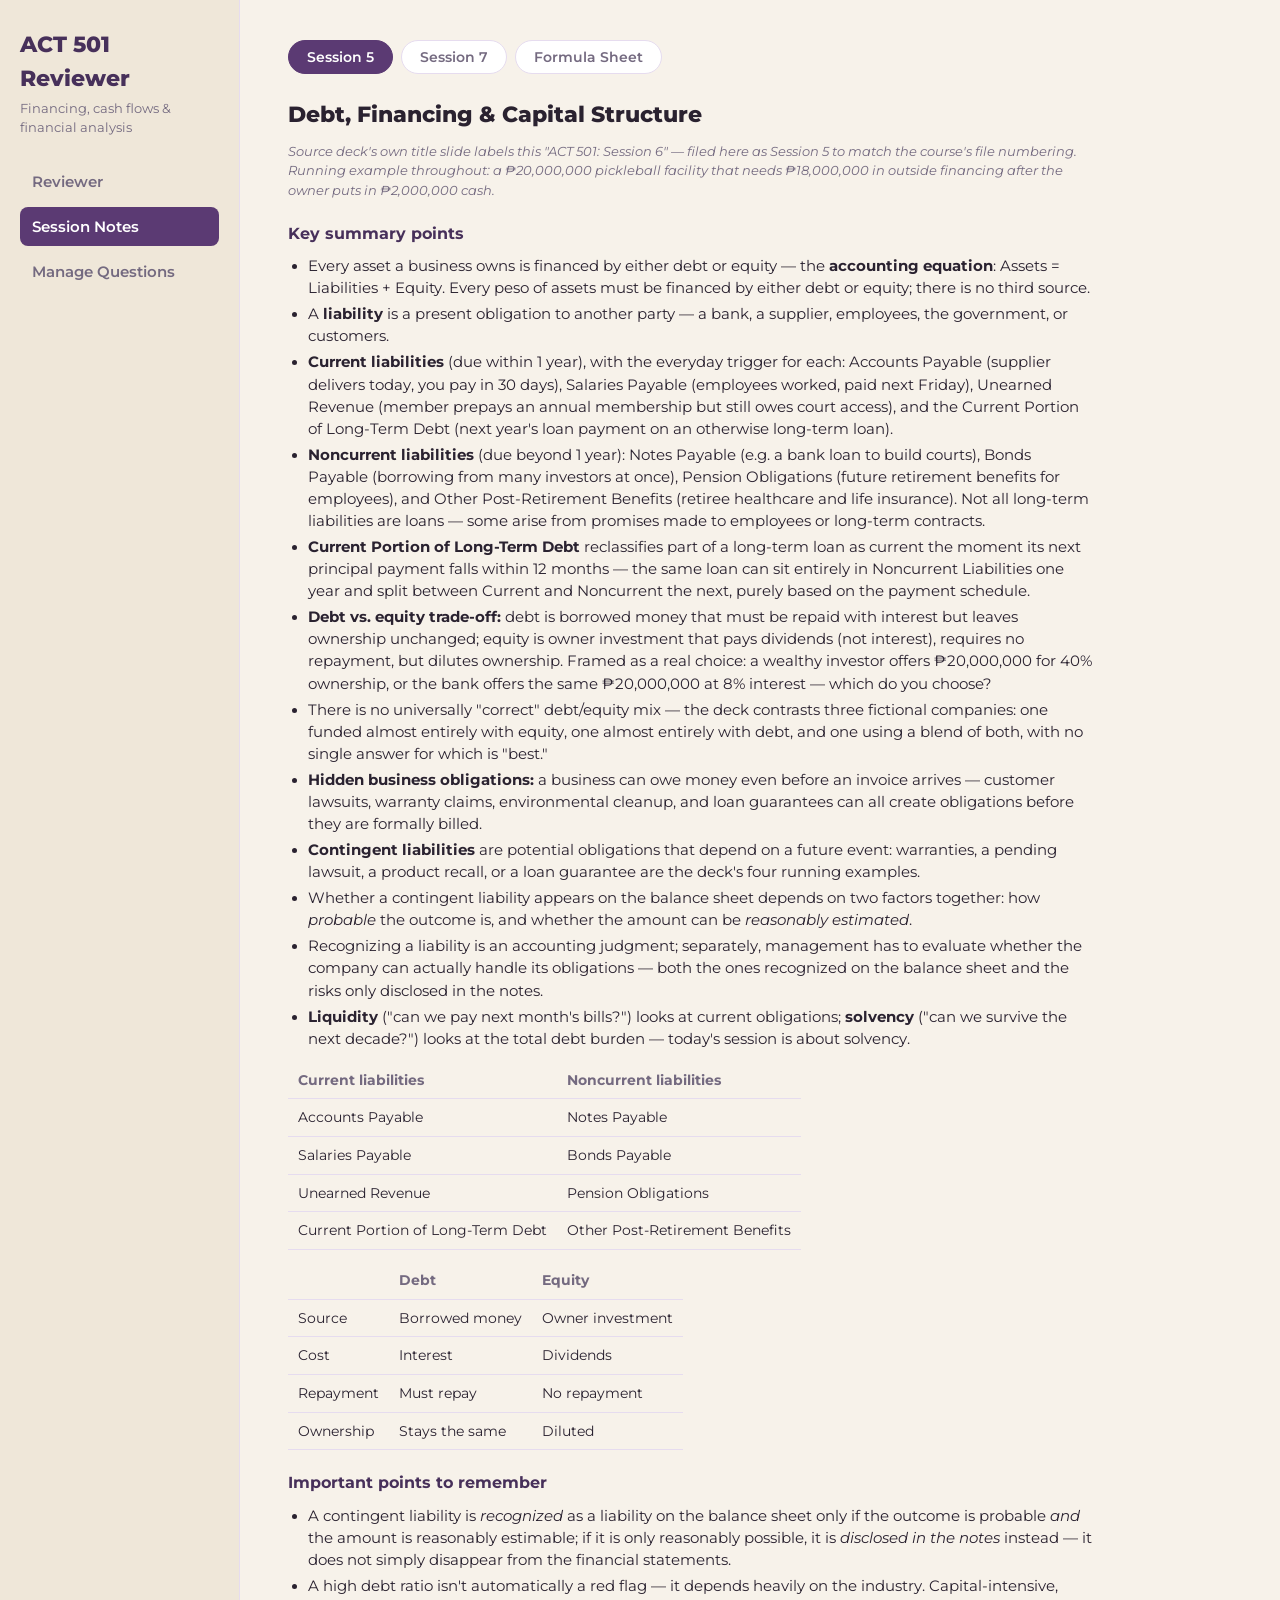
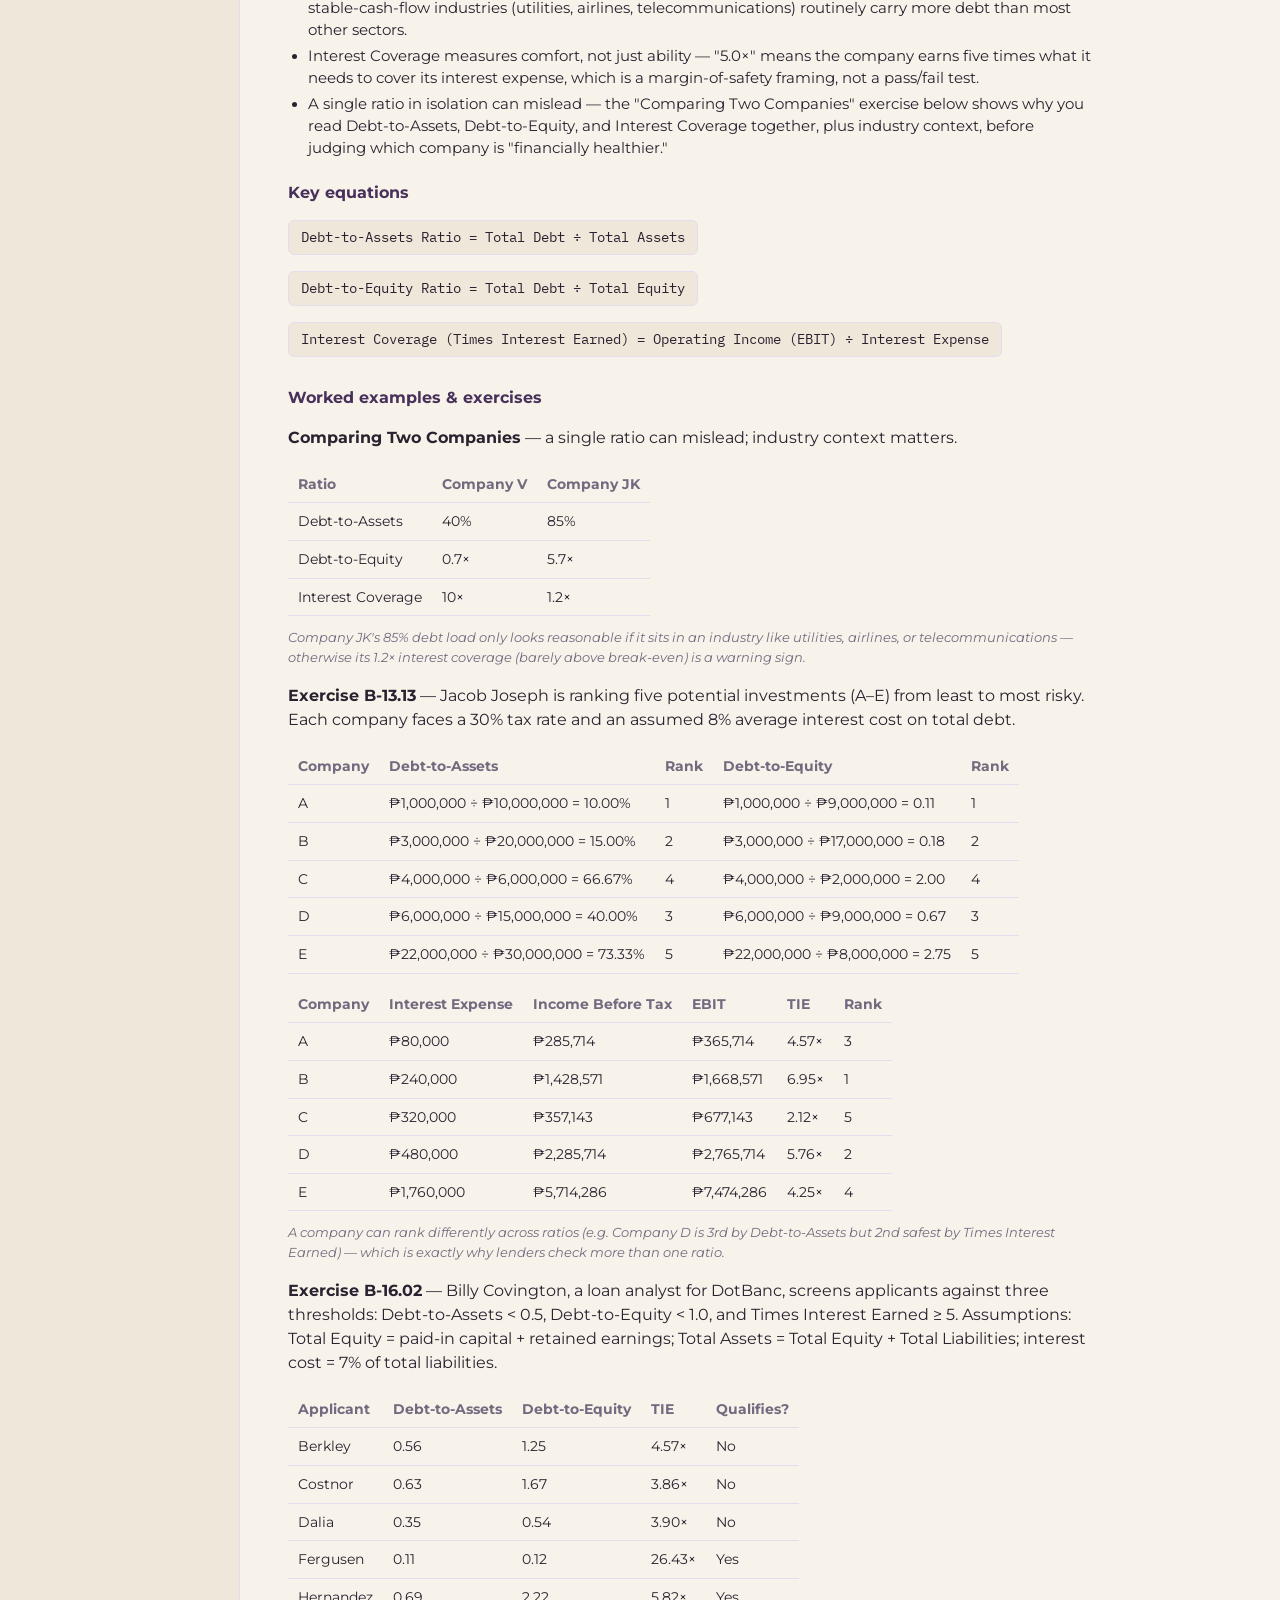
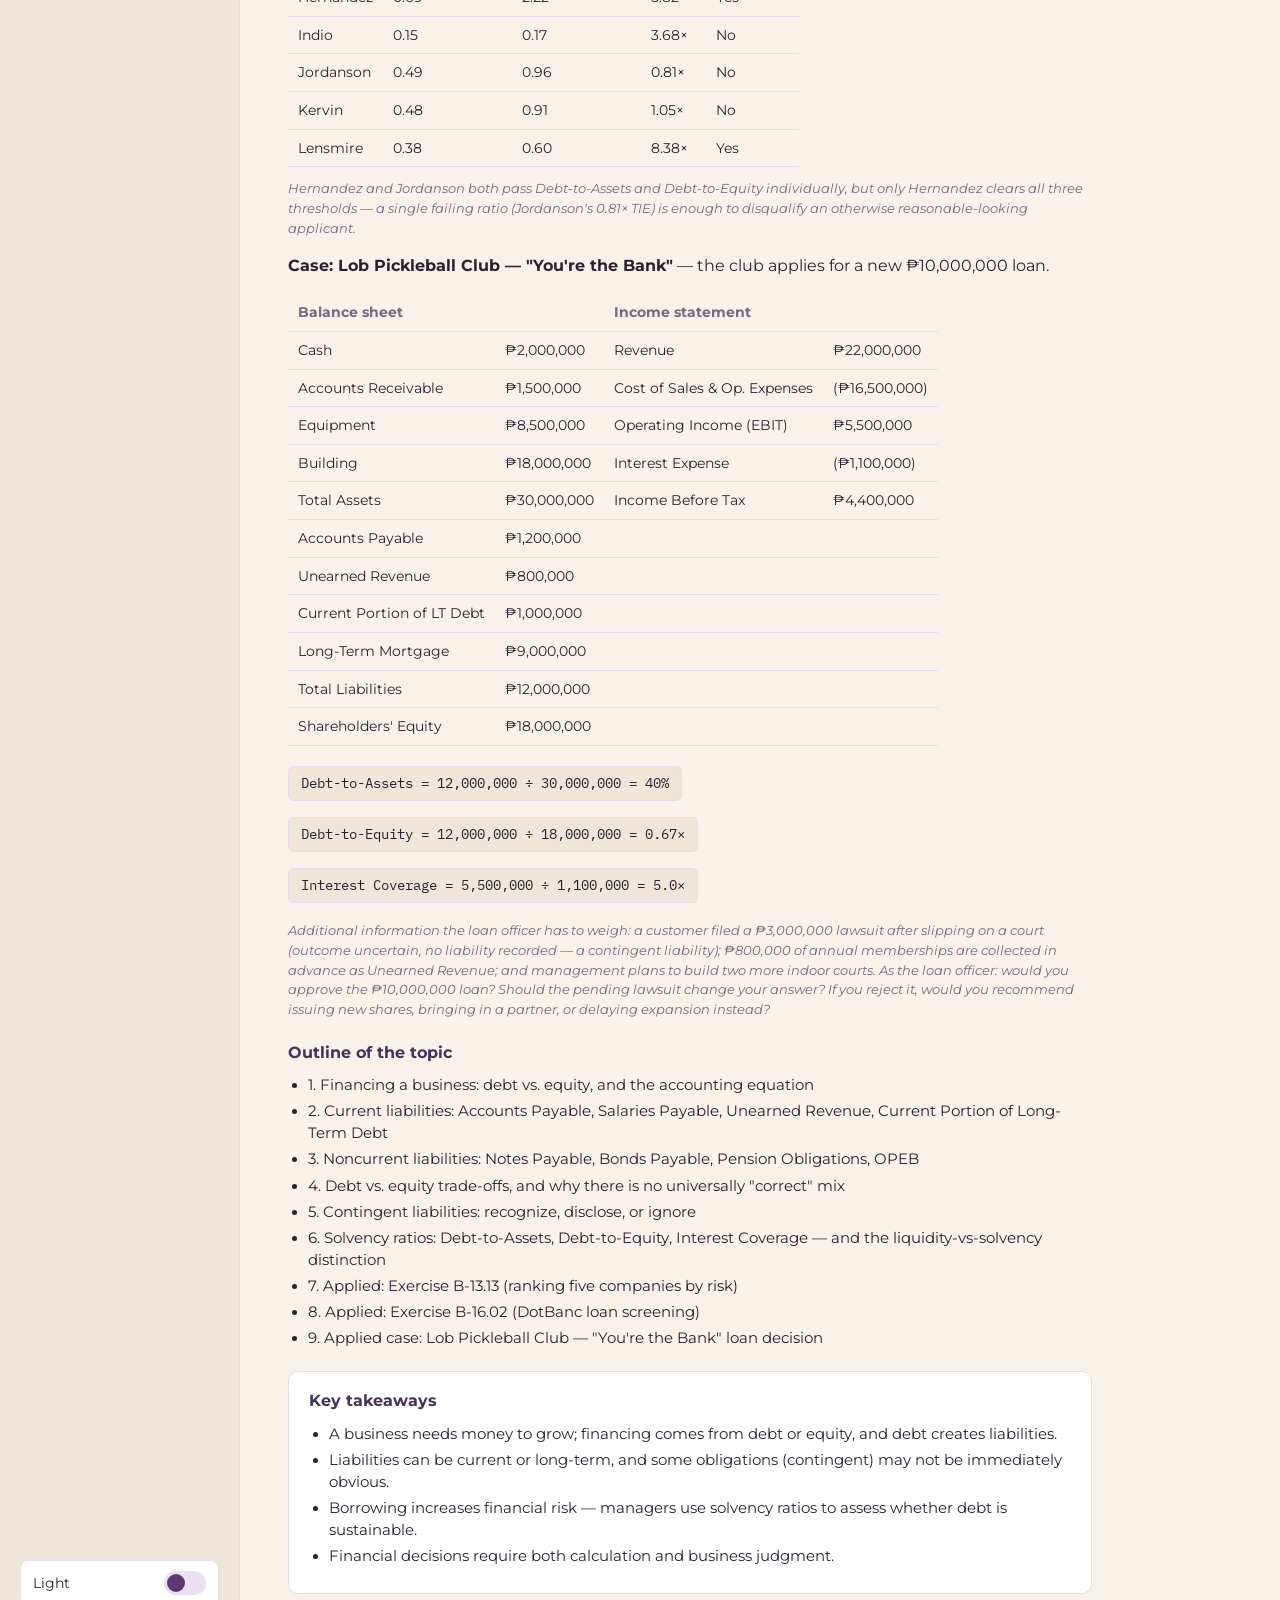
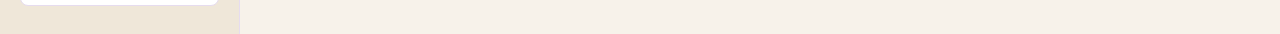
==== index.html @ 59e65239 "Fix mobile horizontal overflow Three CSS bugs let the page overflow narrow viewports: reference tabl" ====
<!DOCTYPE html>
<html lang="en">
<head>
<meta charset="UTF-8">
<meta name="viewport" content="width=device-width, initial-scale=1.0">
<title>Course Reviewer</title>
<link rel="preconnect" href="https://fonts.googleapis.com">
<link rel="preconnect" href="https://fonts.gstatic.com" crossorigin>
<link href="https://fonts.googleapis.com/css2?family=Montserrat:wght@400;500;600;700;800&family=IBM+Plex+Mono:wght@400;500&display=swap" rel="stylesheet">
<style>
  /* ============================================================
     THEME TOKENS — edit these two blocks to reskin the app.
     Light is the default; dark overrides via [data-theme="dark"].
     ============================================================ */
  :root {
    --bg: #f7f2ea;
    --bg-soft: #efe7d9;
    --card-bg: #ffffff;
    --text: #2a2230;
    --text-muted: #746a80;
    --accent: #5b3a73;
    --accent-strong: #47305a;
    --accent-soft: #ece0f5;
    --border: #e6dcef;
    --correct: #21874a;
    --correct-bg: #e3f6ea;
    --incorrect: #b8402f;
    --incorrect-bg: #fbe8e4;
    --shadow: rgba(40, 25, 55, 0.08);

    --font-ui: 'Montserrat', -apple-system, BlinkMacSystemFont, sans-serif;
    --font-mono: 'IBM Plex Mono', 'Courier New', monospace;
  }

  :root[data-theme="dark"] {
    --bg: #14101a;
    --bg-soft: #1a1522;
    --card-bg: #1f1929;
    --text: #ede6f3;
    --text-muted: #a498b2;
    --accent: #b895e0;
    --accent-strong: #cbaeed;
    --accent-soft: #2c2238;
    --border: #34293f;
    --correct: #4fd487;
    --correct-bg: #163425;
    --incorrect: #f28b7a;
    --incorrect-bg: #3a201d;
    --shadow: rgba(0, 0, 0, 0.4);
  }

  * { box-sizing: border-box; }
  html, body { margin: 0; padding: 0; }
  body {
    background: var(--bg);
    color: var(--text);
    font-family: var(--font-ui);
    line-height: 1.5;
    -webkit-font-smoothing: antialiased;
  }
  h1, h2, h3 { font-family: var(--font-ui); font-weight: 700; margin: 0; }
  button { font-family: inherit; cursor: pointer; }
  .mono { font-family: var(--font-mono); }

  .app { display: flex; min-height: 100vh; }

  /* ---------------- Sidebar ---------------- */
  .sidebar {
    width: 240px;
    flex-shrink: 0;
    background: var(--bg-soft);
    border-right: 1px solid var(--border);
    padding: 28px 20px;
    display: flex;
    flex-direction: column;
    gap: 24px;
  }
  .brand-name { font-size: 1.4rem; font-weight: 800; color: var(--accent-strong); }
  .brand-tag { font-size: 0.8rem; color: var(--text-muted); margin-top: 4px; }
  .nav-tabs { display: flex; flex-direction: column; gap: 6px; }
  .nav-tab {
    background: transparent; border: none; text-align: left;
    padding: 10px 12px; border-radius: 8px; font-size: 0.95rem; font-weight: 600;
    color: var(--text-muted); transition: background 0.15s, color 0.15s;
  }
  .nav-tab:hover { background: var(--accent-soft); color: var(--text); }
  .nav-tab.active { background: var(--accent); color: #fff; }

  .theme-switch {
    margin-top: auto; display: flex; align-items: center; justify-content: space-between;
    padding: 10px 12px; background: var(--card-bg); border: 1px solid var(--border);
    border-radius: 8px; font-size: 0.85rem;
  }
  .theme-toggle-btn { background: var(--accent-soft); border: none; border-radius: 999px; width: 42px; height: 24px; position: relative; }
  .theme-toggle-btn::after {
    content: ''; position: absolute; top: 3px; left: 3px; width: 18px; height: 18px;
    border-radius: 50%; background: var(--accent); transition: transform 0.2s;
  }
  :root[data-theme="dark"] .theme-toggle-btn::after { transform: translateX(18px); }

  /* ---------------- Main content ---------------- */
  .main { flex: 1; padding: 40px 48px; max-width: 900px; }
  .tab-panel[hidden] { display: none; }
  .screen[hidden] { display: none; }

  .pitch h1 { font-size: 1.9rem; }
  .pitch p { color: var(--text-muted); max-width: 62ch; margin-top: 10px; }

  .btn {
    border: none; border-radius: 8px; padding: 11px 22px; font-weight: 700; font-size: 0.92rem;
    background: var(--accent); color: #fff; transition: background 0.15s, opacity 0.15s;
  }
  .btn:hover { background: var(--accent-strong); }
  .btn:disabled { opacity: 0.5; cursor: not-allowed; }
  .btn-secondary { background: transparent; color: var(--text-muted); border: 1.5px solid var(--border); }
  .btn-secondary:hover { background: var(--accent-soft); color: var(--text); }
  .btn-sm { padding: 7px 14px; font-size: 0.82rem; border-radius: 6px; }
  .link-btn {
    background: none; border: none; color: var(--accent); font-weight: 600; font-size: 0.85rem;
    padding: 0; text-decoration: underline;
  }

  /* ---------------- Configure screen ---------------- */
  .config-section { margin-top: 26px; }
  .config-label {
    font-family: var(--font-mono); font-size: 0.72rem; letter-spacing: 0.05em; text-transform: uppercase;
    color: var(--text-muted); margin-bottom: 10px;
  }
  .session-list { display: flex; flex-direction: column; gap: 8px; }
  .check-row {
    display: flex; align-items: center; gap: 10px; background: var(--card-bg);
    border: 1.5px solid var(--border); border-radius: 8px; padding: 10px 14px; cursor: pointer;
  }
  .check-row:hover { border-color: var(--accent); }
  .check-row input { width: 16px; height: 16px; accent-color: var(--accent); }
  .check-row .cnt { margin-left: auto; font-family: var(--font-mono); font-size: 0.78rem; color: var(--accent-strong); background: var(--accent-soft); padding: 2px 9px; border-radius: 999px; }

  .mode-grid { display: flex; gap: 12px; flex-wrap: wrap; }
  .mode-card {
    flex: 1; min-width: 150px; background: var(--card-bg); border: 1.5px solid var(--border); border-radius: 10px;
    padding: 12px 14px; cursor: pointer;
  }
  .mode-card.selected { border-color: var(--accent); background: var(--accent-soft); }
  .mode-card .mname { font-weight: 700; font-size: 0.92rem; }
  .mode-card .mmeta { font-size: 0.78rem; color: var(--text-muted); margin-top: 3px; font-family: var(--font-mono); }

  .radio-row { display: flex; gap: 22px; flex-wrap: wrap; }
  .radio-opt { display: flex; align-items: center; gap: 8px; cursor: pointer; font-size: 0.9rem; }
  .radio-opt input { width: 15px; height: 15px; accent-color: var(--accent); }

  .empty-hint { color: var(--incorrect); font-size: 0.85rem; margin-top: 10px; }
  .start-row { margin-top: 28px; display: flex; align-items: center; gap: 16px; flex-wrap: wrap; }

  .history-teaser { margin-top: 30px; }

  /* ---------------- Quiz screen ---------------- */
  .quiz-header { display: flex; justify-content: space-between; align-items: center; font-size: 0.88rem; color: var(--text-muted); }
  .quiz-score { font-family: var(--font-mono); font-weight: 700; color: var(--accent-strong); }
  .progress-bar { height: 6px; background: var(--border); border-radius: 999px; margin: 12px 0 26px; overflow: hidden; }
  .progress-fill { height: 100%; background: var(--accent); transition: width 0.25s; }

  .flashcard { background: var(--card-bg); border: 1px solid var(--border); border-radius: 14px; padding: 30px; box-shadow: 0 2px 10px var(--shadow); }
  .flashcard-eyebrow { font-family: var(--font-mono); font-size: 0.72rem; letter-spacing: 0.06em; text-transform: uppercase; color: var(--accent); font-weight: 700; }
  .flashcard-question { font-size: 1.3rem; font-weight: 700; margin-top: 10px; margin-bottom: 22px; }
  .options { display: flex; flex-direction: column; gap: 10px; }
  .option-btn {
    text-align: left; background: var(--bg-soft); border: 1.5px solid var(--border); border-radius: 10px;
    padding: 13px 16px; font-size: 0.93rem; display: flex; gap: 10px; transition: border-color 0.15s, background 0.15s;
  }
  .option-btn:not(:disabled):hover { border-color: var(--accent); }
  .option-letter { font-family: var(--font-mono); color: var(--text-muted); font-weight: 700; }
  .option-btn.picked { border-color: var(--accent); background: var(--accent-soft); }
  .option-btn.picked .option-letter { color: var(--accent-strong); }
  .option-btn.correct { background: var(--correct-bg); border-color: var(--correct); }
  .option-btn.correct .option-letter { color: var(--correct); }
  .option-btn.incorrect { background: var(--incorrect-bg); border-color: var(--incorrect); }
  .option-btn.incorrect .option-letter { color: var(--incorrect); }
  .option-btn:disabled { cursor: default; }

  .explanation { margin-top: 20px; padding: 16px 18px; background: var(--accent-soft); border-radius: 10px; font-size: 0.9rem; }
  .explanation strong { color: var(--accent-strong); }

  .score-hidden-note { font-family: var(--font-mono); font-size: 0.75rem; color: var(--text-muted); text-transform: uppercase; letter-spacing: 0.04em; }

  .navigator { margin-top: 22px; }
  .navigator-label { font-family: var(--font-mono); font-size: 0.7rem; letter-spacing: 0.05em; text-transform: uppercase; color: var(--text-muted); margin-bottom: 8px; }
  .navigator-grid { display: flex; flex-wrap: wrap; gap: 6px; }
  .nav-chip {
    width: 30px; height: 30px; border-radius: 6px; border: 1.5px solid var(--border); background: var(--bg-soft);
    font-family: var(--font-mono); font-size: 0.8rem; color: var(--text); display: flex; align-items: center; justify-content: center;
  }
  .nav-chip.answered { background: var(--accent-soft); border-color: var(--accent); color: var(--accent-strong); }
  .nav-chip.current { outline: 2px solid var(--accent); outline-offset: 1px; }

  .quiz-actions { display: flex; justify-content: space-between; margin-top: 24px; gap: 12px; }
  .quiz-actions .right-group { display: flex; gap: 10px; }

  .last-q-note {
    margin-top: 16px; padding: 10px 14px; border: 1.5px dashed var(--border); border-radius: 8px;
    font-size: 0.82rem; color: var(--text-muted);
  }

  /* ---------------- Results screen ---------------- */
  .results-card { text-align: center; padding: 36px 20px; }
  .results-pct { font-size: 3.6rem; font-weight: 800; color: var(--accent-strong); }
  .results-frac { font-family: var(--font-mono); color: var(--text-muted); margin-top: 4px; }
  .results-message { margin-top: 14px; font-size: 1.02rem; }

  .breakdown-grid { margin-top: 30px; display: grid; grid-template-columns: repeat(auto-fit, minmax(170px, 1fr)); gap: 12px; text-align: left; }
  .breakdown-item { background: var(--bg-soft); border: 1px solid var(--border); border-radius: 10px; padding: 13px 16px; }
  .breakdown-name { font-weight: 700; font-size: 0.88rem; }
  .breakdown-score { font-family: var(--font-mono); color: var(--accent-strong); margin-top: 4px; }

  .item-breakdown { margin-top: 28px; text-align: left; background: var(--bg-soft); border: 1px solid var(--border); border-radius: 10px; padding: 6px 18px; }
  .item-row { padding: 12px 0; border-bottom: 1px dashed var(--border); font-size: 0.86rem; }
  .item-row:last-child { border-bottom: none; }
  .item-row .iq { font-weight: 600; display: flex; gap: 8px; }
  .item-row .iq .mark { flex-shrink: 0; }
  .item-row .mark.ok { color: var(--correct); }
  .item-row .mark.bad { color: var(--incorrect); }
  .item-row .ians { color: var(--text-muted); margin-top: 4px; padding-left: 22px; }
  .item-row .ians b { color: var(--text); }

  .results-actions { display: flex; gap: 12px; justify-content: center; margin-top: 30px; }

  /* ---------------- History ---------------- */
  .history-list { display: flex; flex-direction: column; gap: 8px; margin-top: 18px; }
  .history-row { display: flex; justify-content: space-between; align-items: center; background: var(--card-bg); border: 1px solid var(--border); border-radius: 8px; padding: 10px 14px; font-size: 0.86rem; }
  .history-row .hmeta { color: var(--text-muted); font-size: 0.78rem; margin-top: 2px; }
  .history-row .hscore { font-family: var(--font-mono); font-weight: 700; color: var(--accent-strong); }

  /* ---------------- Session Notes tab ---------------- */
  .notes-switch { display: flex; gap: 8px; flex-wrap: wrap; margin-bottom: 24px; }
  .notes-pill { background: var(--card-bg); border: 1.5px solid var(--border); border-radius: 999px; padding: 8px 18px; font-size: 0.86rem; font-weight: 600; color: var(--text-muted); }
  .notes-pill.active { background: var(--accent); border-color: var(--accent); color: #fff; }

  /* Notes content vocabulary — see HTML comment near SESSION_NOTES in JS.
     Required shape per session: main topic -> key summary points
     (with an "important points" sub-section and an optional key-equations
     chip) -> outline of the topic. */
  .note-h2 { font-size: 1.4rem; font-weight: 800; margin: 26px 0 10px; }
  .note-h2:first-child { margin-top: 0; }
  .note-h3 { font-size: 1.02rem; font-weight: 700; margin: 20px 0 8px; color: var(--accent-strong); }
  .note-def { background: var(--accent-soft); border-left: 3px solid var(--accent); border-radius: 6px; padding: 12px 16px; margin: 12px 0; font-size: 0.92rem; }
  .note-def strong { color: var(--accent-strong); }
  .note-formula { display: inline-block; max-width: 100%; box-sizing: border-box; white-space: normal; overflow-wrap: break-word; font-family: var(--font-mono); background: var(--bg-soft); border: 1px solid var(--border); border-radius: 6px; padding: 6px 12px; margin: 8px 0; font-size: 0.88rem; }
  .note-table { display: block; overflow-x: auto; -webkit-overflow-scrolling: touch; max-width: 100%; width: 100%; border-collapse: collapse; margin: 12px 0; font-size: 0.86rem; }
  .note-table th, .note-table td { text-align: left; padding: 8px 10px; border-bottom: 1px solid var(--border); }
  .note-table th { color: var(--text-muted); font-weight: 700; }
  .note-list { margin: 10px 0; padding-left: 20px; font-size: 0.92rem; }
  .note-list li { margin-bottom: 4px; }
  .note-aside { color: var(--text-muted); font-size: 0.82rem; margin: 10px 0; font-style: italic; }
  .note-takeaways { margin-top: 22px; background: var(--card-bg); border: 1px solid var(--border); border-radius: 10px; padding: 16px 20px; }
  .note-takeaways .note-h3 { margin-top: 0; }

  /* ---------------- Manage Questions tab ---------------- */
  .manage-header { display: flex; justify-content: space-between; align-items: center; gap: 14px; flex-wrap: wrap; }
  .manage-actions { display: flex; gap: 10px; }
  .manage-filter { margin: 16px 0; }
  .manage-filter select {
    font-family: var(--font-mono); font-size: 0.82rem; padding: 6px 10px; border-radius: 6px;
    border: 1.5px solid var(--border); background: var(--card-bg); color: var(--text);
    width: 100%; max-width: 100%; box-sizing: border-box;
  }
  .qlist { display: flex; flex-direction: column; gap: 10px; }
  .qrow { display: flex; align-items: center; gap: 14px; background: var(--card-bg); border: 1px solid var(--border); border-radius: 10px; padding: 12px 16px; }
  .qrow.off { opacity: 0.5; }
  .qrow .qmain { flex: 1; min-width: 0; }
  .qrow .qmeta { font-family: var(--font-mono); font-size: 0.7rem; letter-spacing: 0.04em; text-transform: uppercase; color: var(--text-muted); }
  .qrow .qmeta .new-badge { color: var(--accent); }
  .qrow .qtext { font-size: 0.9rem; margin-top: 3px; overflow: hidden; text-overflow: ellipsis; white-space: nowrap; }
  .toggle-btn {
    font-family: var(--font-mono); font-size: 0.72rem; font-weight: 700; border-radius: 999px; padding: 5px 12px; border: 1.5px solid var(--border);
    background: var(--bg-soft); color: var(--text-muted);
  }
  .toggle-btn.on { background: var(--correct-bg); border-color: var(--correct); color: var(--correct); }
  .qmore { text-align: center; color: var(--text-muted); font-size: 0.85rem; padding: 8px 0; }

  /* Modal-style form for add/edit */
  .modal-backdrop { position: fixed; inset: 0; background: rgba(0,0,0,0.4); display: flex; align-items: flex-start; justify-content: center; padding: 40px 20px; overflow-y: auto; z-index: 50; }
  .modal-backdrop[hidden] { display: none; }
  .modal-card { background: var(--card-bg); border-radius: 14px; padding: 28px; max-width: 560px; width: 100%; border: 1px solid var(--border); }
  .modal-card h3 { font-size: 1.15rem; margin-bottom: 18px; }
  .field { margin-bottom: 16px; }
  .field label { display: block; font-family: var(--font-mono); font-size: 0.72rem; letter-spacing: 0.04em; text-transform: uppercase; color: var(--text-muted); margin-bottom: 6px; }
  .field input[type="text"], .field textarea, .field select {
    width: 100%; padding: 9px 12px; border-radius: 7px; border: 1.5px solid var(--border);
    background: var(--bg-soft); color: var(--text); font-family: inherit; font-size: 0.9rem;
  }
  .field textarea { resize: vertical; min-height: 60px; }
  .opt-field { display: flex; align-items: center; gap: 10px; margin-bottom: 8px; }
  .opt-field input[type="radio"] { width: 16px; height: 16px; accent-color: var(--accent); flex-shrink: 0; }
  .opt-field input[type="text"] { flex: 1; }
  .form-error { color: var(--incorrect); font-size: 0.82rem; margin-top: 6px; min-height: 1.2em; }
  .modal-actions { display: flex; justify-content: flex-end; gap: 10px; margin-top: 20px; }

  /* ---------------- Responsive ---------------- */
  @media (max-width: 760px) {
    .app { flex-direction: column; }
    .sidebar { width: 100%; flex-direction: row; align-items: center; padding: 14px 16px; gap: 16px; border-right: none; border-bottom: 1px solid var(--border); flex-wrap: wrap; }
    .brand-tag { display: none; }
    .nav-tabs { flex-direction: row; flex-wrap: wrap; }
    .theme-switch { margin-top: 0; margin-left: auto; }
    .main { padding: 24px 20px; max-width: 100%; }
    .mode-grid { flex-direction: column; }
  }
</style>
</head>
<body>
<div class="app">

  <!-- ================= Sidebar ================= -->
  <aside class="sidebar">
    <div>
      <div class="brand-name">ACT 501 Reviewer</div>
      <!-- BRAND: replace name + tagline per course -->
      <div class="brand-tag">Financing, cash flows &amp; financial analysis</div>
    </div>
    <nav class="nav-tabs">
      <button class="nav-tab" data-tab="reviewer" id="tab-btn-reviewer">Reviewer</button>
      <button class="nav-tab" data-tab="notes" id="tab-btn-notes">Session Notes</button>
      <button class="nav-tab" data-tab="manage" id="tab-btn-manage">Manage Questions</button>
    </nav>
    <div class="theme-switch">
      <span id="theme-label">Light</span>
      <button class="theme-toggle-btn" id="theme-toggle" aria-label="Toggle dark mode"></button>
    </div>
  </aside>

  <!-- ================= Main ================= -->
  <main class="main">

    <!-- ---------- Reviewer tab ---------- -->
    <section id="reviewer-tab" class="tab-panel" hidden>

      <div id="screen-intro" class="screen">
        <div class="pitch">
          <h1>Test what you know</h1>
          <p>Every question is drawn from the session notes for this course. Pick one or more sessions, choose how long you want to go, and decide when you want to see the answers.</p>
        </div>

        <div class="config-section">
          <div class="config-label">Sessions</div>
          <div class="session-list" id="session-list"></div>
        </div>

        <div class="config-section">
          <div class="config-label">Mode</div>
          <div class="mode-grid" id="mode-grid"></div>
        </div>

        <div class="config-section">
          <div class="config-label">Feedback timing</div>
          <div class="radio-row" id="feedback-row"></div>
        </div>

        <div class="start-row">
          <button class="btn" id="start-btn">Start</button>
          <span class="empty-hint" id="empty-hint" hidden>No active questions in this scope — add or re-enable questions in Manage Questions.</span>
        </div>

        <div class="history-teaser">
          <button class="link-btn" id="history-link">View past attempts</button>
        </div>
      </div>

      <div id="screen-quiz" class="screen" hidden>
        <div class="quiz-header">
          <span id="quiz-counter">Question 1 / 10</span>
          <span id="quiz-score-wrap"><span class="quiz-score" id="quiz-score">Score: 0</span></span>
        </div>
        <div class="progress-bar"><div class="progress-fill" id="progress-fill" style="width:0%"></div></div>
        <div class="flashcard">
          <div class="flashcard-eyebrow" id="card-eyebrow">Session 1</div>
          <div class="flashcard-question" id="card-question">Question text</div>
          <div class="options" id="card-options"></div>
          <div class="explanation" id="card-explanation" hidden></div>
          <div class="navigator" id="navigator" hidden>
            <div class="navigator-label">Jump to question</div>
            <div class="navigator-grid" id="navigator-grid"></div>
          </div>
          <div class="last-q-note" id="last-q-note" hidden></div>
        </div>
        <div class="quiz-actions">
          <button class="btn btn-secondary" id="end-session-btn">End session</button>
          <div class="right-group">
            <button class="btn btn-secondary" id="prev-btn" hidden>← Previous</button>
            <button class="btn" id="submit-answer-btn" hidden disabled>Submit answer</button>
            <button class="btn" id="next-question-btn" hidden disabled>Next →</button>
            <button class="btn" id="submit-test-btn" hidden>Submit test</button>
          </div>
        </div>
      </div>

      <div id="screen-results" class="screen" hidden>
        <div class="flashcard results-card">
          <div class="results-pct" id="results-pct">0%</div>
          <div class="results-frac" id="results-frac">0 / 0 correct</div>
          <div class="results-message" id="results-message"></div>
          <div class="breakdown-grid" id="breakdown-grid" hidden></div>
          <div class="item-breakdown" id="item-breakdown"></div>
          <div class="results-actions">
            <button class="btn btn-secondary" id="try-again-btn">Try again</button>
            <button class="btn" id="new-session-btn">New session</button>
          </div>
        </div>
      </div>

      <div id="screen-history" class="screen" hidden>
        <div class="pitch">
          <h1>Past attempts</h1>
          <p>Your last attempts, most recent first. Stored only in this browser.</p>
        </div>
        <div class="history-list" id="history-list"></div>
        <div class="start-row">
          <button class="btn btn-secondary" id="history-back-btn">Back</button>
        </div>
      </div>

    </section>

    <!-- ---------- Session Notes tab ---------- -->
    <section id="notes-tab" class="tab-panel" hidden>
      <div class="notes-switch" id="notes-switch"></div>
      <div id="notes-content"></div>
    </section>

    <!-- ---------- Manage Questions tab ---------- -->
    <section id="manage-tab" class="tab-panel" hidden>
      <div class="manage-header">
        <h1>All questions</h1>
        <div class="manage-actions">
          <button class="btn btn-secondary btn-sm" id="reset-local-btn">Reset local edits</button>
          <button class="btn btn-secondary btn-sm" id="export-btn">Export</button>
          <button class="btn btn-sm" id="add-question-btn">+ Add question</button>
        </div>
      </div>
      <div class="manage-filter">
        <select id="manage-filter-select"></select>
      </div>
      <div class="qlist" id="qlist"></div>
    </section>

  </main>
</div>

<!-- Add / edit question modal -->
<div class="modal-backdrop" id="modal-backdrop" hidden>
  <div class="modal-card">
    <h3 id="modal-title">Add question</h3>
    <input type="hidden" id="form-id">
    <div class="field">
      <label>Session</label>
      <select id="form-session"></select>
    </div>
    <div class="field">
      <label>Type</label>
      <select id="form-type">
        <option value="mcq">Multiple choice</option>
        <option value="tf">True / False</option>
      </select>
    </div>
    <div class="field">
      <label>Question</label>
      <textarea id="form-question" rows="2"></textarea>
    </div>
    <div class="field" id="form-mcq-opts">
      <label>Options (mark the correct one)</label>
      <div class="opt-field"><input type="radio" name="form-correct" value="0"><input type="text" id="form-opt-0" placeholder="Option A"></div>
      <div class="opt-field"><input type="radio" name="form-correct" value="1"><input type="text" id="form-opt-1" placeholder="Option B"></div>
      <div class="opt-field"><input type="radio" name="form-correct" value="2"><input type="text" id="form-opt-2" placeholder="Option C"></div>
      <div class="opt-field"><input type="radio" name="form-correct" value="3"><input type="text" id="form-opt-3" placeholder="Option D"></div>
    </div>
    <div class="field" id="form-tf-opts" hidden>
      <label>Correct answer</label>
      <div class="opt-field"><input type="radio" name="form-tf-correct" value="0" id="form-tf-true"><label for="form-tf-true" style="text-transform:none;font-family:inherit;font-size:0.9rem;color:var(--text);">True</label></div>
      <div class="opt-field"><input type="radio" name="form-tf-correct" value="1" id="form-tf-false"><label for="form-tf-false" style="text-transform:none;font-family:inherit;font-size:0.9rem;color:var(--text);">False</label></div>
    </div>
    <div class="field">
      <label>Explanation</label>
      <textarea id="form-exp" rows="2"></textarea>
    </div>
    <div class="form-error" id="form-error"></div>
    <div class="modal-actions">
      <button class="btn btn-secondary" id="form-cancel-btn">Cancel</button>
      <button class="btn" id="form-save-btn">Save</button>
    </div>
  </div>
</div>

<script>
(function () {
  'use strict';

  /* ============================================================
     CONTENT DATA — everything subject-specific lives here.
     Replace SESSIONS, QUESTIONS, and SESSION_NOTES per course.
     Nothing below this block should need to change.

     This ships with PLACEHOLDER sample content (a mini "How to
     Study" course) so the template is runnable out of the box.
     Swap it out for a real course's content.
     ============================================================ */

  // One entry per course session/unit. Keys must match `topic`
  // values used in QUESTIONS below.
  var SESSIONS = {
    session5: {
      label: 'Session 5',
      name: 'Session 5 — Debt, Financing & Capital Structure',
      desc: 'Current vs. noncurrent liabilities, contingent liabilities, and solvency ratios.'
    },
    session7: {
      label: 'Session 7',
      name: 'Session 7 — Cash Flows & Financial Statement Analysis',
      desc: 'The Statement of Cash Flows, horizontal & vertical analysis, and the DuPont Framework.'
    },
    formulaSheet: {
      label: 'Formula Sheet',
      name: 'Formula Sheet — Finals Reference',
      desc: 'Cumulative formula reference spanning liquidity, solvency, cash flow, and DuPont.'
    }
  };

  // Flat array, one object per question.
  // id:    stable id — must stay the same across edits so local
  //        overlays (edit/toggle) keep tracking the right question
  // topic: must match a SESSIONS key
  // type:  'mcq' (4 options) or 'tf' (true/false)
  // q:     question text
  // opts:  4 options for mcq; ['True','False'] for tf
  // ans:   0-based index of the correct option
  // exp:   1-3 sentence explanation shown after the question is answered
  //
  // Mock exam question bank (CC-4). Design decisions from the owner:
  // all multiple-choice (no true/false), mostly definition/recall with
  // a minor share of applied computation questions, weighted toward
  // Session 5 and Session 7 with a smaller pool for the Formula Sheet.
  var QUESTIONS = [
    { id: 's5-1', topic: 'session5', type: 'mcq', q: 'What does the accounting equation state?', opts: ['Assets = Liabilities + Equity', 'Revenue = Expenses + Net Income', 'Assets = Liabilities − Equity', 'Equity = Assets + Liabilities'], ans: 0, exp: 'Every asset a business owns is financed by either debt (liabilities) or ownership investment (equity).' },
    { id: 's5-2', topic: 'session5', type: 'mcq', q: 'Every asset a business owns must ultimately be financed by which two sources?', opts: ['Debt and equity', 'Revenue and expenses', 'Cash and inventory', 'Profit and loss'], ans: 0, exp: 'There is no third source — every peso of assets traces back to either borrowed money or owner investment.' },
    { id: 's5-3', topic: 'session5', type: 'mcq', q: 'As used in this session, what is a liability?', opts: ['A present obligation to another party', 'Any decrease in cash', 'An asset that has lost value', 'A future plan to raise financing'], ans: 0, exp: 'A liability is a present obligation owed to a bank, supplier, employees, the government, or customers.' },
    { id: 's5-4', topic: 'session5', type: 'mcq', q: 'Which of the following is a typical party a business can owe a liability to?', opts: ['A supplier', "A competitor's shareholder", 'An unrelated charity', 'A potential future customer'], ans: 0, exp: 'The session lists banks, suppliers, employees, the government, and customers as parties a business can owe.' },
    { id: 's5-5', topic: 'session5', type: 'mcq', q: 'In the scenario where an investor offers ₱20,000,000 for 40% ownership versus a bank offering the same ₱20,000,000 at 8% interest, choosing the bank loan is financing through:', opts: ['Debt', 'Equity', 'Retained earnings', 'A contingent liability'], ans: 0, exp: "Borrowing from a bank at a stated interest rate is debt financing — it must be repaid but doesn't dilute ownership." },
    { id: 's5-6', topic: 'session5', type: 'mcq', q: 'Current liabilities are obligations due within:', opts: ['1 year', '90 days', '5 years', 'The life of the asset'], ans: 0, exp: 'Current liabilities are due within 1 year, unlike noncurrent liabilities, which are due beyond that.' },
    { id: 's5-7', topic: 'session5', type: 'mcq', q: 'Which of these is classified as a current liability?', opts: ['Accounts Payable', 'Bonds Payable', 'Pension Obligations', 'Other Post-Retirement Benefits'], ans: 0, exp: 'Accounts Payable is due within a year; the other three are noncurrent liabilities.' },
    { id: 's5-8', topic: 'session5', type: 'mcq', q: 'A supplier delivers nets to a pickleball facility today, with payment due in 30 days. What liability does this create?', opts: ['Accounts Payable', 'Unearned Revenue', 'Salaries Payable', 'Notes Payable'], ans: 0, exp: 'Receiving goods or services before paying for them creates Accounts Payable.' },
    { id: 's5-9', topic: 'session5', type: 'mcq', q: "Employees worked this week but won't be paid until next Friday. What liability does this create?", opts: ['Salaries Payable', 'Accounts Payable', 'Unearned Revenue', 'Bonds Payable'], ans: 0, exp: 'Wages earned but not yet paid are recorded as Salaries Payable.' },
    { id: 's5-10', topic: 'session5', type: 'mcq', q: 'A club member prepays for an annual membership but is still owed a full year of court access. What liability does this create?', opts: ['Unearned Revenue', 'Accounts Payable', 'Salaries Payable', 'Notes Payable'], ans: 0, exp: 'Cash received before the service is delivered is Unearned Revenue — an obligation to provide future service.' },
    { id: 's5-11', topic: 'session5', type: 'mcq', q: 'What is the "Current Portion of Long-Term Debt"?', opts: ['The part of a long-term loan due within the next 12 months', 'Interest owed on a long-term loan', 'A loan that has just been fully repaid', 'A liability that never has to be repaid'], ans: 0, exp: "It reclassifies the portion of a long-term loan's principal that falls due within the next year as a current liability." },
    { id: 's5-12', topic: 'session5', type: 'mcq', q: 'Which of the following is NOT a current liability?', opts: ['Bonds Payable', 'Accounts Payable', 'Salaries Payable', 'Unearned Revenue'], ans: 0, exp: 'Bonds Payable is a noncurrent liability; the other three are all due within a year.' },
    { id: 's5-13', topic: 'session5', type: 'mcq', q: 'Noncurrent liabilities are obligations due:', opts: ['Beyond 1 year', 'Within 1 year', 'Within 30 days', 'Immediately'], ans: 0, exp: 'Noncurrent liabilities are due beyond the 1-year mark, unlike current liabilities.' },
    { id: 's5-14', topic: 'session5', type: 'mcq', q: 'Which of these is a noncurrent liability?', opts: ['Notes Payable', 'Accounts Payable', 'Salaries Payable', 'Current Portion of Long-Term Debt'], ans: 0, exp: 'Notes Payable (e.g. a bank loan to build courts) is a long-term, noncurrent obligation.' },
    { id: 's5-15', topic: 'session5', type: 'mcq', q: 'What are Pension Obligations?', opts: ['Future retirement benefits owed to employees', 'Cash borrowed from a bank', 'Money owed to suppliers', 'A short-term tax liability'], ans: 0, exp: "Pension Obligations represent the company's promise to pay employees retirement benefits in the future." },
    { id: 's5-16', topic: 'session5', type: 'mcq', q: 'What are Other Post-Retirement Benefits (OPEB)?', opts: ['Retiree healthcare and life insurance benefits', 'Salaries owed to current employees', 'A type of bond issued to investors', "A current-year tax obligation"], ans: 0, exp: 'OPEB covers non-pension retirement benefits such as retiree healthcare and life insurance.' },
    { id: 's5-17', topic: 'session5', type: 'mcq', q: 'Which noncurrent liability arises from a promise made to employees rather than from borrowing money?', opts: ['Pension Obligations', 'Bonds Payable', 'Notes Payable', 'A bank loan'], ans: 0, exp: 'Not all noncurrent liabilities are loans — pension obligations come from promises to employees, not borrowing.' },
    { id: 's5-18', topic: 'session5', type: 'mcq', q: 'Bonds Payable represents financing raised from:', opts: ['Borrowing from many investors at once', 'A single bank loan', 'Retained earnings', 'Owner investment'], ans: 0, exp: 'Bonds are a way of borrowing from a large pool of investors simultaneously, rather than from one lender.' },
    { id: 's5-19', topic: 'session5', type: 'mcq', q: "A company borrows ₱500,000 on a 5-year loan; the first ₱100,000 principal payment now falls due within the next 12 months. How should that ₱100,000 be classified?", opts: ['Current Portion of Long-Term Debt', 'Fully noncurrent', 'Accounts Payable', 'Unearned Revenue'], ans: 0, exp: 'Once a principal payment falls due within the next 12 months, that portion moves to Current Portion of Long-Term Debt.' },
    { id: 's5-20', topic: 'session5', type: 'mcq', q: "If a company's next loan principal payment isn't due for more than 12 months, how is the loan balance classified?", opts: ['Entirely as a noncurrent liability', 'Entirely as a current liability', 'Split evenly between current and noncurrent', 'Not recorded as a liability yet'], ans: 0, exp: 'With no payment due within a year, the full balance stays classified as noncurrent.' },
    { id: 's5-21', topic: 'session5', type: 'mcq', q: 'Why can the exact same long-term loan appear entirely under Noncurrent Liabilities one year and be split between Current and Noncurrent the next?', opts: ["Because the classification depends on how close the next principal payment is", 'Because interest rates changed', 'Because the loan was renegotiated', 'Because the company changed accounting methods'], ans: 0, exp: "As the loan's payment schedule moves forward, whichever portion becomes due within the next 12 months reclassifies as current." },
    { id: 's5-22', topic: 'session5', type: 'mcq', q: 'What must a company do with debt financing that it does not have to do with equity financing?', opts: ['Repay it', 'Report it on the income statement', 'Disclose it publicly', 'Pay corporate taxes on it'], ans: 0, exp: 'Debt must be repaid with interest; equity requires no repayment, though it dilutes ownership.' },
    { id: 's5-23', topic: 'session5', type: 'mcq', q: 'What happens to ownership when a company raises money through equity rather than debt?', opts: ['Ownership is diluted', 'Ownership stays exactly the same', 'Ownership converts to a liability', 'Ownership is eliminated'], ans: 0, exp: "Bringing in equity investors dilutes existing owners' stake, unlike debt, which leaves ownership unchanged." },
    { id: 's5-24', topic: 'session5', type: 'mcq', q: 'What is the return paid to equity investors typically called?', opts: ['Dividends', 'Interest', 'Principal', 'Amortization'], ans: 0, exp: 'Equity investors are compensated through dividends, not interest — interest is the cost of debt.' },
    { id: 's5-25', topic: 'session5', type: 'mcq', q: 'What is the return paid to debt lenders called?', opts: ['Interest', 'Dividends', 'Retained earnings', 'Equity multiplier'], ans: 0, exp: 'Debt financing carries an interest cost, in exchange for which lenders do not receive an ownership stake.' },
    { id: 's5-26', topic: 'session5', type: 'mcq', q: 'According to this session, which financing mix (debt vs. equity) is universally "correct" for every company?', opts: ['There is no universally correct mix', '100% debt', '100% equity', 'Exactly 50/50'], ans: 0, exp: "The deck illustrates three companies using very different mixes, with no single \"right\" answer." },
    { id: 's5-27', topic: 'session5', type: 'mcq', q: 'What is a contingent liability?', opts: ['A potential obligation that depends on a future event', 'A liability that has already been fully paid', 'An asset with uncertain value', 'A liability guaranteed never to occur'], ans: 0, exp: 'Contingent liabilities are possible obligations whose existence depends on how a future event turns out.' },
    { id: 's5-28', topic: 'session5', type: 'mcq', q: 'Which of these is an example of a contingent liability discussed in this session?', opts: ['A pending lawsuit', 'Salaries Payable', 'Accounts Payable', 'Unearned Revenue'], ans: 0, exp: "Pending lawsuits, warranty claims, product recalls, and loan guarantees are this session's contingent liability examples." },
    { id: 's5-29', topic: 'session5', type: 'mcq', q: 'When is a contingent liability recognized as an actual liability on the balance sheet?', opts: ['When the outcome is probable and the amount is reasonably estimable', 'As soon as any lawsuit is filed', 'Only after the company loses in court', 'Never — contingent liabilities are always just disclosed'], ans: 0, exp: 'Recognition requires both conditions together: a probable outcome and a reasonably estimable amount.' },
    { id: 's5-30', topic: 'session5', type: 'mcq', q: 'When a contingent liability\'s outcome is only "reasonably possible" (not probable), how is it typically handled?', opts: ['Disclosed in the notes, not recognized as a liability', 'Recognized as a liability at full value', 'Ignored entirely', 'Recorded as an asset'], ans: 0, exp: 'Reasonably possible (but not probable) contingencies are disclosed in the notes rather than recognized on the balance sheet.' },
    { id: 's5-31', topic: 'session5', type: 'mcq', q: 'A company is sued for ₱5,000,000, but management believes the outcome is uncertain and no reasonable estimate can be made. What is the most likely accounting treatment?', opts: ['Disclose the lawsuit in the notes without recording a liability', 'Immediately record a ₱5,000,000 liability', 'Ignore it completely since no cash has changed hands', 'Record it as revenue'], ans: 0, exp: 'Without a probable outcome and a reasonable estimate, the lawsuit is disclosed rather than recognized.' },
    { id: 's5-32', topic: 'session5', type: 'mcq', q: "Beyond what accounting recognizes on the balance sheet, who evaluates whether a company can actually handle its financial obligations?", opts: ['Management', 'The government', 'Customers', 'Competitors'], ans: 0, exp: 'Accounting decides what belongs on the balance sheet; management still has to judge whether the company can handle both recognized and disclosed obligations.' },
    { id: 's5-33', topic: 'session5', type: 'mcq', q: "Which of these is NOT one of this session's contingent liability examples?", opts: ['Employee salaries', 'A pending lawsuit', 'A warranty claim', 'A loan guarantee'], ans: 0, exp: 'Employee salaries are a routine, certain obligation (Salaries Payable) — not a contingent one.' },
    { id: 's5-34', topic: 'session5', type: 'mcq', q: 'What does the Debt-to-Assets ratio measure?', opts: ["What percentage of a company's assets were financed by debt", 'How quickly a company collects receivables', 'How much profit a company earns per sale', 'How efficiently a company uses its equipment'], ans: 0, exp: 'Debt-to-Assets shows how much of the asset base is funded by borrowing rather than equity.' },
    { id: 's5-35', topic: 'session5', type: 'mcq', q: 'What does the Debt-to-Equity ratio measure?', opts: ['How much financing came from creditors relative to owners', 'How much cash a company has on hand', 'How fast inventory turns over', 'How much a company spends on interest each year'], ans: 0, exp: "Debt-to-Equity compares what creditors have contributed to what owners have contributed." },
    { id: 's5-36', topic: 'session5', type: 'mcq', q: 'What does the Interest Coverage Ratio (Times Interest Earned) measure?', opts: ['How comfortably a company can pay its interest expense from operating income', 'How much debt a company has relative to its assets', 'How much profit a company keeps per peso of sales', 'How quickly a company pays its suppliers'], ans: 0, exp: 'Interest Coverage compares operating income (EBIT) to interest expense, showing the margin of safety on interest payments.' },
    { id: 's5-37', topic: 'session5', type: 'mcq', q: 'What is the formula for the Debt-to-Assets Ratio?', opts: ['Total Debt ÷ Total Assets', 'Total Assets ÷ Total Debt', 'Total Debt ÷ Total Equity', 'Total Equity ÷ Total Assets'], ans: 0, exp: 'Debt-to-Assets Ratio = Total Debt ÷ Total Assets.' },
    { id: 's5-38', topic: 'session5', type: 'mcq', q: 'What is the formula for the Interest Coverage Ratio?', opts: ['Operating Income (EBIT) ÷ Interest Expense', 'Interest Expense ÷ Operating Income', 'Net Income ÷ Interest Expense', 'Total Debt ÷ Interest Expense'], ans: 0, exp: 'Interest Coverage Ratio = Operating Income (EBIT) ÷ Interest Expense.' },
    { id: 's5-39', topic: 'session5', type: 'mcq', q: 'Which question does "liquidity" answer?', opts: ["Can we pay next month's bills?", 'Can we survive the next decade?', 'How profitable are we?', 'How much do we owe in total?'], ans: 0, exp: 'Liquidity is about meeting near-term obligations, unlike solvency, which looks much further out.' },
    { id: 's5-40', topic: 'session5', type: 'mcq', q: 'Which question does "solvency" answer?', opts: ['Can we survive the next decade?', "Can we pay next month's bills?", 'What is our gross margin?', 'How much cash do we have today?'], ans: 0, exp: 'Solvency is about the total long-term debt burden, not just near-term obligations.' },
    { id: 's5-41', topic: 'session5', type: 'mcq', q: 'Debt-to-Assets, Debt-to-Equity, and Interest Coverage are all examples of which type of ratio?', opts: ['Solvency ratios', 'Liquidity ratios', 'Profitability ratios', 'Efficiency ratios'], ans: 0, exp: "These ratios all assess total debt burden and a company's ability to sustain it — solvency, not short-term liquidity." },
    { id: 's5-42', topic: 'session5', type: 'mcq', q: 'A very high debt ratio is most likely to be considered normal in which type of industry?', opts: ['Utilities, airlines, or telecommunications', 'Small local retail shops', 'Freelance consulting', 'Handmade crafts businesses'], ans: 0, exp: 'Capital-intensive industries with stable cash flows, like utilities, airlines, and telecom, typically carry more debt than most sectors.' },
    { id: 's5-43', topic: 'session5', type: 'mcq', q: 'Why might an 85% Debt-to-Assets ratio be less alarming for a utility company than for most other businesses?', opts: ['Utilities are capital-intensive with stable, predictable cash flows that support heavier debt loads', 'Utilities never have to repay their debt', 'Utilities are exempt from solvency analysis', 'Utilities always have zero interest expense'], ans: 0, exp: 'High leverage is more sustainable in industries with steady, predictable cash flows, which is why industry context matters.' },
    { id: 's5-44', topic: 'session5', type: 'mcq', q: 'Lob Pickleball Club has Total Liabilities of ₱12,000,000 and Total Assets of ₱30,000,000. What is its Debt-to-Assets ratio?', opts: ['40%', '25%', '60%', '12%'], ans: 0, exp: '₱12,000,000 ÷ ₱30,000,000 = 40%.' },
    { id: 's5-45', topic: 'session5', type: 'mcq', q: "Lob Pickleball Club has Total Liabilities of ₱12,000,000 and Shareholders' Equity of ₱18,000,000. What is its Debt-to-Equity ratio?", opts: ['0.67×', '1.50×', '0.40×', '2.00×'], ans: 0, exp: '₱12,000,000 ÷ ₱18,000,000 ≈ 0.67×.' },
    { id: 's5-46', topic: 'session5', type: 'mcq', q: 'Lob Pickleball Club has Operating Income (EBIT) of ₱5,500,000 and Interest Expense of ₱1,100,000. What is its Interest Coverage Ratio?', opts: ['5.0×', '0.2×', '6.6×', '1.1×'], ans: 0, exp: '₱5,500,000 ÷ ₱1,100,000 = 5.0×.' },
    { id: 's5-47', topic: 'session5', type: 'mcq', q: 'In Exercise B-13.13, Company A has Debt of ₱1,000,000 and Total Assets of ₱10,000,000. What is its Debt-to-Assets ratio?', opts: ['10.00%', '1.00%', '100.00%', '9.00%'], ans: 0, exp: '₱1,000,000 ÷ ₱10,000,000 = 10.00%, the lowest (safest) of the five companies ranked in the exercise.' },
    { id: 's5-48', topic: 'session5', type: 'mcq', q: "In Exercise B-16.02, DotBanc's loan screening requires a Times Interest Earned ratio of at least:", opts: ['5', '1', '10', '0.5'], ans: 0, exp: 'To qualify, an applicant needs Debt-to-Assets < 0.5, Debt-to-Equity < 1.0, and TIE of at least 5.' },
    { id: 's5-49', topic: 'session5', type: 'mcq', q: 'In Exercise B-16.02, applicant Jordanson has an acceptable Debt-to-Assets (0.49) but still fails to qualify for the loan. Why?', opts: ['Its Times Interest Earned ratio (0.81×) is far below the required minimum of 5', 'Its Debt-to-Equity ratio is negative', 'It has no total assets on record', 'It already has an existing loan with DotBanc'], ans: 0, exp: "A single failing ratio — Jordanson's weak 0.81× TIE — is enough to disqualify an otherwise reasonable-looking applicant." },
    { id: 's5-50', topic: 'session5', type: 'mcq', q: 'Company V has Debt-to-Assets of 40% and Interest Coverage of 10×; Company JK has 85% and 1.2×. Which company is showing signs of being over-leveraged?', opts: ['Company JK', 'Company V', 'Both equally', "Neither — leverage doesn't affect risk"], ans: 0, exp: "Company JK's much higher debt load and interest coverage barely above 1× suggest far less cushion to absorb a downturn." },

    { id: 's7-1', topic: 'session7', type: 'mcq', q: 'Which financial statement answers "did we make money?"', opts: ['Income Statement', 'Balance Sheet', 'Statement of Cash Flows', 'Statement of Retained Earnings'], ans: 0, exp: 'The Income Statement reports revenue and expenses to show whether the company was profitable.' },
    { id: 's7-2', topic: 'session7', type: 'mcq', q: 'Which financial statement answers "what do we own and owe?"', opts: ['Balance Sheet', 'Income Statement', 'Statement of Cash Flows', 'Statement of Retained Earnings'], ans: 0, exp: 'The Balance Sheet reports assets, liabilities, and equity at a point in time.' },
    { id: 's7-3', topic: 'session7', type: 'mcq', q: 'Which financial statement answers "where did cash go?"', opts: ['Statement of Cash Flows', 'Income Statement', 'Balance Sheet', 'Statement of Retained Earnings'], ans: 0, exp: 'The Statement of Cash Flows tracks cash inflows and outflows during the period.' },
    { id: 's7-4', topic: 'session7', type: 'mcq', q: 'A company sells goods worth ₱100,000 on credit; the customer will pay next month. What happens to revenue and cash right away?', opts: ['Revenue increases immediately; cash does not increase yet', 'Both revenue and cash increase immediately', 'Neither revenue nor cash increases until payment', 'Cash increases immediately; revenue is recorded later'], ans: 0, exp: 'Under accrual accounting, revenue is recorded when earned, not when cash is received.' },
    { id: 's7-5', topic: 'session7', type: 'mcq', q: 'What is the relationship this session draws between profit and cash?', opts: ['Profit keeps the business attractive; cash keeps the business alive', 'Profit and cash always move together', 'Cash is irrelevant if profit is positive', "Profit is calculated directly from the cash balance"], ans: 0, exp: 'A business can be profitable on paper yet run out of cash, which is why the Statement of Cash Flows matters separately.' },
    { id: 's7-6', topic: 'session7', type: 'mcq', q: 'What is the purpose of the Statement of Cash Flows?', opts: ['Evaluate liquidity and how operating, investing, and financing activities affect cash', 'Report total assets and liabilities at year-end', "Calculate the company's tax liability", "Show shareholders' voting rights"], ans: 0, exp: "It tracks where cash came from and went, helping assess liquidity and the company's ability to generate cash." },
    { id: 's7-7', topic: 'session7', type: 'mcq', q: 'Which of the three cash flow categories includes customer payments, salaries, and rent?', opts: ['Operating', 'Investing', 'Financing', 'Non-cash'], ans: 0, exp: "Operating activities relate to the company's core, income-producing activities." },
    { id: 's7-8', topic: 'session7', type: 'mcq', q: 'Which of the three cash flow categories includes buying or selling equipment, vehicles, and buildings?', opts: ['Investing', 'Operating', 'Financing', 'Non-cash'], ans: 0, exp: 'Investing activities involve cash used to buy or sell long-term assets.' },
    { id: 's7-9', topic: 'session7', type: 'mcq', q: 'Which of the three cash flow categories includes loans, owner investment, and dividends?', opts: ['Financing', 'Operating', 'Investing', 'Non-cash'], ans: 0, exp: "Financing activities are cash flows that change the company's capital structure." },
    { id: 's7-10', topic: 'session7', type: 'mcq', q: 'Collecting cash from customers is classified under which cash flow activity?', opts: ['Operating', 'Investing', 'Financing', 'Non-cash'], ans: 0, exp: "Collections from customers are part of the company's core income-producing activity." },
    { id: 's7-11', topic: 'session7', type: 'mcq', q: 'Purchasing machinery is classified under which cash flow activity?', opts: ['Investing', 'Operating', 'Financing', 'Non-cash'], ans: 0, exp: 'Buying long-term productive assets like machinery is an investing activity.' },
    { id: 's7-12', topic: 'session7', type: 'mcq', q: 'Paying dividends is classified under which cash flow activity?', opts: ['Financing', 'Operating', 'Investing', 'Non-cash'], ans: 0, exp: "Dividends change the company's capital structure by returning cash to owners, so they're a financing activity." },
    { id: 's7-13', topic: 'session7', type: 'mcq', q: 'Borrowing from a bank is classified under which cash flow activity?', opts: ['Financing', 'Operating', 'Investing', 'Non-cash'], ans: 0, exp: 'Taking on new debt is a financing activity — it changes how the company is capitalized.' },
    { id: 's7-14', topic: 'session7', type: 'mcq', q: 'What defines a "non-cash investing and financing activity"?', opts: ['An investing or financing transaction that involves no cash at all', 'Any transaction under ₱10,000', 'A transaction that occurs outside the fiscal year', 'A transaction that only affects the income statement'], ans: 0, exp: 'These transactions change assets, liabilities, or equity without any cash being received or paid.' },
    { id: 's7-15', topic: 'session7', type: 'mcq', q: 'A company issues common shares directly to purchase land, with no cash changing hands. How is this reported?', opts: ['Separately, as a non-cash investing & financing activity', 'Under Operating Activities', 'Under Investing Activities', 'Under Financing Activities'], ans: 0, exp: "Since no cash moved, it's excluded from the three main sections and disclosed separately as non-cash." },
    { id: 's7-16', topic: 'session7', type: 'mcq', q: 'What is "the simple rule" this session uses to decide where a transaction belongs?', opts: ['Did cash move? If yes, classify as Operating/Investing/Financing; if no, it\'s non-cash', 'Is the transaction over ₱1,000,000?', 'Did the transaction involve a bank?', 'Was the transaction approved by the board?'], ans: 0, exp: 'Whether cash actually moved is the deciding factor between the three main sections and the non-cash category.' },
    { id: 's7-17', topic: 'session7', type: 'mcq', q: 'Acquiring equipment by issuing a note payable (no cash paid) is an example of:', opts: ['A non-cash investing & financing activity', 'An operating activity', 'A standard investing activity', 'A standard financing activity'], ans: 0, exp: "No cash was exchanged, so it's reported separately as non-cash, even though it affects an asset and a liability." },
    { id: 's7-18', topic: 'session7', type: 'mcq', q: 'A company shows +Operating, −Investing, and −Financing cash flow. What does this pattern most likely suggest?', opts: ['Strong operations, reinvesting in growth', "Operations aren't generating enough cash", 'Rapid expansion funded entirely by debt', 'The company is likely near bankruptcy'], ans: 0, exp: 'Positive operating cash funding both investing and financing outflows generally signals a healthy, self-funding company.' },
    { id: 's7-19', topic: 'session7', type: 'mcq', q: 'A company shows −Operating and +Financing cash flow. What does this pattern most likely suggest?', opts: ['Operations are not generating enough cash on their own', 'The company is extremely profitable', 'The company has no debt', 'Cash is not being used at all'], ans: 0, exp: "Relying on financing to offset negative operating cash flow can signal the core business isn't self-sustaining yet." },
    { id: 's7-20', topic: 'session7', type: 'mcq', q: 'Is negative investing cash flow always a bad sign?', opts: ['No — it can simply mean the company is investing in growth', 'Yes — it always signals financial trouble', 'Yes — investing activities should never use cash', 'No — investing cash flow is never meaningful'], ans: 0, exp: 'Buying equipment or expanding operations shows up as negative investing cash flow even when the company is healthy.' },
    { id: 's7-21', topic: 'session7', type: 'mcq', q: 'What does horizontal analysis compare?', opts: ['The same account across different periods', 'Different accounts within the same period', "A company's stock price to its competitors", 'Net income to the industry average'], ans: 0, exp: 'Horizontal analysis tracks how a single account changes from one period to the next.' },
    { id: 's7-22', topic: 'session7', type: 'mcq', q: 'What is the formula for horizontal analysis (% change)?', opts: ['(Current Year − Prior Year) ÷ Prior Year × 100%', '(Prior Year − Current Year) ÷ Current Year × 100%', 'Current Year ÷ Prior Year', '(Current Year + Prior Year) ÷ 2'], ans: 0, exp: '% Change = (Current − Prior) ÷ Prior × 100%.' },
    { id: 's7-23', topic: 'session7', type: 'mcq', q: 'What does horizontal analysis fail to tell you on its own?', opts: ['Whether the underlying numbers are large or small', 'Whether an account increased or decreased', 'The direction of change', 'The account name'], ans: 0, exp: 'Horizontal analysis shows what changed, but not the scale, which is why it is paired with a common base for comparison.' },
    { id: 's7-24', topic: 'session7', type: 'mcq', q: 'In the horizontal analysis example, Revenue grew 20% and COGS grew 30%, while Net Income changed by:', opts: ['−6%', '+20%', '+30%', '0%'], ans: 0, exp: 'Even though revenue grew, costs grew faster, so net income actually fell.' },
    { id: 's7-25', topic: 'session7', type: 'mcq', q: 'What does the horizontal analysis example (Revenue +20%, COGS +30%, Net Income −6%) illustrate?', opts: ["Growth doesn't always mean better performance", 'Revenue and net income always move together', 'COGS has no effect on net income', 'A 20% revenue increase guarantees profitability'], ans: 0, exp: 'Costs outpacing revenue growth can shrink net income even while the top line grows.' },
    { id: 's7-26', topic: 'session7', type: 'mcq', q: 'What does vertical analysis express each line item as?', opts: ['A percentage of a common base (e.g. Net Sales or Total Assets)', 'A percentage change from the prior year', 'A dollar amount adjusted for inflation', 'A ratio to the industry average'], ans: 0, exp: 'Vertical analysis expresses each account as a percentage of a common base within the same statement.' },
    { id: 's7-27', topic: 'session7', type: 'mcq', q: 'What is the common base used for vertical analysis of the income statement?', opts: ['Net Sales', 'Total Assets', 'Total Equity', 'Net Income'], ans: 0, exp: 'Vertical Analysis (Income Statement) = Line Item ÷ Net Sales × 100%.' },
    { id: 's7-28', topic: 'session7', type: 'mcq', q: 'What is the common base used for vertical analysis of the balance sheet?', opts: ['Total Assets', 'Net Sales', 'Net Income', 'Total Liabilities'], ans: 0, exp: 'Vertical Analysis (Balance Sheet) = Line Item ÷ Total Assets × 100%.' },
    { id: 's7-29', topic: 'session7', type: 'mcq', q: 'In the common-size income statement example, Cost of Goods Sold is 60% of Net Sales. What does that mean?', opts: ['₱60 of every ₱100 in sales goes toward the cost of the product', 'The company loses money on every sale', 'Gross profit is 60%', 'Net income is 60%'], ans: 0, exp: 'A 60% COGS common-size figure means 60 cents of every sales peso is consumed by production cost.' },
    { id: 's7-30', topic: 'session7', type: 'mcq', q: 'A common-size balance sheet shows PPE at 48% of Total Assets and Inventory at 20%, with Cash at only 7%. What kind of business does this most likely describe?', opts: ['A manufacturer', 'A pure cash-based retailer', 'A software/service company with no physical assets', 'A bank'], ans: 0, exp: 'High PPE and Inventory with low Cash points to a company that owns production equipment and holds physical goods.' },
    { id: 's7-31', topic: 'session7', type: 'mcq', q: 'Two restaurants both earn ₱100M revenue. Blue Bayou has 35% COGS; Cafe Orleans has 60% COGS. Which has the higher gross margin?', opts: ['Blue Bayou', 'Cafe Orleans', 'They are equal', 'Cannot be determined'], ans: 0, exp: "Blue Bayou's lower COGS percentage (35% vs. 60%) means a higher gross margin (65% vs. 40%)." },
    { id: 's7-32', topic: 'session7', type: 'mcq', q: 'What is the purpose of the DuPont Framework?', opts: ['To break Return on Equity into its underlying drivers', "To calculate a company's total tax liability", 'To classify cash flows into three categories', 'To adjust financial statements for inflation'], ans: 0, exp: "DuPont decomposes ROE into profitability, efficiency, and leverage so you can see what's driving the return." },
    { id: 's7-33', topic: 'session7', type: 'mcq', q: 'What are the three components of the DuPont Framework?', opts: ['Net Profit Margin, Asset Turnover, Equity Multiplier', 'Current Ratio, Quick Ratio, Cash Ratio', 'Horizontal Analysis, Vertical Analysis, Ratio Analysis', 'Revenue, Expenses, Net Income'], ans: 0, exp: 'ROE = Net Profit Margin × Asset Turnover × Equity Multiplier.' },
    { id: 's7-34', topic: 'session7', type: 'mcq', q: 'In the DuPont Framework, what does Net Profit Margin measure?', opts: ['How much profit is earned from each peso of sales', 'How efficiently assets generate sales', 'How much of assets are financed by equity vs. debt', 'How much cash the company holds'], ans: 0, exp: 'Net Profit Margin = Net Income ÷ Net Sales — the profitability driver of ROE.' },
    { id: 's7-35', topic: 'session7', type: 'mcq', q: 'In the DuPont Framework, what does Asset Turnover measure?', opts: ['How efficiently assets are used to generate sales', 'How much profit is kept per sale', 'How much of assets are financed by debt', 'How quickly a loan is repaid'], ans: 0, exp: 'Asset Turnover = Net Sales ÷ Average Total Assets — the efficiency driver of ROE.' },
    { id: 's7-36', topic: 'session7', type: 'mcq', q: 'In the DuPont Framework, what does the Equity Multiplier measure?', opts: ["How much of the company's assets are financed by equity versus debt", 'How much profit is earned per sale', 'How fast inventory is sold', 'How much cash is collected from customers'], ans: 0, exp: 'Equity Multiplier = Average Total Assets ÷ Average Total Equity — the leverage driver of ROE.' },
    { id: 's7-37', topic: 'session7', type: 'mcq', q: 'Two companies both report ROE of 18%. Does the DuPont Framework consider them equally good investments?', opts: ['Not necessarily — the same ROE can come from very different combinations of margin, turnover, and leverage', 'Yes, always — identical ROE means identical performance', 'No — ROE alone can never be compared across companies', 'Yes, because ROE is the only metric that matters'], ans: 0, exp: 'DuPont exists precisely because identical ROE figures can be driven by very different underlying strengths or risks.' },
    { id: 's7-38', topic: 'session7', type: 'mcq', q: 'A company has Net Income of ₱10,000,000 and Net Sales of ₱100,000,000. What is its Net Profit Margin?', opts: ['10%', '16%', '32%', '1.6%'], ans: 0, exp: '₱10,000,000 ÷ ₱100,000,000 = 10%.' },
    { id: 's7-39', topic: 'session7', type: 'mcq', q: 'A company has Net Sales of ₱100,000,000 and Total Assets of ₱62,500,000. What is its Asset Turnover?', opts: ['1.6×', '0.625×', '10×', '2.0×'], ans: 0, exp: '₱100,000,000 ÷ ₱62,500,000 = 1.6×.' },
    { id: 's7-40', topic: 'session7', type: 'mcq', q: 'A company has Total Assets of ₱62,500,000 and Equity of ₱31,250,000. What is its Equity Multiplier?', opts: ['2.0×', '1.6×', '0.5×', '31.25×'], ans: 0, exp: '₱62,500,000 ÷ ₱31,250,000 = 2.0×.' },
    { id: 's7-41', topic: 'session7', type: 'mcq', q: 'Combining a 10% Net Profit Margin, 1.6× Asset Turnover, and 2.0× Equity Multiplier, what is the resulting ROE?', opts: ['32%', '13.6%', '3.2%', '20%'], ans: 0, exp: '10% × 1.6 × 2.0 = 32% ROE.' },
    { id: 's7-42', topic: 'session7', type: 'mcq', q: 'Company MM has a 16% profit margin and 1.0× asset turnover; Company DD has an 8% profit margin and 2.0× asset turnover. Both have a 2.0× equity multiplier. What is true about their ROE?', opts: ['Both companies have the same 32% ROE, driven differently', 'Company MM has a higher ROE', 'Company DD has a higher ROE', 'Their ROE cannot be compared'], ans: 0, exp: '16% × 1.0 × 2.0 = 32%, and 8% × 2.0 × 2.0 = 32% — identical ROE from very different mixes.' },
    { id: 's7-43', topic: 'session7', type: 'mcq', q: 'In the "Which CEO deserves the bonus" example, Aurora raised ROE by:', opts: ['Using assets more efficiently (higher turnover)', 'Improving profit margins', 'Borrowing more money', 'Cutting all expenses to zero'], ans: 0, exp: "Aurora's improvement came from the efficiency (asset turnover) driver, distinct from Ella's margin gain or Zel's added leverage." },
    { id: 's7-44', topic: 'session7', type: 'mcq', q: 'In Exercise I-16.01 (Weaver Corporation), Net Income is ₱160,000 and Revenue is ₱1,685,000. What is the Net Profit Margin?', opts: ['9.50%', '58.16%', '41.84%', '100%'], ans: 0, exp: '₱160,000 ÷ ₱1,685,000 ≈ 9.50%.' },
    { id: 's7-45', topic: 'session7', type: 'mcq', q: 'In Exercise I-16.01, Cost of Goods Sold is ₱980,000 on Revenue of ₱1,685,000. What is the vertical-analysis percentage for COGS?', opts: ['58.16%', '41.84%', '9.50%', '100%'], ans: 0, exp: '₱980,000 ÷ ₱1,685,000 ≈ 58.16% of revenue.' },
    { id: 's7-46', topic: 'session7', type: 'mcq', q: "In Exercise I-16.01, Weaver Corporation's Cash increased by 35.14% while Inventory decreased by 18.18% year over year. This is an example of:", opts: ['Horizontal analysis', 'Vertical analysis', 'The DuPont Framework', 'A non-cash financing activity'], ans: 0, exp: 'Comparing the same accounts across two periods (% change) is horizontal analysis.' },
    { id: 's7-47', topic: 'session7', type: 'mcq', q: 'In Exercise I-16.01, Total Liabilities are ₱1,000,000 and Total Assets are ₱2,375,000. What is Total Liabilities as a percentage of Total Assets?', opts: ['42.11%', '57.89%', '23.68%', '100%'], ans: 0, exp: '₱1,000,000 ÷ ₱2,375,000 ≈ 42.11%.' },
    { id: 's7-48', topic: 'session7', type: 'mcq', q: 'In Exercise I-16.01, the final DuPont computation combines a 9.50% profit margin, 0.74× asset turnover, and 1.73× equity multiplier. What is the resulting ROE?', opts: ['≈12.16%', '9.50%', '0.74%', '1.73%'], ans: 0, exp: '9.50% × 0.74 × 1.73 ≈ 12.16% ROE.' },
    { id: 's7-49', topic: 'session7', type: 'mcq', q: 'What is the correct order of the three financial statement analysis tools this session introduces?', opts: ['Horizontal Analysis, Vertical Analysis, DuPont Framework', 'DuPont Framework, Horizontal Analysis, Vertical Analysis', 'Vertical Analysis, DuPont Framework, Horizontal Analysis', 'They have no particular order'], ans: 0, exp: 'The session moves from "what changed" (horizontal) to "where does every peso go" (vertical) to "why did ROE move" (DuPont).' },
    { id: 's7-50', topic: 'session7', type: 'mcq', q: 'What is the overarching lesson connecting the Statement of Cash Flows, Horizontal Analysis, Vertical Analysis, and DuPont in this session?', opts: ['Great financial decisions come from using all of these tools together, not any single one alone', 'Only the Statement of Cash Flows actually matters', 'DuPont replaces the need for a Statement of Cash Flows', 'Horizontal analysis alone is sufficient for investment decisions'], ans: 0, exp: 'The key takeaway: great decisions come from using all three financial statements — and the tools built on them — together.' },

    { id: 'fs-1', topic: 'formulaSheet', type: 'mcq', q: 'What is the formula for Working Capital?', opts: ['Current Assets − Current Liabilities', 'Current Assets ÷ Current Liabilities', 'Total Assets − Total Liabilities', 'Cash − Current Liabilities'], ans: 0, exp: 'Working Capital = Current Assets − Current Liabilities.' },
    { id: 'fs-2', topic: 'formulaSheet', type: 'mcq', q: 'What is the formula for the Current Ratio?', opts: ['Current Assets ÷ Current Liabilities', 'Current Liabilities ÷ Current Assets', 'Quick Assets ÷ Current Liabilities', 'Cash ÷ Current Liabilities'], ans: 0, exp: 'Current Ratio = Current Assets ÷ Current Liabilities.' },
    { id: 'fs-3', topic: 'formulaSheet', type: 'mcq', q: 'What is the formula for the Quick Ratio?', opts: ['Quick Assets ÷ Current Liabilities', 'Current Assets ÷ Current Liabilities', 'Cash ÷ Current Assets', 'Quick Assets ÷ Total Liabilities'], ans: 0, exp: 'Quick Ratio = Quick Assets ÷ Current Liabilities.' },
    { id: 'fs-4', topic: 'formulaSheet', type: 'mcq', q: 'What makes up "Quick Assets" in the Quick Ratio formula?', opts: ['Cash + Cash Equivalents + Short-term Investments + Accounts Receivable', 'Cash + Inventory + Accounts Receivable', 'Total Current Assets minus Accounts Payable', 'Cash and Inventory only'], ans: 0, exp: 'Quick Assets excludes inventory and prepaid expenses — only the most liquid current assets count.' },
    { id: 'fs-5', topic: 'formulaSheet', type: 'mcq', q: 'What is the formula for the Cash Ratio?', opts: ['(Cash + Cash Equivalents) ÷ Current Liabilities', 'Cash ÷ Total Liabilities', 'Cash ÷ Current Assets', '(Cash + Inventory) ÷ Current Liabilities'], ans: 0, exp: 'Cash Ratio = (Cash + Cash Equivalents) ÷ Current Liabilities — the strictest liquidity measure.' },
    { id: 'fs-6', topic: 'formulaSheet', type: 'mcq', q: 'What is the formula for Inventory Turnover?', opts: ['Cost of Goods Sold ÷ Average Inventory', 'Average Inventory ÷ Cost of Goods Sold', 'Net Sales ÷ Average Inventory', 'Cost of Goods Sold ÷ Ending Inventory'], ans: 0, exp: 'Inventory Turnover = COGS ÷ Average Inventory.' },
    { id: 'fs-7', topic: 'formulaSheet', type: 'mcq', q: 'What is the formula for Days Inventory Outstanding?', opts: ['(Average Inventory ÷ COGS) × 365', '(COGS ÷ Average Inventory) × 365', 'Average Inventory × 365', 'COGS ÷ 365'], ans: 0, exp: 'Days Inventory Outstanding = (Average Inventory ÷ COGS) × 365.' },
    { id: 'fs-8', topic: 'formulaSheet', type: 'mcq', q: 'What is the formula for Accounts Receivable Turnover?', opts: ['Net Credit Sales ÷ Average Accounts Receivable', 'Average Accounts Receivable ÷ Net Credit Sales', 'Net Sales ÷ Ending Accounts Receivable', 'Cash Collected ÷ Average Accounts Receivable'], ans: 0, exp: 'Accounts Receivable Turnover = Net Credit Sales ÷ Average Accounts Receivable.' },
    { id: 'fs-9', topic: 'formulaSheet', type: 'mcq', q: 'What is the formula for Days Sales Outstanding?', opts: ['(Average Accounts Receivable ÷ Net Credit Sales) × 365', '(Net Credit Sales ÷ Average Accounts Receivable) × 365', 'Average Accounts Receivable × 365', 'Net Credit Sales ÷ 365'], ans: 0, exp: 'Days Sales Outstanding = (Average Accounts Receivable ÷ Net Credit Sales) × 365.' },
    { id: 'fs-10', topic: 'formulaSheet', type: 'mcq', q: 'If Net Credit Sales is unavailable for a turnover ratio, what should be used instead?', opts: ['Total Sales', 'Gross Profit', 'Net Income', 'Cost of Goods Sold'], ans: 0, exp: 'The formula sheet specifies using Total Sales as a substitute when Net Credit Sales is unavailable.' },
    { id: 'fs-11', topic: 'formulaSheet', type: 'mcq', q: 'What is the formula for Days Payables Outstanding?', opts: ['(Average Accounts Payable ÷ COGS) × 365', '(COGS ÷ Average Accounts Payable) × 365', 'Average Accounts Payable × 365', 'COGS ÷ 365'], ans: 0, exp: 'Days Payables Outstanding = (Average Accounts Payable ÷ COGS) × 365.' },
    { id: 'fs-12', topic: 'formulaSheet', type: 'mcq', q: 'What is the formula for the Cash Conversion Cycle?', opts: ['Days Inventory Outstanding + Days Sales Outstanding − Days Payables Outstanding', 'Days Inventory Outstanding − Days Sales Outstanding + Days Payables Outstanding', 'Days Sales Outstanding − Days Inventory Outstanding − Days Payables Outstanding', 'Days Payables Outstanding − Days Inventory Outstanding − Days Sales Outstanding'], ans: 0, exp: 'Cash Conversion Cycle = DIO + DSO − DPO.' },
    { id: 'fs-13', topic: 'formulaSheet', type: 'mcq', q: 'How is an "average balance" (e.g. average inventory or average accounts receivable) calculated?', opts: ['(Beginning Balance + Ending Balance) ÷ 2', 'Ending Balance only', 'Beginning Balance only', '(Beginning Balance − Ending Balance) ÷ 2'], ans: 0, exp: 'Average = (Beginning + Ending) ÷ 2, per the formula sheet.' },
    { id: 'fs-14', topic: 'formulaSheet', type: 'mcq', q: 'What is the formula for Straight-Line Depreciation?', opts: ['(Cost − Salvage Value) ÷ Useful Life', 'Cost ÷ Useful Life', '(Cost + Salvage Value) ÷ Useful Life', 'Cost − Accumulated Depreciation'], ans: 0, exp: 'Straight-Line Depreciation = (Cost − Salvage Value) ÷ Useful Life.' },
    { id: 'fs-15', topic: 'formulaSheet', type: 'mcq', q: 'What is the formula for Book Value (Carrying Amount)?', opts: ['Cost − Accumulated Depreciation', 'Cost + Accumulated Depreciation', 'Cost ÷ Useful Life', 'Salvage Value − Accumulated Depreciation'], ans: 0, exp: 'Book Value = Cost − Accumulated Depreciation.' },
    { id: 'fs-16', topic: 'formulaSheet', type: 'mcq', q: 'What is the formula for Gross Margin?', opts: ['Gross Profit ÷ Net Sales', 'Net Sales ÷ Gross Profit', 'Gross Profit ÷ COGS', 'Net Income ÷ Net Sales'], ans: 0, exp: 'Gross Margin = Gross Profit ÷ Net Sales.' },
    { id: 'fs-17', topic: 'formulaSheet', type: 'mcq', q: 'What is the formula for Operating Margin?', opts: ['Operating Income ÷ Net Sales', 'Operating Income ÷ Operating Expenses', 'Gross Profit ÷ Net Sales', 'Net Income ÷ Net Sales'], ans: 0, exp: 'Operating Margin = Operating Income ÷ Net Sales.' },
    { id: 'fs-18', topic: 'formulaSheet', type: 'mcq', q: 'What is the formula for Net Profit Margin?', opts: ['(Net Income ÷ Net Sales) × 100%', '(Net Sales ÷ Net Income) × 100%', 'Net Income ÷ Total Assets', 'Gross Profit ÷ Net Sales'], ans: 0, exp: 'Net Profit Margin = (Net Income ÷ Net Sales) × 100%.' },
    { id: 'fs-19', topic: 'formulaSheet', type: 'mcq', q: 'What is the formula for Return on Assets?', opts: ['Net Income ÷ Average Total Assets', 'Net Income ÷ Average Total Equity', 'Net Sales ÷ Average Total Assets', 'Operating Income ÷ Average Total Assets'], ans: 0, exp: 'Return on Assets = Net Income ÷ Average Total Assets.' },
    { id: 'fs-20', topic: 'formulaSheet', type: 'mcq', q: 'What is the formula for Return on Equity (basic form)?', opts: ['Net Income ÷ Average Total Equity', 'Net Income ÷ Average Total Assets', 'Net Sales ÷ Average Total Equity', 'Net Income ÷ Total Liabilities'], ans: 0, exp: 'Return on Equity = Net Income ÷ Average Total Equity.' },
    { id: 'fs-21', topic: 'formulaSheet', type: 'mcq', q: 'Which ratio is calculated as Total Liabilities ÷ Total Assets?', opts: ['Debt-to-Assets Ratio', 'Debt-to-Equity Ratio', 'Current Ratio', 'Interest Coverage Ratio'], ans: 0, exp: 'Debt-to-Assets Ratio = Total Liabilities ÷ Total Assets.' },
    { id: 'fs-22', topic: 'formulaSheet', type: 'mcq', q: 'What is the formula for the Debt-to-Equity Ratio?', opts: ['Total Liabilities ÷ Total Equity', 'Total Equity ÷ Total Liabilities', 'Total Liabilities ÷ Total Assets', 'Total Assets ÷ Total Equity'], ans: 0, exp: 'Debt-to-Equity Ratio = Total Liabilities ÷ Total Equity.' },
    { id: 'fs-23', topic: 'formulaSheet', type: 'mcq', q: 'What is excluded from "Total Liabilities" when computing solvency ratios?', opts: ['Contingent liabilities not yet recognized on the balance sheet', 'Accounts Payable', 'Long-term debt', 'Bonds Payable'], ans: 0, exp: 'The formula sheet notes that unrecognized contingent liabilities (e.g. a lawsuit only disclosed in the notes) are excluded.' },
    { id: 'fs-24', topic: 'formulaSheet', type: 'mcq', q: 'What is the formula for Net Financing Cash Flow?', opts: ['Loan Proceeds + Owner/Stock Issuance − Loan Repayments − Dividends Paid − Treasury Share Purchases', 'Cash Collected − Salaries Paid − Rent Paid', 'Proceeds from Asset Sales − Purchases of Equipment', 'Operating CF + Investing CF'], ans: 0, exp: 'Net Financing Cash Flow sums financing inflows minus financing outflows.' },
    { id: 'fs-25', topic: 'formulaSheet', type: 'mcq', q: 'What is the formula for Net Change in Cash?', opts: ['Operating CF + Investing CF + Financing CF', 'Operating CF − Investing CF − Financing CF', 'Net Income + Depreciation', 'Total Assets − Total Liabilities'], ans: 0, exp: 'Net Change in Cash = Operating CF + Investing CF + Financing CF.' },
    { id: 'fs-26', topic: 'formulaSheet', type: 'mcq', q: 'What is the formula for Horizontal Analysis (% Change)?', opts: ['(Current Year − Prior Year) ÷ Prior Year × 100%', '(Prior Year − Current Year) ÷ Current Year × 100%', 'Current Year ÷ Prior Year', 'Current Year − Prior Year'], ans: 0, exp: 'Horizontal Analysis (% Change) = (Current Year − Prior Year) ÷ Prior Year × 100%.' },
    { id: 'fs-27', topic: 'formulaSheet', type: 'mcq', q: 'What is the formula for the DuPont ROE decomposition?', opts: ['Net Profit Margin × Asset Turnover × Equity Multiplier', 'Net Profit Margin ÷ Asset Turnover ÷ Equity Multiplier', 'Net Profit Margin + Asset Turnover + Equity Multiplier', 'Asset Turnover × Equity Multiplier only'], ans: 0, exp: 'ROE = Net Profit Margin × Asset Turnover × Equity Multiplier.' },
    { id: 'fs-28', topic: 'formulaSheet', type: 'mcq', q: 'What is the formula for the Equity Multiplier?', opts: ['Total Assets ÷ Average Total Equity', 'Average Total Equity ÷ Total Assets', 'Total Assets ÷ Total Liabilities', 'Net Sales ÷ Total Equity'], ans: 0, exp: 'Equity Multiplier = Total Assets ÷ Average Total Equity — the leverage component of DuPont.' }
  ];

  /* Session notes vocabulary — reusable content-block classes so
     any subject's notes read consistently:
       .note-h2          section heading
       .note-h3          sub-heading
       .note-def         definition/callout box (wrap term in <strong>)
       .note-formula     mono-type formula/ratio chip (inline-block)
       .note-table       reference table (standard <table> markup)
       .note-list        bullet list (<ul>/<li>)
       .note-aside       muted footnote/aside text
       .note-takeaways   "key takeaways" block
     Required shape per session: main topic -> key summary points
     (with an "important points" sub-section, and a "key equations"
     sub-section only when applicable) -> outline of the topic. */
  var SESSION_NOTES = {
    session5: '' +
      '<div class="note-h2">Debt, Financing &amp; Capital Structure</div>' +
      '<div class="note-aside">Source deck\'s own title slide labels this "ACT 501: Session 6" — filed here as Session 5 to match the course\'s file numbering. Running example throughout: a ₱20,000,000 pickleball facility that needs ₱18,000,000 in outside financing after the owner puts in ₱2,000,000 cash.</div>' +

      '<div class="note-h3">Key summary points</div>' +
      '<ul class="note-list">' +
        '<li>Every asset a business owns is financed by either debt or equity — the <strong>accounting equation</strong>: Assets = Liabilities + Equity. Every peso of assets must be financed by either debt or equity; there is no third source.</li>' +
        '<li>A <strong>liability</strong> is a present obligation to another party — a bank, a supplier, employees, the government, or customers.</li>' +
        '<li><strong>Current liabilities</strong> (due within 1 year), with the everyday trigger for each: Accounts Payable (supplier delivers today, you pay in 30 days), Salaries Payable (employees worked, paid next Friday), Unearned Revenue (member prepays an annual membership but still owes court access), and the Current Portion of Long-Term Debt (next year\'s loan payment on an otherwise long-term loan).</li>' +
        '<li><strong>Noncurrent liabilities</strong> (due beyond 1 year): Notes Payable (e.g. a bank loan to build courts), Bonds Payable (borrowing from many investors at once), Pension Obligations (future retirement benefits for employees), and Other Post-Retirement Benefits (retiree healthcare and life insurance). Not all long-term liabilities are loans — some arise from promises made to employees or long-term contracts.</li>' +
        '<li><strong>Current Portion of Long-Term Debt</strong> reclassifies part of a long-term loan as current the moment its next principal payment falls within 12 months — the same loan can sit entirely in Noncurrent Liabilities one year and split between Current and Noncurrent the next, purely based on the payment schedule.</li>' +
        '<li><strong>Debt vs. equity trade-off:</strong> debt is borrowed money that must be repaid with interest but leaves ownership unchanged; equity is owner investment that pays dividends (not interest), requires no repayment, but dilutes ownership. Framed as a real choice: a wealthy investor offers ₱20,000,000 for 40% ownership, or the bank offers the same ₱20,000,000 at 8% interest — which do you choose?</li>' +
        '<li>There is no universally "correct" debt/equity mix — the deck contrasts three fictional companies: one funded almost entirely with equity, one almost entirely with debt, and one using a blend of both, with no single answer for which is "best."</li>' +
        '<li><strong>Hidden business obligations:</strong> a business can owe money even before an invoice arrives — customer lawsuits, warranty claims, environmental cleanup, and loan guarantees can all create obligations before they are formally billed.</li>' +
        '<li><strong>Contingent liabilities</strong> are potential obligations that depend on a future event: warranties, a pending lawsuit, a product recall, or a loan guarantee are the deck\'s four running examples.</li>' +
        '<li>Whether a contingent liability appears on the balance sheet depends on two factors together: how <em>probable</em> the outcome is, and whether the amount can be <em>reasonably estimated</em>.</li>' +
        '<li>Recognizing a liability is an accounting judgment; separately, management has to evaluate whether the company can actually handle its obligations — both the ones recognized on the balance sheet and the risks only disclosed in the notes.</li>' +
        '<li><strong>Liquidity</strong> ("can we pay next month\'s bills?") looks at current obligations; <strong>solvency</strong> ("can we survive the next decade?") looks at the total debt burden — today\'s session is about solvency.</li>' +
      '</ul>' +

      '<table class="note-table">' +
        '<tr><th>Current liabilities</th><th>Noncurrent liabilities</th></tr>' +
        '<tr><td>Accounts Payable</td><td>Notes Payable</td></tr>' +
        '<tr><td>Salaries Payable</td><td>Bonds Payable</td></tr>' +
        '<tr><td>Unearned Revenue</td><td>Pension Obligations</td></tr>' +
        '<tr><td>Current Portion of Long-Term Debt</td><td>Other Post-Retirement Benefits</td></tr>' +
      '</table>' +

      '<table class="note-table">' +
        '<tr><th></th><th>Debt</th><th>Equity</th></tr>' +
        '<tr><td>Source</td><td>Borrowed money</td><td>Owner investment</td></tr>' +
        '<tr><td>Cost</td><td>Interest</td><td>Dividends</td></tr>' +
        '<tr><td>Repayment</td><td>Must repay</td><td>No repayment</td></tr>' +
        '<tr><td>Ownership</td><td>Stays the same</td><td>Diluted</td></tr>' +
      '</table>' +

      '<div class="note-h3">Important points to remember</div>' +
      '<ul class="note-list">' +
        '<li>A contingent liability is <em>recognized</em> as a liability on the balance sheet only if the outcome is probable <em>and</em> the amount is reasonably estimable; if it is only reasonably possible, it is <em>disclosed in the notes</em> instead — it does not simply disappear from the financial statements.</li>' +
        '<li>A high debt ratio isn\'t automatically a red flag — it depends heavily on the industry. Capital-intensive, stable-cash-flow industries (utilities, airlines, telecommunications) routinely carry more debt than most other sectors.</li>' +
        '<li>Interest Coverage measures comfort, not just ability — "5.0×" means the company earns five times what it needs to cover its interest expense, which is a margin-of-safety framing, not a pass/fail test.</li>' +
        '<li>A single ratio in isolation can mislead — the "Comparing Two Companies" exercise below shows why you read Debt-to-Assets, Debt-to-Equity, and Interest Coverage together, plus industry context, before judging which company is "financially healthier."</li>' +
      '</ul>' +

      '<div class="note-h3">Key equations</div>' +
      '<div class="note-formula">Debt-to-Assets Ratio = Total Debt ÷ Total Assets</div><br>' +
      '<div class="note-formula">Debt-to-Equity Ratio = Total Debt ÷ Total Equity</div><br>' +
      '<div class="note-formula">Interest Coverage (Times Interest Earned) = Operating Income (EBIT) ÷ Interest Expense</div>' +

      '<div class="note-h3">Worked examples &amp; exercises</div>' +

      '<p><strong>Comparing Two Companies</strong> — a single ratio can mislead; industry context matters.</p>' +
      '<table class="note-table">' +
        '<tr><th>Ratio</th><th>Company V</th><th>Company JK</th></tr>' +
        '<tr><td>Debt-to-Assets</td><td>40%</td><td>85%</td></tr>' +
        '<tr><td>Debt-to-Equity</td><td>0.7×</td><td>5.7×</td></tr>' +
        '<tr><td>Interest Coverage</td><td>10×</td><td>1.2×</td></tr>' +
      '</table>' +
      '<div class="note-aside">Company JK\'s 85% debt load only looks reasonable if it sits in an industry like utilities, airlines, or telecommunications — otherwise its 1.2× interest coverage (barely above break-even) is a warning sign.</div>' +

      '<p><strong>Exercise B-13.13</strong> — Jacob Joseph is ranking five potential investments (A–E) from least to most risky. Each company faces a 30% tax rate and an assumed 8% average interest cost on total debt.</p>' +
      '<table class="note-table">' +
        '<tr><th>Company</th><th>Debt-to-Assets</th><th>Rank</th><th>Debt-to-Equity</th><th>Rank</th></tr>' +
        '<tr><td>A</td><td>₱1,000,000 ÷ ₱10,000,000 = 10.00%</td><td>1</td><td>₱1,000,000 ÷ ₱9,000,000 = 0.11</td><td>1</td></tr>' +
        '<tr><td>B</td><td>₱3,000,000 ÷ ₱20,000,000 = 15.00%</td><td>2</td><td>₱3,000,000 ÷ ₱17,000,000 = 0.18</td><td>2</td></tr>' +
        '<tr><td>C</td><td>₱4,000,000 ÷ ₱6,000,000 = 66.67%</td><td>4</td><td>₱4,000,000 ÷ ₱2,000,000 = 2.00</td><td>4</td></tr>' +
        '<tr><td>D</td><td>₱6,000,000 ÷ ₱15,000,000 = 40.00%</td><td>3</td><td>₱6,000,000 ÷ ₱9,000,000 = 0.67</td><td>3</td></tr>' +
        '<tr><td>E</td><td>₱22,000,000 ÷ ₱30,000,000 = 73.33%</td><td>5</td><td>₱22,000,000 ÷ ₱8,000,000 = 2.75</td><td>5</td></tr>' +
      '</table>' +
      '<table class="note-table">' +
        '<tr><th>Company</th><th>Interest Expense</th><th>Income Before Tax</th><th>EBIT</th><th>TIE</th><th>Rank</th></tr>' +
        '<tr><td>A</td><td>₱80,000</td><td>₱285,714</td><td>₱365,714</td><td>4.57×</td><td>3</td></tr>' +
        '<tr><td>B</td><td>₱240,000</td><td>₱1,428,571</td><td>₱1,668,571</td><td>6.95×</td><td>1</td></tr>' +
        '<tr><td>C</td><td>₱320,000</td><td>₱357,143</td><td>₱677,143</td><td>2.12×</td><td>5</td></tr>' +
        '<tr><td>D</td><td>₱480,000</td><td>₱2,285,714</td><td>₱2,765,714</td><td>5.76×</td><td>2</td></tr>' +
        '<tr><td>E</td><td>₱1,760,000</td><td>₱5,714,286</td><td>₱7,474,286</td><td>4.25×</td><td>4</td></tr>' +
      '</table>' +
      '<div class="note-aside">A company can rank differently across ratios (e.g. Company D is 3rd by Debt-to-Assets but 2nd safest by Times Interest Earned) — which is exactly why lenders check more than one ratio.</div>' +

      '<p><strong>Exercise B-16.02</strong> — Billy Covington, a loan analyst for DotBanc, screens applicants against three thresholds: Debt-to-Assets &lt; 0.5, Debt-to-Equity &lt; 1.0, and Times Interest Earned ≥ 5. Assumptions: Total Equity = paid-in capital + retained earnings; Total Assets = Total Equity + Total Liabilities; interest cost = 7% of total liabilities.</p>' +
      '<table class="note-table">' +
        '<tr><th>Applicant</th><th>Debt-to-Assets</th><th>Debt-to-Equity</th><th>TIE</th><th>Qualifies?</th></tr>' +
        '<tr><td>Berkley</td><td>0.56</td><td>1.25</td><td>4.57×</td><td>No</td></tr>' +
        '<tr><td>Costnor</td><td>0.63</td><td>1.67</td><td>3.86×</td><td>No</td></tr>' +
        '<tr><td>Dalia</td><td>0.35</td><td>0.54</td><td>3.90×</td><td>No</td></tr>' +
        '<tr><td>Fergusen</td><td>0.11</td><td>0.12</td><td>26.43×</td><td>Yes</td></tr>' +
        '<tr><td>Hernandez</td><td>0.69</td><td>2.22</td><td>5.82×</td><td>Yes</td></tr>' +
        '<tr><td>Indio</td><td>0.15</td><td>0.17</td><td>3.68×</td><td>No</td></tr>' +
        '<tr><td>Jordanson</td><td>0.49</td><td>0.96</td><td>0.81×</td><td>No</td></tr>' +
        '<tr><td>Kervin</td><td>0.48</td><td>0.91</td><td>1.05×</td><td>No</td></tr>' +
        '<tr><td>Lensmire</td><td>0.38</td><td>0.60</td><td>8.38×</td><td>Yes</td></tr>' +
      '</table>' +
      '<div class="note-aside">Hernandez and Jordanson both pass Debt-to-Assets and Debt-to-Equity individually, but only Hernandez clears all three thresholds — a single failing ratio (Jordanson\'s 0.81× TIE) is enough to disqualify an otherwise reasonable-looking applicant.</div>' +

      '<p><strong>Case: Lob Pickleball Club — "You\'re the Bank"</strong> — the club applies for a new ₱10,000,000 loan.</p>' +
      '<table class="note-table">' +
        '<tr><th>Balance sheet</th><th></th><th>Income statement</th><th></th></tr>' +
        '<tr><td>Cash</td><td>₱2,000,000</td><td>Revenue</td><td>₱22,000,000</td></tr>' +
        '<tr><td>Accounts Receivable</td><td>₱1,500,000</td><td>Cost of Sales &amp; Op. Expenses</td><td>(₱16,500,000)</td></tr>' +
        '<tr><td>Equipment</td><td>₱8,500,000</td><td>Operating Income (EBIT)</td><td>₱5,500,000</td></tr>' +
        '<tr><td>Building</td><td>₱18,000,000</td><td>Interest Expense</td><td>(₱1,100,000)</td></tr>' +
        '<tr><td>Total Assets</td><td>₱30,000,000</td><td>Income Before Tax</td><td>₱4,400,000</td></tr>' +
        '<tr><td>Accounts Payable</td><td>₱1,200,000</td><td></td><td></td></tr>' +
        '<tr><td>Unearned Revenue</td><td>₱800,000</td><td></td><td></td></tr>' +
        '<tr><td>Current Portion of LT Debt</td><td>₱1,000,000</td><td></td><td></td></tr>' +
        '<tr><td>Long-Term Mortgage</td><td>₱9,000,000</td><td></td><td></td></tr>' +
        '<tr><td>Total Liabilities</td><td>₱12,000,000</td><td></td><td></td></tr>' +
        '<tr><td>Shareholders\' Equity</td><td>₱18,000,000</td><td></td><td></td></tr>' +
      '</table>' +
      '<div class="note-formula">Debt-to-Assets = 12,000,000 ÷ 30,000,000 = 40%</div><br>' +
      '<div class="note-formula">Debt-to-Equity = 12,000,000 ÷ 18,000,000 = 0.67×</div><br>' +
      '<div class="note-formula">Interest Coverage = 5,500,000 ÷ 1,100,000 = 5.0×</div>' +
      '<div class="note-aside">Additional information the loan officer has to weigh: a customer filed a ₱3,000,000 lawsuit after slipping on a court (outcome uncertain, no liability recorded — a contingent liability); ₱800,000 of annual memberships are collected in advance as Unearned Revenue; and management plans to build two more indoor courts. As the loan officer: would you approve the ₱10,000,000 loan? Should the pending lawsuit change your answer? If you reject it, would you recommend issuing new shares, bringing in a partner, or delaying expansion instead?</div>' +

      '<div class="note-h3">Outline of the topic</div>' +
      '<ul class="note-list">' +
        '<li>1. Financing a business: debt vs. equity, and the accounting equation</li>' +
        '<li>2. Current liabilities: Accounts Payable, Salaries Payable, Unearned Revenue, Current Portion of Long-Term Debt</li>' +
        '<li>3. Noncurrent liabilities: Notes Payable, Bonds Payable, Pension Obligations, OPEB</li>' +
        '<li>4. Debt vs. equity trade-offs, and why there is no universally "correct" mix</li>' +
        '<li>5. Contingent liabilities: recognize, disclose, or ignore</li>' +
        '<li>6. Solvency ratios: Debt-to-Assets, Debt-to-Equity, Interest Coverage — and the liquidity-vs-solvency distinction</li>' +
        '<li>7. Applied: Exercise B-13.13 (ranking five companies by risk)</li>' +
        '<li>8. Applied: Exercise B-16.02 (DotBanc loan screening)</li>' +
        '<li>9. Applied case: Lob Pickleball Club — "You\'re the Bank" loan decision</li>' +
      '</ul>' +

      '<div class="note-takeaways">' +
        '<div class="note-h3">Key takeaways</div>' +
        '<ul class="note-list">' +
          '<li>A business needs money to grow; financing comes from debt or equity, and debt creates liabilities.</li>' +
          '<li>Liabilities can be current or long-term, and some obligations (contingent) may not be immediately obvious.</li>' +
          '<li>Borrowing increases financial risk — managers use solvency ratios to assess whether debt is sustainable.</li>' +
          '<li>Financial decisions require both calculation and business judgment.</li>' +
        '</ul>' +
      '</div>',

    session7: '' +
      '<div class="note-h2">Cash Flows &amp; Financial Statement Analysis</div>' +
      '<div class="note-aside">Opening scenario used throughout: CS Company earns ₱500,000,000 in revenue and ₱40,000,000 in net income. Should you invest? The session builds up the tools needed to actually answer that.</div>' +

      '<div class="note-h3">Key summary points</div>' +
      '<ul class="note-list">' +
        '<li><strong>Looking at the whole picture:</strong> the Income Statement, Balance Sheet, and Cash Flow Statement feed into Financial Analysis, which feeds into Business Analysis — each layer needs the one below it.</li>' +
        '<li><strong>One business, four questions:</strong> Did we make money? → Income Statement. Did equity change? → Statement of Retained Earnings. What do we own and owe? → Balance Sheet. Where did cash go? → Cash Flow Statement.</li>' +
        '<li><strong>Profit and cash are not the same:</strong> a sale increases revenue under accrual accounting the moment it happens, even if the customer will only pay next month — revenue (and profit) can rise while cash does not move at all.</li>' +
        '<li>The <strong>Statement of Cash Flows</strong> tracks where cash came from and where it went during the period. Purpose: evaluate liquidity, assess the ability to generate cash, and understand how operations, investing, and financing affect cash. As the deck puts it: "Profit keeps the business attractive. Cash keeps the business alive."</li>' +
        '<li>The three activities: <strong>Operating</strong> (cash tied to income-producing activities — customer payments, salaries, rent), <strong>Investing</strong> (cash used to buy or sell long-term assets — equipment, vehicles, buildings), <strong>Financing</strong> (cash that changes the company\'s capital structure — loans, owner investment, dividends).</li>' +
        '<li><strong>Non-cash investing &amp; financing activities</strong> involve no cash at all and are reported separately, outside the three main sections — common examples: issuing shares to purchase land, acquiring equipment by issuing a note payable, converting bonds into common shares, and exchanging equipment for equipment.</li>' +
        '<li><strong>The simple rule:</strong> did cash move? Yes → classify as Operating, Investing, or Financing. No → it belongs under Non-cash Investing &amp; Financing instead.</li>' +
        '<li><strong>Reading cash flow patterns:</strong> +Operating/−Investing/−Financing suggests strong operations reinvested for growth; −Operating/+Financing suggests operations aren\'t generating enough cash on their own; +Operating/+Investing/+Financing suggests rapid, debt/equity-funded expansion; −Operating/−Investing/+Financing is a potential warning sign. Negative investing cash flow on its own is not automatically bad — it can simply mean the company is investing in growth.</li>' +
        '<li>Financial Statement Analysis has three tools, in order: <strong>Horizontal Analysis</strong> (what changed?), <strong>Vertical Analysis</strong> (where does every peso go?), and the <strong>DuPont Framework</strong> (why did ROE move?).</li>' +
        '<li><strong>Horizontal analysis</strong> compares the same account across two periods to spot growth or decline — % Change = (Current − Prior) ÷ Prior. It tells you <em>what changed</em>, but not whether the underlying numbers are large or small, which is why it\'s paired with a common base for comparison.</li>' +
        '<li><strong>Vertical analysis</strong> expresses every line item as a percentage of a common base — Net Sales for the income statement, Total Assets for the balance sheet — producing a "common-size" statement that lets you compare companies of very different sizes on equal footing.</li>' +
        '<li>The <strong>DuPont Framework</strong> breaks Return on Equity into three drivers so you can identify the source of a company\'s ROE instead of just its size: Profitability (Net Profit Margin), Efficiency (Asset Turnover), and Leverage (Equity Multiplier).</li>' +
      '</ul>' +

      '<table class="note-table">' +
        '<tr><th>Cash flow pattern</th><th>Possible interpretation</th></tr>' +
        '<tr><td>+ Operating, − Investing, − Financing</td><td>Strong operations and investing for growth</td></tr>' +
        '<tr><td>− Operating, + Financing</td><td>Operations not generating enough cash</td></tr>' +
        '<tr><td>+ Operating, + Investing, + Financing</td><td>Rapid expansion funded by debt/equity</td></tr>' +
        '<tr><td>− Operating, − Investing, + Financing</td><td>Potential cash flow problems</td></tr>' +
      '</table>' +

      '<div class="note-h3">Important points to remember</div>' +
      '<ul class="note-list">' +
        '<li>Growth doesn\'t always mean better performance — in the Horizontal Analysis example below, Revenue grew 20% but COGS grew 30% and Net Income actually <em>fell</em> 6%.</li>' +
        '<li>Vertical analysis on the balance sheet can reveal what kind of business you\'re looking at purely from its cost/asset structure — e.g. a high PPE + Inventory mix with low Cash reads as a manufacturer, not a service business.</li>' +
        '<li>Two companies can post the identical ROE for completely different reasons — one through pricing/margin discipline, another through turning over assets faster, another through leverage. DuPont exists to tell those stories apart, which matters when judging which CEO actually "deserves the bonus."</li>' +
        '<li>Higher gross margin doesn\'t automatically mean more profitable in absolute terms — it depends on volume and the rest of the cost structure too (see the Blue Bayou vs. Cafe Orleans activity below).</li>' +
      '</ul>' +

      '<div class="note-h3">Key equations</div>' +
      '<div class="note-formula">Horizontal Analysis (% Change) = (Current Year − Prior Year) ÷ Prior Year × 100%</div><br>' +
      '<div class="note-formula">Vertical Analysis (Income Statement) = Line Item ÷ Net Sales × 100%</div><br>' +
      '<div class="note-formula">Vertical Analysis (Balance Sheet) = Line Item ÷ Total Assets × 100%</div><br>' +
      '<div class="note-formula">ROE = Net Profit Margin × Asset Turnover × Equity Multiplier</div><br>' +
      '<div class="note-formula">Net Profit Margin = Net Income ÷ Net Sales</div><br>' +
      '<div class="note-formula">Asset Turnover = Net Sales ÷ Average Total Assets</div><br>' +
      '<div class="note-formula">Equity Multiplier = Average Total Assets ÷ Average Total Equity</div>' +

      '<div class="note-h3">Worked examples &amp; exercises</div>' +

      '<p><strong>Quick Check — classifying cash flows</strong></p>' +
      '<table class="note-table">' +
        '<tr><th>Transaction</th><th>Classification</th></tr>' +
        '<tr><td>Collected cash from customers</td><td>Operating</td></tr>' +
        '<tr><td>Purchased machinery</td><td>Investing</td></tr>' +
        '<tr><td>Paid dividends</td><td>Financing</td></tr>' +
        '<tr><td>Borrowed from a bank</td><td>Financing</td></tr>' +
        '<tr><td>Paid employee salaries</td><td>Operating</td></tr>' +
      '</table>' +

      '<p><strong>Exercise B-16.06</strong> — classify each activity as Operating, Investing, Financing, or Non-cash I/F.</p>' +
      '<table class="note-table">' +
        '<tr><th>Activity</th><th>Classification</th></tr>' +
        '<tr><td>(a) Issue common stock for land</td><td>Non-cash investing/financing activity</td></tr>' +
        '<tr><td>(b) Issue common stock for cash</td><td>Financing activity</td></tr>' +
        '<tr><td>(c) Pay interest on loan</td><td>Operating activity</td></tr>' +
        '<tr><td>(d) Sell goods for cash</td><td>Operating activity</td></tr>' +
        '<tr><td>(e) Pay employee salaries</td><td>Operating activity</td></tr>' +
        '<tr><td>(f) Pay dividends to common shareholders</td><td>Financing activity</td></tr>' +
        '<tr><td>(g) Receive dividend on an investment</td><td>Operating activity</td></tr>' +
        '<tr><td>(h) Obtain proceeds of long-term loan</td><td>Financing activity</td></tr>' +
        '<tr><td>(i) Acquire treasury shares</td><td>Financing activity</td></tr>' +
        '<tr><td>(j) Purchase land for cash</td><td>Investing activity</td></tr>' +
        '<tr><td>(k) Buy inventory for resale</td><td>Operating activity</td></tr>' +
      '</table>' +
      '<div class="note-aside">Note the contrast between (a) and (j): issuing stock <em>for</em> land is non-cash (no cash moved), while purchasing land <em>for cash</em> is a normal investing activity.</div>' +

      '<p><strong>Extra Cash Flow Statement exercise</strong> — a full period\'s transactions, classified and summed.</p>' +
      '<table class="note-table">' +
        '<tr><th>Operating</th><th>Amount</th><th>Financing</th><th>Amount</th></tr>' +
        '<tr><td>Cash collected from customers</td><td>₱250,000</td><td>Bank loan proceeds</td><td>₱200,000</td></tr>' +
        '<tr><td>Salaries paid</td><td>(₱80,000)</td><td>Loan repayment</td><td>(₱50,000)</td></tr>' +
        '<tr><td>Rent paid</td><td>(₱20,000)</td><td>Owner investment</td><td>₱100,000</td></tr>' +
        '<tr><td>Utilities paid</td><td>(₱10,000)</td><td>Dividends paid</td><td>(₱25,000)</td></tr>' +
        '<tr><td><strong>Net Operating Cash Flow</strong></td><td><strong>₱140,000</strong></td><td><strong>Net Financing Cash Flow</strong></td><td><strong>₱225,000</strong></td></tr>' +
      '</table>' +
      '<table class="note-table">' +
        '<tr><th>Investing</th><th>Amount</th><th></th><th></th></tr>' +
        '<tr><td>Purchase of delivery vans</td><td>(₱120,000)</td><td>Net Cash from Operating</td><td>₱140,000</td></tr>' +
        '<tr><td>Purchase of computer equipment</td><td>(₱30,000)</td><td>Net Cash from Investing</td><td>(₱135,000)</td></tr>' +
        '<tr><td>Sale of equipment</td><td>₱15,000</td><td>Net Cash from Financing</td><td>₱225,000</td></tr>' +
        '<tr><td><strong>Net Investing Cash Flow</strong></td><td><strong>(₱135,000)</strong></td><td><strong>Net Increase in Cash</strong></td><td><strong>₱230,000</strong></td></tr>' +
      '</table>' +
      '<div class="note-aside">Discussion prompts from the deck: what does the positive ₱225,000 financing cash flow tell you? If financing cash flow were removed entirely, would the company still be increasing cash? (Operating + Investing alone = ₱140,000 − ₱135,000 = ₱5,000 — barely positive.)</div>' +

      '<p><strong>Horizontal Analysis in action</strong></p>' +
      '<table class="note-table">' +
        '<tr><th>Account</th><th>2025</th><th>2026</th><th>% Change</th></tr>' +
        '<tr><td>Revenue</td><td>$500</td><td>$600</td><td>20%</td></tr>' +
        '<tr><td>COGS</td><td>$300</td><td>$390</td><td>30%</td></tr>' +
        '<tr><td>Net Income</td><td>$80</td><td>$75</td><td>−6%</td></tr>' +
      '</table>' +

      '<p><strong>Common-size income statement</strong> (vertical analysis, base = Net Sales)</p>' +
      '<table class="note-table">' +
        '<tr><th>Account</th><th>Amount</th><th>Common-size</th></tr>' +
        '<tr><td>Net Sales</td><td>₱1,000,000</td><td>100%</td></tr>' +
        '<tr><td>Cost of Goods Sold</td><td>₱600,000</td><td>60%</td></tr>' +
        '<tr><td>Gross Profit</td><td>₱400,000</td><td>40%</td></tr>' +
        '<tr><td>Operating Expenses</td><td>₱250,000</td><td>25%</td></tr>' +
        '<tr><td>Operating Income</td><td>₱150,000</td><td>15%</td></tr>' +
        '<tr><td>Income Tax Expense</td><td>₱30,000</td><td>3%</td></tr>' +
        '<tr><td>Net Income</td><td>₱120,000</td><td>12%</td></tr>' +
      '</table>' +
      '<div class="note-aside">Reading it: COGS = 60% means ₱60 of every ₱100 in sales goes to producing the product; Net Income = 12% means the company keeps ₱12 of every ₱100 in sales as profit.</div>' +

      '<p><strong>Common-size balance sheet</strong> (vertical analysis, base = Total Assets)</p>' +
      '<table class="note-table">' +
        '<tr><th>Account</th><th>Common-size</th></tr>' +
        '<tr><td>Cash</td><td>7%</td></tr>' +
        '<tr><td>Accounts Receivable</td><td>25%</td></tr>' +
        '<tr><td>Inventory</td><td>20%</td></tr>' +
        '<tr><td>PPE</td><td>48%</td></tr>' +
        '<tr><td>Liabilities</td><td>55%</td></tr>' +
        '<tr><td>Equity</td><td>45%</td></tr>' +
      '</table>' +
      '<div class="note-aside">What kind of business is this? PPE at 48% (largest asset) plus significant Inventory (20%) points to a manufacturer that owns its production equipment and carries raw materials/WIP/finished goods — not a service business. AR at 25% suggests it sells to retailers or distributors on credit. Low Cash (7%) means most resources are tied up in operations rather than sitting idle.</div>' +

      '<p><strong>Activity — Blue Bayou vs. Cafe Orleans</strong> (both ₱100M revenue)</p>' +
      '<table class="note-table">' +
        '<tr><th></th><th>Blue Bayou</th><th>Cafe Orleans</th></tr>' +
        '<tr><td>COGS %</td><td>35%</td><td>60%</td></tr>' +
        '<tr><td>Cost of Food</td><td>₱35M</td><td>₱60M</td></tr>' +
        '<tr><td>Gross Profit</td><td>₱65M</td><td>₱40M</td></tr>' +
        '<tr><td>Gross Margin</td><td>65%</td><td>40%</td></tr>' +
      '</table>' +

      '<p><strong>DuPont — worked numeric example</strong></p>' +
      '<table class="note-table">' +
        '<tr><th>Item</th><th>Amount</th></tr>' +
        '<tr><td>Net Income</td><td>₱10,000,000</td></tr>' +
        '<tr><td>Net Sales</td><td>₱100,000,000</td></tr>' +
        '<tr><td>Total Assets</td><td>₱62,500,000</td></tr>' +
        '<tr><td>Shareholders\' Equity</td><td>₱31,250,000</td></tr>' +
      '</table>' +
      '<div class="note-formula">Profit Margin = 10M ÷ 100M = 10%   ×   Asset Turnover = 100M ÷ 62.5M = 1.6×   ×   Equity Multiplier = 62.5M ÷ 31.25M = 2.0×   =   ROE 32%</div>' +
      '<div class="note-aside">Interpretation: profitability — earns ₱0.10 profit per ₱1.00 of sales; efficiency — generates ₱1.60 of sales per ₱1.00 invested in assets; leverage — uses 2× financial leverage. The three drivers combine to a 32% ROE.</div>' +

      '<p><strong>Same ROE, different stories</strong></p>' +
      '<table class="note-table">' +
        '<tr><th></th><th>Company MM</th><th>Company DD</th></tr>' +
        '<tr><td>Profit Margin</td><td>16%</td><td>8%</td></tr>' +
        '<tr><td>Asset Turnover</td><td>1.0×</td><td>2.0×</td></tr>' +
        '<tr><td>Equity Multiplier</td><td>2.0×</td><td>2.0×</td></tr>' +
        '<tr><td><strong>ROE</strong></td><td><strong>32%</strong></td><td><strong>32%</strong></td></tr>' +
      '</table>' +
      '<div class="note-aside">"Which CEO deserves the bonus?" — Ella improved margins, Aurora used assets more efficiently, Zel borrowed more money. All three raised ROE, but only some of those levers are sustainable or desirable depending on the industry (a grocery chain lives on thin margins and high turnover; a luxury brand lives on high margins and low turnover).</div>' +

      '<p><strong>Exercise I-16.01 — Weaver Corporation</strong></p>' +
      '<table class="note-table">' +
        '<tr><th>Horizontal analysis (assets)</th><th>% Change</th><th>Horizontal analysis (liabilities &amp; equity)</th><th>% Change</th></tr>' +
        '<tr><td>Cash</td><td>35.14%</td><td>Accounts Payable</td><td>−20.00%</td></tr>' +
        '<tr><td>Accounts Receivable</td><td>20.69%</td><td>Interest Payable</td><td>33.33%</td></tr>' +
        '<tr><td>Inventory</td><td>−18.18%</td><td>Total Current Liabilities</td><td>−13.04%</td></tr>' +
        '<tr><td>Total Current Assets</td><td>22.08%</td><td>Long-term Note Payable</td><td>14.29%</td></tr>' +
        '<tr><td>Land</td><td>0.00%</td><td>Total Liabilities</td><td>7.53%</td></tr>' +
        '<tr><td>Building</td><td>0.00%</td><td>Common Stock</td><td>0.00%</td></tr>' +
        '<tr><td>Equipment</td><td>5.56%</td><td>Paid-in Capital</td><td>0.00%</td></tr>' +
        '<tr><td>Net PPE</td><td>0.70%</td><td>Retained Earnings</td><td>21.57%</td></tr>' +
        '<tr><td>Total Assets</td><td>8.20%</td><td>Total Equity / Total L&amp;E</td><td>8.70% / 8.20%</td></tr>' +
      '</table>' +
      '<table class="note-table">' +
        '<tr><th>Vertical analysis — balance sheet</th><th>Amount</th><th>% of Total Assets</th></tr>' +
        '<tr><td>Cash</td><td>500,000</td><td>21.05%</td></tr>' +
        '<tr><td>Accounts Receivable</td><td>350,000</td><td>14.74%</td></tr>' +
        '<tr><td>Inventory</td><td>90,000</td><td>3.79%</td></tr>' +
        '<tr><td>Net PPE</td><td>1,435,000</td><td>60.42%</td></tr>' +
        '<tr><td>Total Assets</td><td>2,375,000</td><td>100.00%</td></tr>' +
        '<tr><td>Total Liabilities</td><td>1,000,000</td><td>42.11%</td></tr>' +
        '<tr><td>Total Equity</td><td>1,375,000</td><td>57.89%</td></tr>' +
      '</table>' +
      '<table class="note-table">' +
        '<tr><th>Vertical analysis — income statement</th><th>Amount</th><th>% of Revenue</th></tr>' +
        '<tr><td>Revenue</td><td>₱1,685,000</td><td>100.00%</td></tr>' +
        '<tr><td>Cost of Goods Sold</td><td>₱980,000</td><td>58.16%</td></tr>' +
        '<tr><td>Gross Profit</td><td>₱705,000</td><td>41.84%</td></tr>' +
        '<tr><td>Total Operating Expenses</td><td>₱505,000</td><td>29.97%</td></tr>' +
        '<tr><td>Income Before Income Taxes</td><td>₱200,000</td><td>11.87%</td></tr>' +
        '<tr><td>Net Income</td><td>₱160,000</td><td>9.50%</td></tr>' +
      '</table>' +
      '<div class="note-formula">Net Profit Margin = 160,000 ÷ 1,685,000 = 9.50%   ×   Asset Turnover = 1,685,000 ÷ 2,285,000 (avg. assets) = 0.74×   ×   Equity Multiplier = 2,285,000 ÷ 1,320,000 (avg. equity) = 1.73×   =   ROE 12.16%</div>' +

      '<div class="note-h3">Outline of the topic</div>' +
      '<ul class="note-list">' +
        '<li>1. Profit vs. cash, and why a Statement of Cash Flows matters</li>' +
        '<li>2. Classifying activities: Operating, Investing, Financing — and non-cash items</li>' +
        '<li>3. Reading cash flow patterns across the three categories</li>' +
        '<li>4. Applied: Quick Check, Exercise B-16.06, and the extra Cash Flow Statement exercise</li>' +
        '<li>5. Horizontal analysis: what changed over time</li>' +
        '<li>6. Vertical analysis: where every peso goes (common-size income statement and balance sheet)</li>' +
        '<li>7. The DuPont Framework: decomposing ROE into margin, turnover, and leverage</li>' +
        '<li>8. Applied: Exercise I-16.01 (Weaver Corporation — full horizontal, vertical, and DuPont analysis)</li>' +
      '</ul>' +

      '<div class="note-takeaways">' +
        '<div class="note-h3">Key takeaways</div>' +
        '<ul class="note-list">' +
          '<li>Profit and cash are not the same; healthy operating cash flow keeps businesses alive.</li>' +
          '<li>Horizontal analysis shows change over time; vertical analysis reveals spending structure.</li>' +
          '<li>DuPont explains <em>why</em> ROE is high or low.</li>' +
          '<li>Great decisions come from using all three financial statements together.</li>' +
        '</ul>' +
      '</div>',

    formulaSheet: '' +
      '<div class="note-h2">Finals Formula Sheet</div>' +
      '<div class="note-aside">A cumulative reference — it spans the whole course, not just Sessions 5 and 7, so several formulas below go beyond those two sessions\' notes.</div>' +

      '<div class="note-h3">Key summary points</div>' +
      '<ul class="note-list">' +
        '<li>This session is a pure reference: every formula from the course\'s finals coverage, grouped by topic, with no narrative walkthrough.</li>' +
        '<li>Use it to look up a formula fast, or to self-test by covering the right-hand side and reconstructing it from the label alone.</li>' +
      '</ul>' +

      '<div class="note-h3">Important points to remember</div>' +
      '<ul class="note-list">' +
        '<li>Average balances (Inventory, Accounts Receivable, Accounts Payable, Total Assets, Total Equity) = (Beginning Balance + Ending Balance) ÷ 2.</li>' +
        '<li>If Net Credit Sales is unavailable for a turnover ratio, use Total Sales instead.</li>' +
        '<li>Total Liabilities excludes contingent liabilities not yet recognized on the balance sheet (e.g. a lawsuit disclosed only in the notes).</li>' +
        '<li>Non-cash investing &amp; financing activities (e.g. issuing shares to acquire land) are excluded from the three cash flow sections and disclosed separately.</li>' +
      '</ul>' +

      '<div class="note-h3">Key equations</div>' +

      '<p><strong>Accounting equation &amp; financial statements</strong></p>' +
      '<div class="note-formula">Assets = Liabilities + Equity</div><br>' +
      '<div class="note-formula">Equity = Assets − Liabilities</div><br>' +
      '<div class="note-formula">Net Income (Loss) = Revenue − Expenses</div><br>' +
      '<div class="note-formula">Ending Retained Earnings = Beginning Retained Earnings +/− Net Income (Loss) − Dividends +/− Other Comprehensive Income +/− Prior Period Adjustments</div>' +

      '<p><strong>Liquidity &amp; working capital</strong></p>' +
      '<div class="note-formula">Working Capital = Current Assets − Current Liabilities</div><br>' +
      '<div class="note-formula">Current Ratio = Current Assets ÷ Current Liabilities</div><br>' +
      '<div class="note-formula">Quick Ratio = Quick Assets ÷ Current Liabilities  (Quick Assets = Cash + Cash Equivalents + Short-term Investments + Accounts Receivable)</div><br>' +
      '<div class="note-formula">Cash Ratio = (Cash + Cash Equivalents) ÷ Current Liabilities</div><br>' +
      '<div class="note-formula">Inventory Turnover = COGS ÷ Average Inventory</div><br>' +
      '<div class="note-formula">Days Inventory Outstanding = (Average Inventory ÷ COGS) × 365</div><br>' +
      '<div class="note-formula">Accounts Receivable Turnover = Net Credit Sales ÷ Average Accounts Receivable</div><br>' +
      '<div class="note-formula">Days Sales Outstanding = (Average Accounts Receivable ÷ Net Credit Sales) × 365</div><br>' +
      '<div class="note-formula">Accounts Payable Turnover = COGS ÷ Average Accounts Payable</div><br>' +
      '<div class="note-formula">Days Payables Outstanding = (Average Accounts Payable ÷ COGS) × 365</div><br>' +
      '<div class="note-formula">Cash Conversion Cycle = Days Inventory Outstanding + Days Sales Outstanding − Days Payables Outstanding</div>' +

      '<p><strong>Long-term assets, capex &amp; depreciation</strong></p>' +
      '<div class="note-formula">Straight-Line Depreciation = (Cost − Salvage Value) ÷ Useful Life</div><br>' +
      '<div class="note-formula">Book Value (Carrying Amount) = Cost − Accumulated Depreciation</div>' +

      '<p><strong>Income statement &amp; profitability</strong></p>' +
      '<div class="note-formula">Gross Profit = Net Sales − COGS</div><br>' +
      '<div class="note-formula">Gross Margin = Gross Profit ÷ Net Sales</div><br>' +
      '<div class="note-formula">Operating Income = Gross Profit − Operating Expenses</div><br>' +
      '<div class="note-formula">Operating Margin = Operating Income ÷ Net Sales</div><br>' +
      '<div class="note-formula">Net Profit Margin = (Net Income ÷ Net Sales) × 100%</div><br>' +
      '<div class="note-formula">Return on Assets = Net Income ÷ Average Total Assets</div><br>' +
      '<div class="note-formula">Return on Equity = Net Income ÷ Average Total Equity</div><br>' +
      '<div class="note-formula">Return on Equity (w/ preferred) = (Net Income − Preferred Dividends) ÷ Average Common Equity</div>' +

      '<p><strong>Solvency ratios</strong></p>' +
      '<div class="note-formula">Debt-to-Assets Ratio = Total Liabilities ÷ Total Assets</div><br>' +
      '<div class="note-formula">Debt-to-Equity Ratio = Total Liabilities ÷ Total Equity</div><br>' +
      '<div class="note-formula">Interest Coverage Ratio = Operating Income (EBIT) ÷ Interest Expense</div>' +

      '<p><strong>Statement of cash flows</strong></p>' +
      '<div class="note-formula">Net Operating Cash Flow = Cash Collected + Interest &amp; Dividends Received − Salaries/Rent/Utilities/Interest Paid − Inventory Purchases</div><br>' +
      '<div class="note-formula">Net Investing Cash Flow = Proceeds from Asset Sales − Purchases of Equipment/Vehicles/Buildings/Land/Intangibles</div><br>' +
      '<div class="note-formula">Net Financing Cash Flow = Loan Proceeds + Owner/Stock Issuance − Loan Repayments − Dividends Paid − Treasury Share Purchases</div><br>' +
      '<div class="note-formula">Net Change in Cash = Operating CF + Investing CF + Financing CF</div>' +

      '<p><strong>Financial statement analysis &amp; DuPont</strong></p>' +
      '<div class="note-formula">Horizontal Analysis (% Change) = (Current Year − Prior Year) ÷ Prior Year × 100%</div><br>' +
      '<div class="note-formula">Vertical Analysis (Income Statement) = Line Item ÷ Net Sales × 100%</div><br>' +
      '<div class="note-formula">Vertical Analysis (Balance Sheet) = Line Item ÷ Total Assets × 100%</div><br>' +
      '<div class="note-formula">ROE = Net Profit Margin × Asset Turnover × Equity Multiplier</div><br>' +
      '<div class="note-formula">Asset Turnover = Net Sales ÷ Average Total Assets</div><br>' +
      '<div class="note-formula">Equity Multiplier = Total Assets ÷ Average Total Equity</div>' +

      '<div class="note-h3">Outline of the topic</div>' +
      '<ul class="note-list">' +
        '<li>1. Accounting equation &amp; financial statements</li>' +
        '<li>2. Liquidity &amp; working capital</li>' +
        '<li>3. Long-term assets, capex &amp; depreciation</li>' +
        '<li>4. Income statement &amp; profitability</li>' +
        '<li>5. Solvency ratios</li>' +
        '<li>6. Statement of cash flows</li>' +
        '<li>7. Financial statement analysis &amp; the DuPont Framework</li>' +
      '</ul>'
  };

  /* ============================================================
     APP LOGIC — subject-agnostic. Should not need edits per course.
     ============================================================ */

  var el = function (id) { return document.getElementById(id); };
  var MODES = {
    quick:  { label: 'Quick', count: 10, time: '~10 min' },
    medium: { label: 'Medium', count: 25, time: '~30 min' },
    full:   { label: 'Full', count: Infinity, time: '1 hr+' }
  };
  var HISTORY_CAP = 50;

  var state = {
    tab: 'notes',
    reviewerScreen: 'intro',
    selectedSessions: Object.keys(SESSIONS).slice(), // default: all
    mode: 'medium',
    feedback: 'immediate',
    quizSet: [],
    currentIndex: 0,
    score: 0,
    sessionTally: {},
    manageFilter: 'all',
    editingId: null
  };

  function shuffle(arr) {
    var a = arr.slice();
    for (var i = a.length - 1; i > 0; i--) {
      var j = Math.floor(Math.random() * (i + 1));
      var tmp = a[i]; a[i] = a[j]; a[j] = tmp;
    }
    return a;
  }
  function uid() { return 'local-' + Date.now().toString(36) + '-' + Math.random().toString(36).slice(2, 8); }
  function escapeHtml(s) {
    return String(s).replace(/[&<>"]/g, function (c) {
      return { '&': '&amp;', '<': '&lt;', '>': '&gt;', '"': '&quot;' }[c];
    });
  }

  /* ---------------- Local overlay persistence ---------------- */
  var OVERLAY_KEY = 'cr-overlay-v1';
  var THEME_KEY = 'cr-theme';

  function defaultOverlay() { return { edits: {}, disabled: [], added: [], history: [] }; }
  var overlay = loadOverlay();

  function loadOverlay() {
    try {
      var raw = localStorage.getItem(OVERLAY_KEY);
      if (!raw) return defaultOverlay();
      var parsed = JSON.parse(raw);
      return {
        edits: parsed.edits || {},
        disabled: parsed.disabled || [],
        added: parsed.added || [],
        history: parsed.history || []
      };
    } catch (e) { return defaultOverlay(); }
  }
  function saveOverlay() {
    try { localStorage.setItem(OVERLAY_KEY, JSON.stringify(overlay)); }
    catch (e) { console.warn('Could not save locally — storage unavailable or full.'); }
  }

  /* Merges shipped QUESTIONS with local edits/additions, minus disabled ids. */
  function allQuestions() {
    var shipped = QUESTIONS.map(function (q) {
      var e = overlay.edits[q.id];
      var merged = e ? Object.assign({}, q, e) : q;
      return Object.assign({}, merged, { source: 'shipped' });
    });
    var added = overlay.added.map(function (q) { return Object.assign({}, q, { source: 'local' }); });
    return shipped.concat(added);
  }
  function effectiveQuestions() {
    return allQuestions().filter(function (q) { return overlay.disabled.indexOf(q.id) === -1; });
  }
  function isOn(id) { return overlay.disabled.indexOf(id) === -1; }

  function countForSessions(sessionKeys) {
    var eff = effectiveQuestions();
    return eff.filter(function (q) { return sessionKeys.indexOf(q.topic) !== -1; }).length;
  }

  /* ---------------- Theme ---------------- */
  function initTheme() {
    var saved = null;
    try { saved = localStorage.getItem(THEME_KEY); } catch (e) {}
    setTheme(saved === 'dark' ? 'dark' : 'light');
  }
  function setTheme(theme) {
    document.documentElement.setAttribute('data-theme', theme);
    el('theme-label').textContent = theme === 'dark' ? 'Dark' : 'Light';
    try { localStorage.setItem(THEME_KEY, theme); } catch (e) {}
  }
  el('theme-toggle').addEventListener('click', function () {
    var cur = document.documentElement.getAttribute('data-theme');
    setTheme(cur === 'dark' ? 'light' : 'dark');
  });

  /* ---------------- Tabs ---------------- */
  function setTab(tab) {
    state.tab = tab;
    el('tab-btn-reviewer').classList.toggle('active', tab === 'reviewer');
    el('tab-btn-notes').classList.toggle('active', tab === 'notes');
    el('tab-btn-manage').classList.toggle('active', tab === 'manage');
    el('reviewer-tab').hidden = tab !== 'reviewer';
    el('notes-tab').hidden = tab !== 'notes';
    el('manage-tab').hidden = tab !== 'manage';
    if (tab === 'reviewer') showReviewerScreen(state.reviewerScreen || 'intro');
    if (tab === 'notes') renderNotes();
    if (tab === 'manage') renderManage();
  }
  el('tab-btn-reviewer').addEventListener('click', function () { setTab('reviewer'); });
  el('tab-btn-notes').addEventListener('click', function () { setTab('notes'); });
  el('tab-btn-manage').addEventListener('click', function () { setTab('manage'); });

  /* ---------------- Reviewer: screen switching ---------------- */
  function showReviewerScreen(screen) {
    state.reviewerScreen = screen;
    el('screen-intro').hidden = screen !== 'intro';
    el('screen-quiz').hidden = screen !== 'quiz';
    el('screen-results').hidden = screen !== 'results';
    el('screen-history').hidden = screen !== 'history';
    if (screen === 'intro') renderIntro();
    if (screen === 'history') renderHistory();
  }

  /* ---------------- Screen: Configure (intro) ---------------- */
  function renderIntro() {
    var sessWrap = el('session-list');
    sessWrap.innerHTML = '';
    var allKeys = Object.keys(SESSIONS);
    var allChecked = allKeys.every(function (k) { return state.selectedSessions.indexOf(k) !== -1; });

    var allRow = document.createElement('label');
    allRow.className = 'check-row';
    allRow.innerHTML = '<input type="checkbox" id="chk-all"' + (allChecked ? ' checked' : '') + '><span>All sessions</span><span class="cnt mono">' + countForSessions(allKeys) + ' Q</span>';
    sessWrap.appendChild(allRow);
    allRow.querySelector('input').addEventListener('change', function (e) {
      state.selectedSessions = e.target.checked ? allKeys.slice() : [];
      renderIntro();
    });

    allKeys.forEach(function (key) {
      var s = SESSIONS[key];
      var checked = state.selectedSessions.indexOf(key) !== -1;
      var row = document.createElement('label');
      row.className = 'check-row';
      row.innerHTML = '<input type="checkbox" data-key="' + key + '"' + (checked ? ' checked' : '') + '><span>' + escapeHtml(s.name) + '</span><span class="cnt mono">' + countForSessions([key]) + ' Q</span>';
      sessWrap.appendChild(row);
      row.querySelector('input').addEventListener('change', function (e) {
        var k = e.target.getAttribute('data-key');
        var idx = state.selectedSessions.indexOf(k);
        if (e.target.checked && idx === -1) state.selectedSessions.push(k);
        if (!e.target.checked && idx !== -1) state.selectedSessions.splice(idx, 1);
        renderIntro();
      });
    });

    var modeWrap = el('mode-grid');
    modeWrap.innerHTML = '';
    Object.keys(MODES).forEach(function (key) {
      var m = MODES[key];
      var card = document.createElement('div');
      card.className = 'mode-card' + (state.mode === key ? ' selected' : '');
      var countLabel = m.count === Infinity ? 'all Q' : m.count + ' Q';
      card.innerHTML = '<div class="mname">' + m.label + ' · ' + countLabel + '</div><div class="mmeta">' + m.time + '</div>';
      card.addEventListener('click', function () { state.mode = key; renderIntro(); });
      modeWrap.appendChild(card);
    });

    var fbWrap = el('feedback-row');
    fbWrap.innerHTML = '';
    [['immediate', 'Immediate, per question'], ['end', 'At the end']].forEach(function (pair) {
      var label = document.createElement('label');
      label.className = 'radio-opt';
      label.innerHTML = '<input type="radio" name="fb" value="' + pair[0] + '"' + (state.feedback === pair[0] ? ' checked' : '') + '><span>' + pair[1] + '</span>';
      label.querySelector('input').addEventListener('change', function () { state.feedback = pair[0]; });
      fbWrap.appendChild(label);
    });

    var count = countForSessions(state.selectedSessions);
    el('start-btn').disabled = count === 0;
    el('empty-hint').hidden = count !== 0;

    var histCount = overlay.history.length;
    el('history-link').textContent = 'View past attempts' + (histCount ? ' (' + histCount + ')' : '');
  }

  el('start-btn').addEventListener('click', function () { startQuiz(); });
  el('history-link').addEventListener('click', function () { showReviewerScreen('history'); });
  el('history-back-btn').addEventListener('click', function () { showReviewerScreen('intro'); });

  /* ---------------- Screen: Quiz ---------------- */
  function startQuiz() {
    var pool = effectiveQuestions().filter(function (q) { return state.selectedSessions.indexOf(q.topic) !== -1; });
    if (pool.length === 0) return;

    var m = MODES[state.mode];
    var target = m.count === Infinity ? pool.length : m.count;

    // Even distribution across selected sessions, then top up from the rest.
    var bySession = {};
    state.selectedSessions.forEach(function (k) { bySession[k] = shuffle(pool.filter(function (q) { return q.topic === k; })); });
    var picked = [];
    var perSession = Math.ceil(target / state.selectedSessions.length);
    state.selectedSessions.forEach(function (k) { picked = picked.concat(bySession[k].slice(0, perSession)); });
    if (picked.length > target) picked = shuffle(picked).slice(0, target);
    if (picked.length < target) {
      var used = {}; picked.forEach(function (q) { used[q.id] = true; });
      var rest = shuffle(pool.filter(function (q) { return !used[q.id]; }));
      picked = picked.concat(rest.slice(0, target - picked.length));
    }

    state.quizSet = shuffle(picked).map(function (q) {
      // True/false options stay in a fixed True, False order — shuffling a
      // 2-item set would make the T/F letter labels stop matching their text.
      var order = q.type === 'tf' ? q.opts.map(function (_, i) { return i; }) : shuffle(q.opts.map(function (_, i) { return i; }));
      return {
        id: q.id, topic: q.topic, type: q.type, q: q.q, exp: q.exp,
        opts: order.map(function (i) { return q.opts[i]; }),
        ans: order.indexOf(q.ans),
        picked: null, locked: false
      };
    });
    state.currentIndex = 0;
    state.score = 0;
    state.sessionTally = {};
    state.selectedSessions.forEach(function (k) { state.sessionTally[k] = { correct: 0, total: 0 }; });

    showReviewerScreen('quiz');
    renderQuestion();
  }

  function renderQuestion() {
    var total = state.quizSet.length;
    var idx = state.currentIndex;
    var item = state.quizSet[idx];
    var immediate = state.feedback === 'immediate';

    el('quiz-counter').textContent = 'Question ' + (idx + 1) + ' / ' + total;
    el('quiz-score-wrap').hidden = !immediate;
    if (immediate) el('quiz-score').textContent = 'Score: ' + state.score;
    el('progress-fill').style.width = Math.round((idx / total) * 100) + '%';

    el('card-eyebrow').textContent = SESSIONS[item.topic] ? SESSIONS[item.topic].label : item.topic;
    el('card-question').textContent = item.q;

    var optsWrap = el('card-options');
    optsWrap.innerHTML = '';
    var letters = item.type === 'tf' ? ['T', 'F'] : ['A', 'B', 'C', 'D'];
    item.opts.forEach(function (optText, i) {
      var btn = document.createElement('button');
      btn.type = 'button';
      btn.className = 'option-btn';
      if (item.locked) {
        btn.disabled = true;
        if (i === item.ans) btn.classList.add('correct');
        else if (i === item.picked) btn.classList.add('incorrect');
      } else if (item.picked === i) {
        btn.classList.add('picked');
      }
      btn.innerHTML = '<span class="option-letter mono">' + letters[i] + '</span><span>' + escapeHtml(optText) + '</span>';
      btn.addEventListener('click', function () { selectOption(i); });
      optsWrap.appendChild(btn);
    });

    var expBox = el('card-explanation');
    if (item.locked) {
      var isCorrect = item.picked === item.ans;
      expBox.innerHTML = '<strong>' + (isCorrect ? 'Correct. ' : 'Not quite. ') + '</strong>' + escapeHtml(item.exp);
      expBox.hidden = false;
    } else {
      expBox.hidden = true;
    }

    // Buttons
    el('prev-btn').hidden = immediate;
    el('submit-answer-btn').hidden = !immediate;
    el('next-question-btn').hidden = !immediate;
    el('submit-test-btn').hidden = immediate;
    el('navigator').hidden = immediate;
    el('last-q-note').hidden = true;

    if (immediate) {
      el('submit-answer-btn').hidden = item.locked;
      el('submit-answer-btn').disabled = item.picked === null;
      el('next-question-btn').hidden = !item.locked;
      el('next-question-btn').disabled = !item.locked;
    } else {
      el('prev-btn').disabled = idx === 0;
      var onLast = idx === total - 1;
      el('submit-test-btn').hidden = !onLast;
      if (onLast) {
        el('last-q-note').hidden = false;
        el('last-q-note').textContent = 'This is the last question — "Submit test" scores every question at once.';
      }
      renderNavigator();
    }
  }

  function renderNavigator() {
    var grid = el('navigator-grid');
    grid.innerHTML = '';
    state.quizSet.forEach(function (q, i) {
      var chip = document.createElement('button');
      chip.type = 'button';
      chip.className = 'nav-chip' + (q.picked !== null ? ' answered' : '') + (i === state.currentIndex ? ' current' : '');
      chip.textContent = (i + 1);
      chip.addEventListener('click', function () { state.currentIndex = i; renderQuestion(); });
      grid.appendChild(chip);
    });
  }

  function selectOption(i) {
    var item = state.quizSet[state.currentIndex];
    if (item.locked) return; // immediate mode, already submitted
    item.picked = i;
    renderQuestion();
  }

  el('submit-answer-btn').addEventListener('click', function () {
    var item = state.quizSet[state.currentIndex];
    if (item.picked === null || item.locked) return;
    item.locked = true;
    var tally = state.sessionTally[item.topic];
    if (tally) {
      tally.total++;
      if (item.picked === item.ans) tally.correct++;
    }
    if (item.picked === item.ans) state.score++;
    renderQuestion();
  });

  el('next-question-btn').addEventListener('click', function () {
    if (state.currentIndex < state.quizSet.length - 1) {
      state.currentIndex++;
      renderQuestion();
    } else {
      finalizeAndShowResults();
    }
  });

  el('prev-btn').addEventListener('click', function () {
    if (state.currentIndex > 0) { state.currentIndex--; renderQuestion(); }
  });

  el('submit-test-btn').addEventListener('click', function () {
    var unanswered = state.quizSet.filter(function (q) { return q.picked === null; }).length;
    if (unanswered > 0) {
      var ok = confirm(unanswered + ' unanswered — submit anyway? Unanswered questions will be scored as incorrect.');
      if (!ok) return;
    }
    // Score every question now (end-of-test mode never locked as it went).
    state.score = 0;
    state.sessionTally = {};
    state.selectedSessions.forEach(function (k) { state.sessionTally[k] = { correct: 0, total: 0 }; });
    state.quizSet.forEach(function (q) {
      var tally = state.sessionTally[q.topic];
      if (tally) tally.total++;
      var correct = q.picked !== null && q.picked === q.ans;
      if (correct) { state.score++; if (tally) tally.correct++; }
    });
    finalizeAndShowResults();
  });

  el('end-session-btn').addEventListener('click', function () { showReviewerScreen('intro'); });

  /* ---------------- Screen: Results ---------------- */
  function finalizeAndShowResults() {
    el('progress-fill').style.width = '100%';
    var total = state.quizSet.length;
    var pct = total === 0 ? 0 : Math.round((state.score / total) * 100);

    el('results-pct').textContent = pct + '%';
    el('results-frac').textContent = state.score + ' / ' + total + ' correct';
    el('results-message').textContent = resultMessage(pct);

    var grid = el('breakdown-grid');
    if (state.selectedSessions.length > 1) {
      grid.innerHTML = '';
      grid.hidden = false;
      state.selectedSessions.forEach(function (key) {
        var s = SESSIONS[key];
        var tally = state.sessionTally[key] || { correct: 0, total: 0 };
        var item = document.createElement('div');
        item.className = 'breakdown-item';
        item.innerHTML = '<div class="breakdown-name">' + escapeHtml(s.name) + '</div><div class="breakdown-score mono">' + tally.correct + ' / ' + tally.total + '</div>';
        grid.appendChild(item);
      });
    } else {
      grid.hidden = true;
    }

    var itemWrap = el('item-breakdown');
    itemWrap.innerHTML = '';
    state.quizSet.forEach(function (q, i) {
      var correct = q.picked !== null && q.picked === q.ans;
      var yourAns = q.picked === null ? '(no answer)' : q.opts[q.picked];
      var row = document.createElement('div');
      row.className = 'item-row';
      row.innerHTML =
        '<div class="iq"><span class="mark ' + (correct ? 'ok' : 'bad') + '">' + (correct ? '✓' : '✗') + '</span><span>Q' + (i + 1) + ' — ' + escapeHtml(q.q) + '</span></div>' +
        '<div class="ians">Your answer: <b>' + escapeHtml(yourAns) + '</b> · Correct: <b>' + escapeHtml(q.opts[q.ans]) + '</b></div>';
      itemWrap.appendChild(row);
    });

    // Log attempt to history (capped).
    overlay.history.unshift({
      id: uid(),
      ts: Date.now(),
      score: state.score,
      total: total,
      sessions: state.selectedSessions.map(function (k) { return SESSIONS[k] ? SESSIONS[k].label : k; }),
      mode: MODES[state.mode].label,
      feedback: state.feedback === 'immediate' ? 'Immediate' : 'End of test'
    });
    if (overlay.history.length > HISTORY_CAP) overlay.history.length = HISTORY_CAP;
    saveOverlay();

    showReviewerScreen('results');
  }

  function resultMessage(pct) {
    if (pct === 100) return 'Perfect score — full command of this material.';
    if (pct >= 85) return 'Excellent work — you know this material well.';
    if (pct >= 70) return 'Solid grasp — a bit more review will lock it in.';
    if (pct >= 50) return 'Getting there — revisit the session notes for the ones you missed.';
    return 'Worth another pass through the session notes before your next attempt.';
  }

  el('try-again-btn').addEventListener('click', function () { startQuiz(); });
  el('new-session-btn').addEventListener('click', function () { showReviewerScreen('intro'); });

  /* ---------------- Screen: History ---------------- */
  function renderHistory() {
    var wrap = el('history-list');
    wrap.innerHTML = '';
    if (overlay.history.length === 0) {
      wrap.innerHTML = '<p style="color:var(--text-muted);">No attempts yet.</p>';
      return;
    }
    overlay.history.forEach(function (h) {
      var pct = h.total ? Math.round((h.score / h.total) * 100) : 0;
      var row = document.createElement('div');
      row.className = 'history-row';
      var d = new Date(h.ts);
      row.innerHTML =
        '<div><div>' + escapeHtml(h.sessions.join(', ')) + '</div><div class="hmeta">' + d.toLocaleString() + ' · ' + h.mode + ' · ' + h.feedback + '</div></div>' +
        '<div class="hscore">' + h.score + '/' + h.total + ' (' + pct + '%)</div>';
      wrap.appendChild(row);
    });
  }

  /* ---------------- Session Notes tab ---------------- */
  var activeNotesSession = Object.keys(SESSIONS)[0];

  function renderNotes() {
    var switchWrap = el('notes-switch');
    switchWrap.innerHTML = '';
    Object.keys(SESSIONS).forEach(function (key) {
      var s = SESSIONS[key];
      var btn = document.createElement('button');
      btn.type = 'button';
      btn.className = 'notes-pill' + (key === activeNotesSession ? ' active' : '');
      btn.textContent = s.label;
      btn.addEventListener('click', function () { activeNotesSession = key; renderNotes(); });
      switchWrap.appendChild(btn);
    });
    el('notes-content').innerHTML = SESSION_NOTES[activeNotesSession] || '<p>No notes for this session yet.</p>';
  }

  /* ---------------- Manage Questions tab ---------------- */
  function renderManage() {
    var filterSel = el('manage-filter-select');
    filterSel.innerHTML = '<option value="all">All sessions</option>' +
      Object.keys(SESSIONS).map(function (k) { return '<option value="' + k + '">' + escapeHtml(SESSIONS[k].name) + '</option>'; }).join('');
    filterSel.value = state.manageFilter;
    filterSel.onchange = function () { state.manageFilter = filterSel.value; renderManage(); };

    var list = el('qlist');
    list.innerHTML = '';
    var qs = allQuestions().filter(function (q) { return state.manageFilter === 'all' || q.topic === state.manageFilter; });
    qs.forEach(function (q) {
      var on = isOn(q.id);
      var row = document.createElement('div');
      row.className = 'qrow' + (on ? '' : ' off');
      var sess = SESSIONS[q.topic] ? SESSIONS[q.topic].label : q.topic;
      var typeLabel = q.type === 'tf' ? 'TRUE/FALSE' : 'MCQ';
      row.innerHTML =
        '<div class="qmain"><div class="qmeta">' + sess + ' · ' + typeLabel + (q.source === 'local' ? ' · <span class="new-badge">•NEW</span>' : '') + '</div><div class="qtext">' + escapeHtml(q.q) + '</div></div>' +
        '<button type="button" class="toggle-btn' + (on ? ' on' : '') + '" data-id="' + q.id + '">' + (on ? 'ON' : 'OFF') + '</button>' +
        '<button type="button" class="btn btn-secondary btn-sm" data-edit="' + q.id + '">Edit</button>';
      list.appendChild(row);
    });
    if (qs.length === 0) list.innerHTML = '<p style="color:var(--text-muted);">No questions in this scope yet.</p>';

    list.querySelectorAll('.toggle-btn').forEach(function (btn) {
      btn.addEventListener('click', function () {
        var id = btn.getAttribute('data-id');
        var idx = overlay.disabled.indexOf(id);
        if (idx === -1) overlay.disabled.push(id); else overlay.disabled.splice(idx, 1);
        saveOverlay();
        renderManage();
        if (state.tab === 'reviewer') renderIntro();
      });
    });
    list.querySelectorAll('[data-edit]').forEach(function (btn) {
      btn.addEventListener('click', function () { openForm(btn.getAttribute('data-edit')); });
    });
  }

  el('add-question-btn').addEventListener('click', function () { openForm(null); });
  el('reset-local-btn').addEventListener('click', function () {
    var ok = confirm('Reset all local edits, toggles, and added questions? This cannot be undone. Your theme and attempt history are kept.');
    if (!ok) return;
    overlay.edits = {}; overlay.disabled = []; overlay.added = [];
    saveOverlay();
    renderManage();
    if (state.tab === 'reviewer') renderIntro();
  });
  el('export-btn').addEventListener('click', function () {
    var data = allQuestions().map(function (q) {
      return {
        id: q.id, topic: q.topic, type: q.type, q: q.q, opts: q.opts, ans: q.ans, exp: q.exp,
        source: q.source, on: isOn(q.id)
      };
    });
    var blob = new Blob([JSON.stringify({ exportedAt: new Date().toISOString(), sessions: SESSIONS, questions: data }, null, 2)], { type: 'application/json' });
    var url = URL.createObjectURL(blob);
    var a = document.createElement('a');
    a.href = url; a.download = 'course-reviewer-questions.json';
    document.body.appendChild(a); a.click(); document.body.removeChild(a);
    URL.revokeObjectURL(url);
  });

  /* ---------------- Add / edit question form ---------------- */
  function openForm(id) {
    state.editingId = id;
    var q = id ? allQuestions().filter(function (x) { return x.id === id; })[0] : null;

    el('modal-title').textContent = id ? 'Edit question' : 'Add question';
    el('form-id').value = id || '';
    el('form-error').textContent = '';

    var sessSel = el('form-session');
    sessSel.innerHTML = Object.keys(SESSIONS).map(function (k) { return '<option value="' + k + '">' + escapeHtml(SESSIONS[k].name) + '</option>'; }).join('');
    sessSel.value = q ? q.topic : state.selectedSessions[0] || Object.keys(SESSIONS)[0];

    el('form-type').value = q ? q.type : 'mcq';
    toggleFormType();
    el('form-question').value = q ? q.q : '';
    el('form-exp').value = q ? q.exp : '';

    for (var i = 0; i < 4; i++) el('form-opt-' + i).value = (q && q.type === 'mcq') ? (q.opts[i] || '') : '';
    document.querySelectorAll('input[name="form-correct"]').forEach(function (r) { r.checked = false; });
    document.querySelectorAll('input[name="form-tf-correct"]').forEach(function (r) { r.checked = false; });
    if (q && q.type === 'mcq') {
      var r1 = document.querySelector('input[name="form-correct"][value="' + q.ans + '"]');
      if (r1) r1.checked = true;
    }
    if (q && q.type === 'tf') {
      var r2 = document.querySelector('input[name="form-tf-correct"][value="' + q.ans + '"]');
      if (r2) r2.checked = true;
    }

    el('modal-backdrop').hidden = false;
  }
  function closeForm() { el('modal-backdrop').hidden = true; state.editingId = null; }
  function toggleFormType() {
    var isMcq = el('form-type').value === 'mcq';
    el('form-mcq-opts').hidden = !isMcq;
    el('form-tf-opts').hidden = isMcq;
  }
  el('form-type').addEventListener('change', toggleFormType);
  el('form-cancel-btn').addEventListener('click', closeForm);
  el('modal-backdrop').addEventListener('click', function (e) { if (e.target === el('modal-backdrop')) closeForm(); });

  el('form-save-btn').addEventListener('click', function () {
    var type = el('form-type').value;
    var qText = el('form-question').value.trim();
    var exp = el('form-exp').value.trim();
    var topic = el('form-session').value;
    var errBox = el('form-error');

    if (!qText) { errBox.textContent = 'Question text is required.'; return; }

    var opts, ans;
    if (type === 'mcq') {
      opts = [0, 1, 2, 3].map(function (i) { return el('form-opt-' + i).value.trim(); });
      if (opts.some(function (o) { return !o; })) { errBox.textContent = 'All four options are required.'; return; }
      var checked = document.querySelector('input[name="form-correct"]:checked');
      if (!checked) { errBox.textContent = 'Mark which option is correct.'; return; }
      ans = parseInt(checked.value, 10);
    } else {
      opts = ['True', 'False'];
      var checkedTf = document.querySelector('input[name="form-tf-correct"]:checked');
      if (!checkedTf) { errBox.textContent = 'Mark the correct answer (True or False).'; return; }
      ans = parseInt(checkedTf.value, 10);
    }

    var id = el('form-id').value;
    if (id) {
      overlay.edits[id] = { topic: topic, type: type, q: qText, opts: opts, ans: ans, exp: exp };
    } else {
      overlay.added.push({ id: uid(), topic: topic, type: type, q: qText, opts: opts, ans: ans, exp: exp });
    }
    saveOverlay();
    closeForm();
    renderManage();
    if (state.tab === 'reviewer') renderIntro();
  });

  /* ---------------- Init ---------------- */
  initTheme();
  setTab('notes'); // US-D3: app opens to Session Notes by default
})();
</script>
</body>
</html>
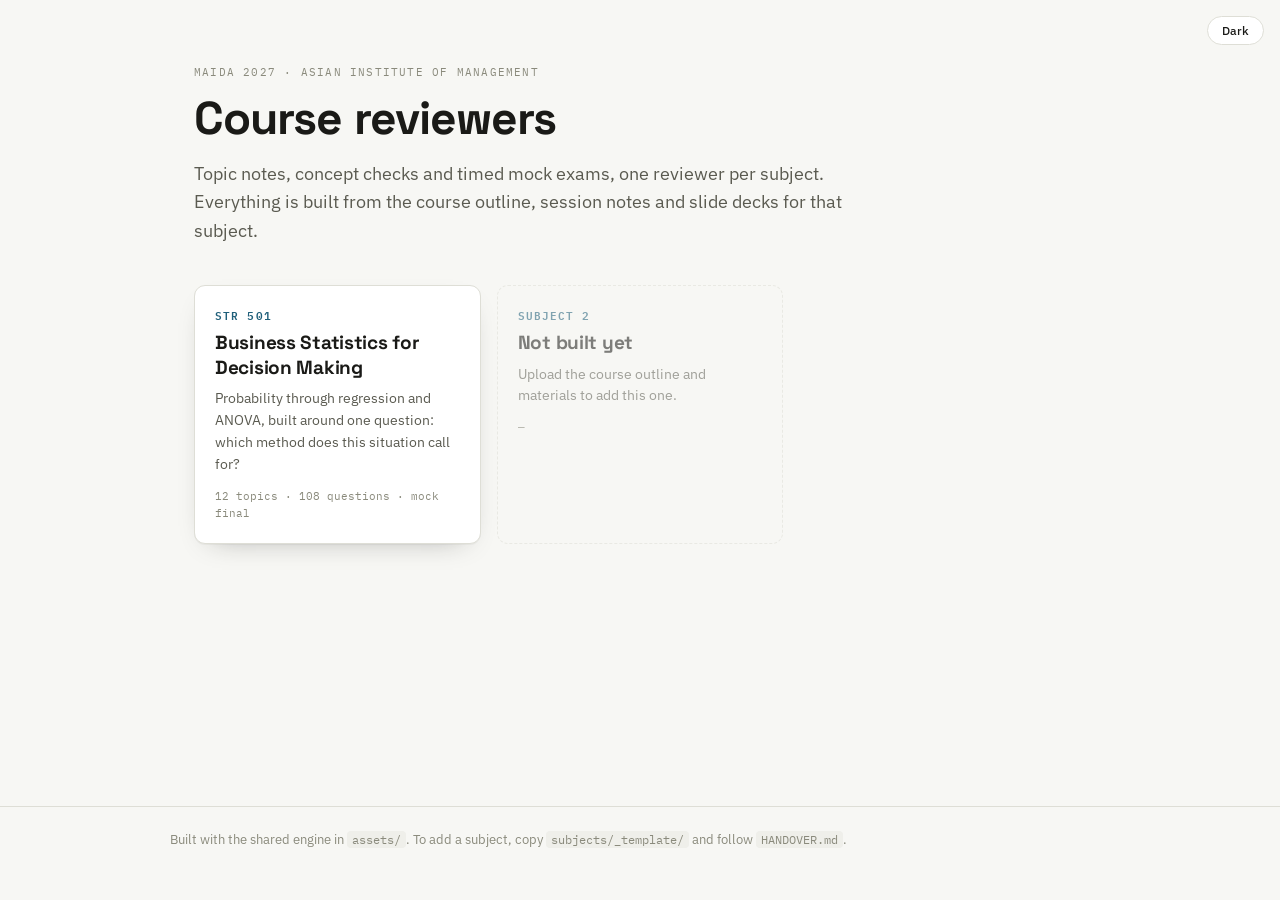
==== commit fceb6049: "Extract shared engine, add landing page and handover doc Prepares the repo for the remaining subject" ====
--- a/index.html
+++ b/index.html
@@ -1,1739 +1,91 @@
 <!DOCTYPE html>
-<html lang="en">
+<html lang="en" data-theme="light">
 <head>
-<meta charset="UTF-8">
-<meta name="viewport" content="width=device-width, initial-scale=1.0">
-<title>Course Reviewer</title>
+<meta charset="utf-8">
+<meta name="viewport" content="width=device-width,initial-scale=1">
+<title>Course Reviewers</title>
 <link rel="preconnect" href="https://fonts.googleapis.com">
 <link rel="preconnect" href="https://fonts.gstatic.com" crossorigin>
-<link href="https://fonts.googleapis.com/css2?family=Montserrat:wght@400;500;600;700;800&family=IBM+Plex+Mono:wght@400;500&display=swap" rel="stylesheet">
+<link href="https://fonts.googleapis.com/css2?family=Space+Grotesk:wght@400;500;600;700&family=IBM+Plex+Sans:wght@400;500;600&family=IBM+Plex+Mono:wght@400;500;600&display=swap" rel="stylesheet">
+<link rel="stylesheet" href="assets/reviewer.css">
 <style>
-  /* ============================================================
-     THEME TOKENS — edit these two blocks to reskin the app.
-     Light is the default; dark overrides via [data-theme="dark"].
-     ============================================================ */
-  :root {
-    --bg: #f7f2ea;
-    --bg-soft: #efe7d9;
-    --card-bg: #ffffff;
-    --text: #2a2230;
-    --text-muted: #746a80;
-    --accent: #5b3a73;
-    --accent-strong: #47305a;
-    --accent-soft: #ece0f5;
-    --border: #e6dcef;
-    --correct: #21874a;
-    --correct-bg: #e3f6ea;
-    --incorrect: #b8402f;
-    --incorrect-bg: #fbe8e4;
-    --shadow: rgba(40, 25, 55, 0.08);
-
-    --font-ui: 'Montserrat', -apple-system, BlinkMacSystemFont, sans-serif;
-    --font-mono: 'IBM Plex Mono', 'Courier New', monospace;
-  }
-
-  :root[data-theme="dark"] {
-    --bg: #14101a;
-    --bg-soft: #1a1522;
-    --card-bg: #1f1929;
-    --text: #ede6f3;
-    --text-muted: #a498b2;
-    --accent: #b895e0;
-    --accent-strong: #cbaeed;
-    --accent-soft: #2c2238;
-    --border: #34293f;
-    --correct: #4fd487;
-    --correct-bg: #163425;
-    --incorrect: #f28b7a;
-    --incorrect-bg: #3a201d;
-    --shadow: rgba(0, 0, 0, 0.4);
-  }
-
-  * { box-sizing: border-box; }
-  html, body { margin: 0; padding: 0; }
-  body {
-    background: var(--bg);
-    color: var(--text);
-    font-family: var(--font-ui);
-    line-height: 1.5;
-    -webkit-font-smoothing: antialiased;
-  }
-  h1, h2, h3 { font-family: var(--font-ui); font-weight: 700; margin: 0; }
-  button { font-family: inherit; cursor: pointer; }
-  .mono { font-family: var(--font-mono); }
-
-  .app { display: flex; min-height: 100vh; }
-
-  /* ---------------- Sidebar ---------------- */
-  .sidebar {
-    width: 240px;
-    flex-shrink: 0;
-    background: var(--bg-soft);
-    border-right: 1px solid var(--border);
-    padding: 28px 20px;
-    display: flex;
-    flex-direction: column;
-    gap: 24px;
-  }
-  .brand-name { font-size: 1.4rem; font-weight: 800; color: var(--accent-strong); }
-  .brand-tag { font-size: 0.8rem; color: var(--text-muted); margin-top: 4px; }
-  .nav-tabs { display: flex; flex-direction: column; gap: 6px; }
-  .nav-tab {
-    background: transparent; border: none; text-align: left;
-    padding: 10px 12px; border-radius: 8px; font-size: 0.95rem; font-weight: 600;
-    color: var(--text-muted); transition: background 0.15s, color 0.15s;
-  }
-  .nav-tab:hover { background: var(--accent-soft); color: var(--text); }
-  .nav-tab.active { background: var(--accent); color: #fff; }
-
-  .theme-switch {
-    margin-top: auto; display: flex; align-items: center; justify-content: space-between;
-    padding: 10px 12px; background: var(--card-bg); border: 1px solid var(--border);
-    border-radius: 8px; font-size: 0.85rem;
-  }
-  .theme-toggle-btn { background: var(--accent-soft); border: none; border-radius: 999px; width: 42px; height: 24px; position: relative; }
-  .theme-toggle-btn::after {
-    content: ''; position: absolute; top: 3px; left: 3px; width: 18px; height: 18px;
-    border-radius: 50%; background: var(--accent); transition: transform 0.2s;
-  }
-  :root[data-theme="dark"] .theme-toggle-btn::after { transform: translateX(18px); }
-
-  /* ---------------- Main content ---------------- */
-  .main { flex: 1; padding: 40px 48px; max-width: 900px; }
-  .tab-panel[hidden] { display: none; }
-  .screen[hidden] { display: none; }
-
-  .pitch h1 { font-size: 1.9rem; }
-  .pitch p { color: var(--text-muted); max-width: 62ch; margin-top: 10px; }
-
-  .btn {
-    border: none; border-radius: 8px; padding: 11px 22px; font-weight: 700; font-size: 0.92rem;
-    background: var(--accent); color: #fff; transition: background 0.15s, opacity 0.15s;
-  }
-  .btn:hover { background: var(--accent-strong); }
-  .btn:disabled { opacity: 0.5; cursor: not-allowed; }
-  .btn-secondary { background: transparent; color: var(--text-muted); border: 1.5px solid var(--border); }
-  .btn-secondary:hover { background: var(--accent-soft); color: var(--text); }
-  .btn-sm { padding: 7px 14px; font-size: 0.82rem; border-radius: 6px; }
-  .link-btn {
-    background: none; border: none; color: var(--accent); font-weight: 600; font-size: 0.85rem;
-    padding: 0; text-decoration: underline;
-  }
-
-  /* ---------------- Configure screen ---------------- */
-  .config-section { margin-top: 26px; }
-  .config-label {
-    font-family: var(--font-mono); font-size: 0.72rem; letter-spacing: 0.05em; text-transform: uppercase;
-    color: var(--text-muted); margin-bottom: 10px;
-  }
-  .session-list { display: flex; flex-direction: column; gap: 8px; }
-  .check-row {
-    display: flex; align-items: center; gap: 10px; background: var(--card-bg);
-    border: 1.5px solid var(--border); border-radius: 8px; padding: 10px 14px; cursor: pointer;
-  }
-  .check-row:hover { border-color: var(--accent); }
-  .check-row input { width: 16px; height: 16px; accent-color: var(--accent); }
-  .check-row .cnt { margin-left: auto; font-family: var(--font-mono); font-size: 0.78rem; color: var(--accent-strong); background: var(--accent-soft); padding: 2px 9px; border-radius: 999px; }
-
-  .mode-grid { display: flex; gap: 12px; flex-wrap: wrap; }
-  .mode-card {
-    flex: 1; min-width: 150px; background: var(--card-bg); border: 1.5px solid var(--border); border-radius: 10px;
-    padding: 12px 14px; cursor: pointer;
-  }
-  .mode-card.selected { border-color: var(--accent); background: var(--accent-soft); }
-  .mode-card .mname { font-weight: 700; font-size: 0.92rem; }
-  .mode-card .mmeta { font-size: 0.78rem; color: var(--text-muted); margin-top: 3px; font-family: var(--font-mono); }
-
-  .radio-row { display: flex; gap: 22px; flex-wrap: wrap; }
-  .radio-opt { display: flex; align-items: center; gap: 8px; cursor: pointer; font-size: 0.9rem; }
-  .radio-opt input { width: 15px; height: 15px; accent-color: var(--accent); }
-
-  .empty-hint { color: var(--incorrect); font-size: 0.85rem; margin-top: 10px; }
-  .start-row { margin-top: 28px; display: flex; align-items: center; gap: 16px; flex-wrap: wrap; }
-
-  .history-teaser { margin-top: 30px; }
-
-  /* ---------------- Quiz screen ---------------- */
-  .quiz-header { display: flex; justify-content: space-between; align-items: center; font-size: 0.88rem; color: var(--text-muted); }
-  .quiz-score { font-family: var(--font-mono); font-weight: 700; color: var(--accent-strong); }
-  .progress-bar { height: 6px; background: var(--border); border-radius: 999px; margin: 12px 0 26px; overflow: hidden; }
-  .progress-fill { height: 100%; background: var(--accent); transition: width 0.25s; }
-
-  .flashcard { background: var(--card-bg); border: 1px solid var(--border); border-radius: 14px; padding: 30px; box-shadow: 0 2px 10px var(--shadow); }
-  .flashcard-eyebrow { font-family: var(--font-mono); font-size: 0.72rem; letter-spacing: 0.06em; text-transform: uppercase; color: var(--accent); font-weight: 700; }
-  .flashcard-question { font-size: 1.3rem; font-weight: 700; margin-top: 10px; margin-bottom: 22px; }
-  .options { display: flex; flex-direction: column; gap: 10px; }
-  .option-btn {
-    text-align: left; background: var(--bg-soft); border: 1.5px solid var(--border); border-radius: 10px;
-    padding: 13px 16px; font-size: 0.93rem; display: flex; gap: 10px; transition: border-color 0.15s, background 0.15s;
-  }
-  .option-btn:not(:disabled):hover { border-color: var(--accent); }
-  .option-letter { font-family: var(--font-mono); color: var(--text-muted); font-weight: 700; }
-  .option-btn.picked { border-color: var(--accent); background: var(--accent-soft); }
-  .option-btn.picked .option-letter { color: var(--accent-strong); }
-  .option-btn.correct { background: var(--correct-bg); border-color: var(--correct); }
-  .option-btn.correct .option-letter { color: var(--correct); }
-  .option-btn.incorrect { background: var(--incorrect-bg); border-color: var(--incorrect); }
-  .option-btn.incorrect .option-letter { color: var(--incorrect); }
-  .option-btn:disabled { cursor: default; }
-
-  .explanation { margin-top: 20px; padding: 16px 18px; background: var(--accent-soft); border-radius: 10px; font-size: 0.9rem; }
-  .explanation strong { color: var(--accent-strong); }
-
-  .score-hidden-note { font-family: var(--font-mono); font-size: 0.75rem; color: var(--text-muted); text-transform: uppercase; letter-spacing: 0.04em; }
-
-  .navigator { margin-top: 22px; }
-  .navigator-label { font-family: var(--font-mono); font-size: 0.7rem; letter-spacing: 0.05em; text-transform: uppercase; color: var(--text-muted); margin-bottom: 8px; }
-  .navigator-grid { display: flex; flex-wrap: wrap; gap: 6px; }
-  .nav-chip {
-    width: 30px; height: 30px; border-radius: 6px; border: 1.5px solid var(--border); background: var(--bg-soft);
-    font-family: var(--font-mono); font-size: 0.8rem; color: var(--text); display: flex; align-items: center; justify-content: center;
-  }
-  .nav-chip.answered { background: var(--accent-soft); border-color: var(--accent); color: var(--accent-strong); }
-  .nav-chip.current { outline: 2px solid var(--accent); outline-offset: 1px; }
-
-  .quiz-actions { display: flex; justify-content: space-between; margin-top: 24px; gap: 12px; }
-  .quiz-actions .right-group { display: flex; gap: 10px; }
-
-  .last-q-note {
-    margin-top: 16px; padding: 10px 14px; border: 1.5px dashed var(--border); border-radius: 8px;
-    font-size: 0.82rem; color: var(--text-muted);
-  }
-
-  /* ---------------- Results screen ---------------- */
-  .results-card { text-align: center; padding: 36px 20px; }
-  .results-pct { font-size: 3.6rem; font-weight: 800; color: var(--accent-strong); }
-  .results-frac { font-family: var(--font-mono); color: var(--text-muted); margin-top: 4px; }
-  .results-message { margin-top: 14px; font-size: 1.02rem; }
-
-  .breakdown-grid { margin-top: 30px; display: grid; grid-template-columns: repeat(auto-fit, minmax(170px, 1fr)); gap: 12px; text-align: left; }
-  .breakdown-item { background: var(--bg-soft); border: 1px solid var(--border); border-radius: 10px; padding: 13px 16px; }
-  .breakdown-name { font-weight: 700; font-size: 0.88rem; }
-  .breakdown-score { font-family: var(--font-mono); color: var(--accent-strong); margin-top: 4px; }
-
-  .item-breakdown { margin-top: 28px; text-align: left; background: var(--bg-soft); border: 1px solid var(--border); border-radius: 10px; padding: 6px 18px; }
-  .item-row { padding: 12px 0; border-bottom: 1px dashed var(--border); font-size: 0.86rem; }
-  .item-row:last-child { border-bottom: none; }
-  .item-row .iq { font-weight: 600; display: flex; gap: 8px; }
-  .item-row .iq .mark { flex-shrink: 0; }
-  .item-row .mark.ok { color: var(--correct); }
-  .item-row .mark.bad { color: var(--incorrect); }
-  .item-row .ians { color: var(--text-muted); margin-top: 4px; padding-left: 22px; }
-  .item-row .ians b { color: var(--text); }
-
-  .results-actions { display: flex; gap: 12px; justify-content: center; margin-top: 30px; }
-
-  /* ---------------- History ---------------- */
-  .history-list { display: flex; flex-direction: column; gap: 8px; margin-top: 18px; }
-  .history-row { display: flex; justify-content: space-between; align-items: center; background: var(--card-bg); border: 1px solid var(--border); border-radius: 8px; padding: 10px 14px; font-size: 0.86rem; }
-  .history-row .hmeta { color: var(--text-muted); font-size: 0.78rem; margin-top: 2px; }
-  .history-row .hscore { font-family: var(--font-mono); font-weight: 700; color: var(--accent-strong); }
-
-  /* ---------------- Session Notes tab ---------------- */
-  .notes-switch { display: flex; gap: 8px; flex-wrap: wrap; margin-bottom: 24px; }
-  .notes-pill { background: var(--card-bg); border: 1.5px solid var(--border); border-radius: 999px; padding: 8px 18px; font-size: 0.86rem; font-weight: 600; color: var(--text-muted); }
-  .notes-pill.active { background: var(--accent); border-color: var(--accent); color: #fff; }
-
-  /* Notes content vocabulary — see HTML comment near SESSION_NOTES in JS.
-     Required shape per session: main topic -> key summary points
-     (with an "important points" sub-section and an optional key-equations
-     chip) -> outline of the topic. */
-  .note-h2 { font-size: 1.4rem; font-weight: 800; margin: 26px 0 10px; }
-  .note-h2:first-child { margin-top: 0; }
-  .note-h3 { font-size: 1.02rem; font-weight: 700; margin: 20px 0 8px; color: var(--accent-strong); }
-  .note-def { background: var(--accent-soft); border-left: 3px solid var(--accent); border-radius: 6px; padding: 12px 16px; margin: 12px 0; font-size: 0.92rem; }
-  .note-def strong { color: var(--accent-strong); }
-  .note-formula { display: inline-block; max-width: 100%; box-sizing: border-box; white-space: normal; overflow-wrap: break-word; font-family: var(--font-mono); background: var(--bg-soft); border: 1px solid var(--border); border-radius: 6px; padding: 6px 12px; margin: 8px 0; font-size: 0.88rem; }
-  .note-table { display: block; overflow-x: auto; -webkit-overflow-scrolling: touch; max-width: 100%; width: 100%; border-collapse: collapse; margin: 12px 0; font-size: 0.86rem; }
-  .note-table th, .note-table td { text-align: left; padding: 8px 10px; border-bottom: 1px solid var(--border); }
-  .note-table th { color: var(--text-muted); font-weight: 700; }
-  .note-list { margin: 10px 0; padding-left: 20px; font-size: 0.92rem; }
-  .note-list li { margin-bottom: 4px; }
-  .note-aside { color: var(--text-muted); font-size: 0.82rem; margin: 10px 0; font-style: italic; }
-  .note-takeaways { margin-top: 22px; background: var(--card-bg); border: 1px solid var(--border); border-radius: 10px; padding: 16px 20px; }
-  .note-takeaways .note-h3 { margin-top: 0; }
-
-  /* ---------------- Manage Questions tab ---------------- */
-  .manage-header { display: flex; justify-content: space-between; align-items: center; gap: 14px; flex-wrap: wrap; }
-  .manage-actions { display: flex; gap: 10px; }
-  .manage-filter { margin: 16px 0; }
-  .manage-filter select {
-    font-family: var(--font-mono); font-size: 0.82rem; padding: 6px 10px; border-radius: 6px;
-    border: 1.5px solid var(--border); background: var(--card-bg); color: var(--text);
-    width: 100%; max-width: 100%; box-sizing: border-box;
-  }
-  .qlist { display: flex; flex-direction: column; gap: 10px; }
-  .qrow { display: flex; align-items: center; gap: 14px; background: var(--card-bg); border: 1px solid var(--border); border-radius: 10px; padding: 12px 16px; }
-  .qrow.off { opacity: 0.5; }
-  .qrow .qmain { flex: 1; min-width: 0; }
-  .qrow .qmeta { font-family: var(--font-mono); font-size: 0.7rem; letter-spacing: 0.04em; text-transform: uppercase; color: var(--text-muted); }
-  .qrow .qmeta .new-badge { color: var(--accent); }
-  .qrow .qtext { font-size: 0.9rem; margin-top: 3px; overflow: hidden; text-overflow: ellipsis; white-space: nowrap; }
-  .toggle-btn {
-    font-family: var(--font-mono); font-size: 0.72rem; font-weight: 700; border-radius: 999px; padding: 5px 12px; border: 1.5px solid var(--border);
-    background: var(--bg-soft); color: var(--text-muted);
-  }
-  .toggle-btn.on { background: var(--correct-bg); border-color: var(--correct); color: var(--correct); }
-  .qmore { text-align: center; color: var(--text-muted); font-size: 0.85rem; padding: 8px 0; }
-
-  /* Modal-style form for add/edit */
-  .modal-backdrop { position: fixed; inset: 0; background: rgba(0,0,0,0.4); display: flex; align-items: flex-start; justify-content: center; padding: 40px 20px; overflow-y: auto; z-index: 50; }
-  .modal-backdrop[hidden] { display: none; }
-  .modal-card { background: var(--card-bg); border-radius: 14px; padding: 28px; max-width: 560px; width: 100%; border: 1px solid var(--border); }
-  .modal-card h3 { font-size: 1.15rem; margin-bottom: 18px; }
-  .field { margin-bottom: 16px; }
-  .field label { display: block; font-family: var(--font-mono); font-size: 0.72rem; letter-spacing: 0.04em; text-transform: uppercase; color: var(--text-muted); margin-bottom: 6px; }
-  .field input[type="text"], .field textarea, .field select {
-    width: 100%; padding: 9px 12px; border-radius: 7px; border: 1.5px solid var(--border);
-    background: var(--bg-soft); color: var(--text); font-family: inherit; font-size: 0.9rem;
-  }
-  .field textarea { resize: vertical; min-height: 60px; }
-  .opt-field { display: flex; align-items: center; gap: 10px; margin-bottom: 8px; }
-  .opt-field input[type="radio"] { width: 16px; height: 16px; accent-color: var(--accent); flex-shrink: 0; }
-  .opt-field input[type="text"] { flex: 1; }
-  .form-error { color: var(--incorrect); font-size: 0.82rem; margin-top: 6px; min-height: 1.2em; }
-  .modal-actions { display: flex; justify-content: flex-end; gap: 10px; margin-top: 20px; }
-
-  /* ---------------- Responsive ---------------- */
-  @media (max-width: 760px) {
-    .app { flex-direction: column; }
-    .sidebar { width: 100%; flex-direction: row; align-items: center; padding: 14px 16px; gap: 16px; border-right: none; border-bottom: 1px solid var(--border); flex-wrap: wrap; }
-    .brand-tag { display: none; }
-    .nav-tabs { flex-direction: row; flex-wrap: wrap; }
-    .theme-switch { margin-top: 0; margin-left: auto; }
-    .main { padding: 24px 20px; max-width: 100%; }
-    .mode-grid { flex-direction: column; }
-  }
+/* Landing page only — the shared stylesheet handles everything else. */
+body{display:flex;flex-direction:column;min-height:100vh}
+.wrap{max-width:940px;margin:0 auto;padding:64px 24px 40px;width:100%;flex:1}
+.masthead{margin-bottom:40px}
+.masthead h1{font-size:clamp(30px,5vw,46px);margin-bottom:14px}
+.grid{display:grid;grid-template-columns:repeat(auto-fill,minmax(260px,1fr));gap:16px}
+.subj{display:block;text-decoration:none;color:var(--fg);background:var(--surface);
+  border:1px solid var(--line);border-radius:var(--radius);padding:20px;box-shadow:var(--shadow)}
+.subj:hover{border-color:var(--accent-line);background:var(--accent-bg)}
+.subj .code{font-family:var(--mono);font-size:11px;letter-spacing:.1em;text-transform:uppercase;color:var(--accent);font-weight:600}
+.subj h2{font-size:19px;margin:7px 0 8px;line-height:1.3}
+.subj p{font-size:13.5px;color:var(--fg2);margin:0}
+.subj .meta{margin-top:12px;font-family:var(--mono);font-size:11px;color:var(--fg3)}
+.subj.soon{opacity:.55;pointer-events:none;border-style:dashed;box-shadow:none;background:transparent}
+.pagefoot{border-top:1px solid var(--line);padding:22px 24px 50px;font-size:12.5px;color:var(--fg3)}
+.pagefoot .inner{max-width:940px;margin:0 auto}
+.themebtn{position:fixed;top:16px;right:16px;background:var(--surface);border:1px solid var(--line);
+  color:var(--fg);border-radius:99px;padding:6px 14px;cursor:pointer;font:500 12px var(--body)}
+@media(max-width:640px){.wrap{padding-top:48px}}
 </style>
 </head>
 <body>
-<div class="app">
 
-  <!-- ================= Sidebar ================= -->
-  <aside class="sidebar">
-    <div>
-      <div class="brand-name">ACT 501 Reviewer</div>
-      <!-- BRAND: replace name + tagline per course -->
-      <div class="brand-tag">Financing, cash flows &amp; financial analysis</div>
-    </div>
-    <nav class="nav-tabs">
-      <button class="nav-tab" data-tab="reviewer" id="tab-btn-reviewer">Reviewer</button>
-      <button class="nav-tab" data-tab="notes" id="tab-btn-notes">Session Notes</button>
-      <button class="nav-tab" data-tab="manage" id="tab-btn-manage">Manage Questions</button>
-    </nav>
-    <div class="theme-switch">
-      <span id="theme-label">Light</span>
-      <button class="theme-toggle-btn" id="theme-toggle" aria-label="Toggle dark mode"></button>
-    </div>
-  </aside>
+<button class="themebtn" id="theme">Dark</button>
 
-  <!-- ================= Main ================= -->
-  <main class="main">
+<div class="wrap">
+  <div class="masthead">
+    <div class="eyebrow">MAIDA 2027 · Asian Institute of Management</div>
+    <h1>Course reviewers</h1>
+    <p class="lede">Topic notes, concept checks and timed mock exams, one reviewer per subject. Everything is built from the course outline, session notes and slide decks for that subject.</p>
+  </div>
 
-    <!-- ---------- Reviewer tab ---------- -->
-    <section id="reviewer-tab" class="tab-panel" hidden>
+  <!-- Add one card per subject as it is built. Copy a .subj block,
+       change the href, code, title, blurb and meta line. Move a
+       "soon" card up into the live list by removing class="soon"
+       and pointing href at the folder. -->
+  <div class="grid">
 
-      <div id="screen-intro" class="screen">
-        <div class="pitch">
-          <h1>Test what you know</h1>
-          <p>Every question is drawn from the session notes for this course. Pick one or more sessions, choose how long you want to go, and decide when you want to see the answers.</p>
-        </div>
+    <a class="subj" href="subjects/str501/index.html">
+      <div class="code">STR 501</div>
+      <h2>Business Statistics for Decision Making</h2>
+      <p>Probability through regression and ANOVA, built around one question: which method does this situation call for?</p>
+      <div class="meta">12 topics · 108 questions · mock final</div>
+    </a>
 
-        <div class="config-section">
-          <div class="config-label">Sessions</div>
-          <div class="session-list" id="session-list"></div>
-        </div>
+    <span class="subj soon">
+      <div class="code">Subject 2</div>
+      <h2>Not built yet</h2>
+      <p>Upload the course outline and materials to add this one.</p>
+      <div class="meta">—</div>
+    </span>
 
-        <div class="config-section">
-          <div class="config-label">Mode</div>
-          <div class="mode-grid" id="mode-grid"></div>
-        </div>
-
-        <div class="config-section">
-          <div class="config-label">Feedback timing</div>
-          <div class="radio-row" id="feedback-row"></div>
-        </div>
-
-        <div class="start-row">
-          <button class="btn" id="start-btn">Start</button>
-          <span class="empty-hint" id="empty-hint" hidden>No active questions in this scope — add or re-enable questions in Manage Questions.</span>
-        </div>
-
-        <div class="history-teaser">
-          <button class="link-btn" id="history-link">View past attempts</button>
-        </div>
-      </div>
-
-      <div id="screen-quiz" class="screen" hidden>
-        <div class="quiz-header">
-          <span id="quiz-counter">Question 1 / 10</span>
-          <span id="quiz-score-wrap"><span class="quiz-score" id="quiz-score">Score: 0</span></span>
-        </div>
-        <div class="progress-bar"><div class="progress-fill" id="progress-fill" style="width:0%"></div></div>
-        <div class="flashcard">
-          <div class="flashcard-eyebrow" id="card-eyebrow">Session 1</div>
-          <div class="flashcard-question" id="card-question">Question text</div>
-          <div class="options" id="card-options"></div>
-          <div class="explanation" id="card-explanation" hidden></div>
-          <div class="navigator" id="navigator" hidden>
-            <div class="navigator-label">Jump to question</div>
-            <div class="navigator-grid" id="navigator-grid"></div>
-          </div>
-          <div class="last-q-note" id="last-q-note" hidden></div>
-        </div>
-        <div class="quiz-actions">
-          <button class="btn btn-secondary" id="end-session-btn">End session</button>
-          <div class="right-group">
-            <button class="btn btn-secondary" id="prev-btn" hidden>← Previous</button>
-            <button class="btn" id="submit-answer-btn" hidden disabled>Submit answer</button>
-            <button class="btn" id="next-question-btn" hidden disabled>Next →</button>
-            <button class="btn" id="submit-test-btn" hidden>Submit test</button>
-          </div>
-        </div>
-      </div>
-
-      <div id="screen-results" class="screen" hidden>
-        <div class="flashcard results-card">
-          <div class="results-pct" id="results-pct">0%</div>
-          <div class="results-frac" id="results-frac">0 / 0 correct</div>
-          <div class="results-message" id="results-message"></div>
-          <div class="breakdown-grid" id="breakdown-grid" hidden></div>
-          <div class="item-breakdown" id="item-breakdown"></div>
-          <div class="results-actions">
-            <button class="btn btn-secondary" id="try-again-btn">Try again</button>
-            <button class="btn" id="new-session-btn">New session</button>
-          </div>
-        </div>
-      </div>
-
-      <div id="screen-history" class="screen" hidden>
-        <div class="pitch">
-          <h1>Past attempts</h1>
-          <p>Your last attempts, most recent first. Stored only in this browser.</p>
-        </div>
-        <div class="history-list" id="history-list"></div>
-        <div class="start-row">
-          <button class="btn btn-secondary" id="history-back-btn">Back</button>
-        </div>
-      </div>
-
-    </section>
-
-    <!-- ---------- Session Notes tab ---------- -->
-    <section id="notes-tab" class="tab-panel" hidden>
-      <div class="notes-switch" id="notes-switch"></div>
-      <div id="notes-content"></div>
-    </section>
-
-    <!-- ---------- Manage Questions tab ---------- -->
-    <section id="manage-tab" class="tab-panel" hidden>
-      <div class="manage-header">
-        <h1>All questions</h1>
-        <div class="manage-actions">
-          <button class="btn btn-secondary btn-sm" id="reset-local-btn">Reset local edits</button>
-          <button class="btn btn-secondary btn-sm" id="export-btn">Export</button>
-          <button class="btn btn-sm" id="add-question-btn">+ Add question</button>
-        </div>
-      </div>
-      <div class="manage-filter">
-        <select id="manage-filter-select"></select>
-      </div>
-      <div class="qlist" id="qlist"></div>
-    </section>
-
-  </main>
-</div>
-
-<!-- Add / edit question modal -->
-<div class="modal-backdrop" id="modal-backdrop" hidden>
-  <div class="modal-card">
-    <h3 id="modal-title">Add question</h3>
-    <input type="hidden" id="form-id">
-    <div class="field">
-      <label>Session</label>
-      <select id="form-session"></select>
-    </div>
-    <div class="field">
-      <label>Type</label>
-      <select id="form-type">
-        <option value="mcq">Multiple choice</option>
-        <option value="tf">True / False</option>
-      </select>
-    </div>
-    <div class="field">
-      <label>Question</label>
-      <textarea id="form-question" rows="2"></textarea>
-    </div>
-    <div class="field" id="form-mcq-opts">
-      <label>Options (mark the correct one)</label>
-      <div class="opt-field"><input type="radio" name="form-correct" value="0"><input type="text" id="form-opt-0" placeholder="Option A"></div>
-      <div class="opt-field"><input type="radio" name="form-correct" value="1"><input type="text" id="form-opt-1" placeholder="Option B"></div>
-      <div class="opt-field"><input type="radio" name="form-correct" value="2"><input type="text" id="form-opt-2" placeholder="Option C"></div>
-      <div class="opt-field"><input type="radio" name="form-correct" value="3"><input type="text" id="form-opt-3" placeholder="Option D"></div>
-    </div>
-    <div class="field" id="form-tf-opts" hidden>
-      <label>Correct answer</label>
-      <div class="opt-field"><input type="radio" name="form-tf-correct" value="0" id="form-tf-true"><label for="form-tf-true" style="text-transform:none;font-family:inherit;font-size:0.9rem;color:var(--text);">True</label></div>
-      <div class="opt-field"><input type="radio" name="form-tf-correct" value="1" id="form-tf-false"><label for="form-tf-false" style="text-transform:none;font-family:inherit;font-size:0.9rem;color:var(--text);">False</label></div>
-    </div>
-    <div class="field">
-      <label>Explanation</label>
-      <textarea id="form-exp" rows="2"></textarea>
-    </div>
-    <div class="form-error" id="form-error"></div>
-    <div class="modal-actions">
-      <button class="btn btn-secondary" id="form-cancel-btn">Cancel</button>
-      <button class="btn" id="form-save-btn">Save</button>
-    </div>
   </div>
 </div>
 
+<div class="pagefoot"><div class="inner">
+  Built with the shared engine in <code>assets/</code>. To add a subject, copy
+  <code>subjects/_template/</code> and follow <code>HANDOVER.md</code>.
+</div></div>
+
+<script src="assets/reviewer.js"></script>
 <script>
-(function () {
+(function(){
   'use strict';
-
-  /* ============================================================
-     CONTENT DATA — everything subject-specific lives here.
-     Replace SESSIONS, QUESTIONS, and SESSION_NOTES per course.
-     Nothing below this block should need to change.
-
-     This ships with PLACEHOLDER sample content (a mini "How to
-     Study" course) so the template is runnable out of the box.
-     Swap it out for a real course's content.
-     ============================================================ */
-
-  // One entry per course session/unit. Keys must match `topic`
-  // values used in QUESTIONS below.
-  var SESSIONS = {
-    session5: {
-      label: 'Session 5',
-      name: 'Session 5 — Debt, Financing & Capital Structure',
-      desc: 'Current vs. noncurrent liabilities, contingent liabilities, and solvency ratios.'
-    },
-    session7: {
-      label: 'Session 7',
-      name: 'Session 7 — Cash Flows & Financial Statement Analysis',
-      desc: 'The Statement of Cash Flows, horizontal & vertical analysis, and the DuPont Framework.'
-    },
-    formulaSheet: {
-      label: 'Formula Sheet',
-      name: 'Formula Sheet — Finals Reference',
-      desc: 'Cumulative formula reference spanning liquidity, solvency, cash flow, and DuPont.'
-    }
-  };
-
-  // Flat array, one object per question.
-  // id:    stable id — must stay the same across edits so local
-  //        overlays (edit/toggle) keep tracking the right question
-  // topic: must match a SESSIONS key
-  // type:  'mcq' (4 options) or 'tf' (true/false)
-  // q:     question text
-  // opts:  4 options for mcq; ['True','False'] for tf
-  // ans:   0-based index of the correct option
-  // exp:   1-3 sentence explanation shown after the question is answered
-  //
-  // Mock exam question bank (CC-4). Design decisions from the owner:
-  // all multiple-choice (no true/false), mostly definition/recall with
-  // a minor share of applied computation questions, weighted toward
-  // Session 5 and Session 7 with a smaller pool for the Formula Sheet.
-  var QUESTIONS = [
-    { id: 's5-1', topic: 'session5', type: 'mcq', q: 'What does the accounting equation state?', opts: ['Assets = Liabilities + Equity', 'Revenue = Expenses + Net Income', 'Assets = Liabilities − Equity', 'Equity = Assets + Liabilities'], ans: 0, exp: 'Every asset a business owns is financed by either debt (liabilities) or ownership investment (equity).' },
-    { id: 's5-2', topic: 'session5', type: 'mcq', q: 'Every asset a business owns must ultimately be financed by which two sources?', opts: ['Debt and equity', 'Revenue and expenses', 'Cash and inventory', 'Profit and loss'], ans: 0, exp: 'There is no third source — every peso of assets traces back to either borrowed money or owner investment.' },
-    { id: 's5-3', topic: 'session5', type: 'mcq', q: 'As used in this session, what is a liability?', opts: ['A present obligation to another party', 'Any decrease in cash', 'An asset that has lost value', 'A future plan to raise financing'], ans: 0, exp: 'A liability is a present obligation owed to a bank, supplier, employees, the government, or customers.' },
-    { id: 's5-4', topic: 'session5', type: 'mcq', q: 'Which of the following is a typical party a business can owe a liability to?', opts: ['A supplier', "A competitor's shareholder", 'An unrelated charity', 'A potential future customer'], ans: 0, exp: 'The session lists banks, suppliers, employees, the government, and customers as parties a business can owe.' },
-    { id: 's5-5', topic: 'session5', type: 'mcq', q: 'In the scenario where an investor offers ₱20,000,000 for 40% ownership versus a bank offering the same ₱20,000,000 at 8% interest, choosing the bank loan is financing through:', opts: ['Debt', 'Equity', 'Retained earnings', 'A contingent liability'], ans: 0, exp: "Borrowing from a bank at a stated interest rate is debt financing — it must be repaid but doesn't dilute ownership." },
-    { id: 's5-6', topic: 'session5', type: 'mcq', q: 'Current liabilities are obligations due within:', opts: ['1 year', '90 days', '5 years', 'The life of the asset'], ans: 0, exp: 'Current liabilities are due within 1 year, unlike noncurrent liabilities, which are due beyond that.' },
-    { id: 's5-7', topic: 'session5', type: 'mcq', q: 'Which of these is classified as a current liability?', opts: ['Accounts Payable', 'Bonds Payable', 'Pension Obligations', 'Other Post-Retirement Benefits'], ans: 0, exp: 'Accounts Payable is due within a year; the other three are noncurrent liabilities.' },
-    { id: 's5-8', topic: 'session5', type: 'mcq', q: 'A supplier delivers nets to a pickleball facility today, with payment due in 30 days. What liability does this create?', opts: ['Accounts Payable', 'Unearned Revenue', 'Salaries Payable', 'Notes Payable'], ans: 0, exp: 'Receiving goods or services before paying for them creates Accounts Payable.' },
-    { id: 's5-9', topic: 'session5', type: 'mcq', q: "Employees worked this week but won't be paid until next Friday. What liability does this create?", opts: ['Salaries Payable', 'Accounts Payable', 'Unearned Revenue', 'Bonds Payable'], ans: 0, exp: 'Wages earned but not yet paid are recorded as Salaries Payable.' },
-    { id: 's5-10', topic: 'session5', type: 'mcq', q: 'A club member prepays for an annual membership but is still owed a full year of court access. What liability does this create?', opts: ['Unearned Revenue', 'Accounts Payable', 'Salaries Payable', 'Notes Payable'], ans: 0, exp: 'Cash received before the service is delivered is Unearned Revenue — an obligation to provide future service.' },
-    { id: 's5-11', topic: 'session5', type: 'mcq', q: 'What is the "Current Portion of Long-Term Debt"?', opts: ['The part of a long-term loan due within the next 12 months', 'Interest owed on a long-term loan', 'A loan that has just been fully repaid', 'A liability that never has to be repaid'], ans: 0, exp: "It reclassifies the portion of a long-term loan's principal that falls due within the next year as a current liability." },
-    { id: 's5-12', topic: 'session5', type: 'mcq', q: 'Which of the following is NOT a current liability?', opts: ['Bonds Payable', 'Accounts Payable', 'Salaries Payable', 'Unearned Revenue'], ans: 0, exp: 'Bonds Payable is a noncurrent liability; the other three are all due within a year.' },
-    { id: 's5-13', topic: 'session5', type: 'mcq', q: 'Noncurrent liabilities are obligations due:', opts: ['Beyond 1 year', 'Within 1 year', 'Within 30 days', 'Immediately'], ans: 0, exp: 'Noncurrent liabilities are due beyond the 1-year mark, unlike current liabilities.' },
-    { id: 's5-14', topic: 'session5', type: 'mcq', q: 'Which of these is a noncurrent liability?', opts: ['Notes Payable', 'Accounts Payable', 'Salaries Payable', 'Current Portion of Long-Term Debt'], ans: 0, exp: 'Notes Payable (e.g. a bank loan to build courts) is a long-term, noncurrent obligation.' },
-    { id: 's5-15', topic: 'session5', type: 'mcq', q: 'What are Pension Obligations?', opts: ['Future retirement benefits owed to employees', 'Cash borrowed from a bank', 'Money owed to suppliers', 'A short-term tax liability'], ans: 0, exp: "Pension Obligations represent the company's promise to pay employees retirement benefits in the future." },
-    { id: 's5-16', topic: 'session5', type: 'mcq', q: 'What are Other Post-Retirement Benefits (OPEB)?', opts: ['Retiree healthcare and life insurance benefits', 'Salaries owed to current employees', 'A type of bond issued to investors', "A current-year tax obligation"], ans: 0, exp: 'OPEB covers non-pension retirement benefits such as retiree healthcare and life insurance.' },
-    { id: 's5-17', topic: 'session5', type: 'mcq', q: 'Which noncurrent liability arises from a promise made to employees rather than from borrowing money?', opts: ['Pension Obligations', 'Bonds Payable', 'Notes Payable', 'A bank loan'], ans: 0, exp: 'Not all noncurrent liabilities are loans — pension obligations come from promises to employees, not borrowing.' },
-    { id: 's5-18', topic: 'session5', type: 'mcq', q: 'Bonds Payable represents financing raised from:', opts: ['Borrowing from many investors at once', 'A single bank loan', 'Retained earnings', 'Owner investment'], ans: 0, exp: 'Bonds are a way of borrowing from a large pool of investors simultaneously, rather than from one lender.' },
-    { id: 's5-19', topic: 'session5', type: 'mcq', q: "A company borrows ₱500,000 on a 5-year loan; the first ₱100,000 principal payment now falls due within the next 12 months. How should that ₱100,000 be classified?", opts: ['Current Portion of Long-Term Debt', 'Fully noncurrent', 'Accounts Payable', 'Unearned Revenue'], ans: 0, exp: 'Once a principal payment falls due within the next 12 months, that portion moves to Current Portion of Long-Term Debt.' },
-    { id: 's5-20', topic: 'session5', type: 'mcq', q: "If a company's next loan principal payment isn't due for more than 12 months, how is the loan balance classified?", opts: ['Entirely as a noncurrent liability', 'Entirely as a current liability', 'Split evenly between current and noncurrent', 'Not recorded as a liability yet'], ans: 0, exp: 'With no payment due within a year, the full balance stays classified as noncurrent.' },
-    { id: 's5-21', topic: 'session5', type: 'mcq', q: 'Why can the exact same long-term loan appear entirely under Noncurrent Liabilities one year and be split between Current and Noncurrent the next?', opts: ["Because the classification depends on how close the next principal payment is", 'Because interest rates changed', 'Because the loan was renegotiated', 'Because the company changed accounting methods'], ans: 0, exp: "As the loan's payment schedule moves forward, whichever portion becomes due within the next 12 months reclassifies as current." },
-    { id: 's5-22', topic: 'session5', type: 'mcq', q: 'What must a company do with debt financing that it does not have to do with equity financing?', opts: ['Repay it', 'Report it on the income statement', 'Disclose it publicly', 'Pay corporate taxes on it'], ans: 0, exp: 'Debt must be repaid with interest; equity requires no repayment, though it dilutes ownership.' },
-    { id: 's5-23', topic: 'session5', type: 'mcq', q: 'What happens to ownership when a company raises money through equity rather than debt?', opts: ['Ownership is diluted', 'Ownership stays exactly the same', 'Ownership converts to a liability', 'Ownership is eliminated'], ans: 0, exp: "Bringing in equity investors dilutes existing owners' stake, unlike debt, which leaves ownership unchanged." },
-    { id: 's5-24', topic: 'session5', type: 'mcq', q: 'What is the return paid to equity investors typically called?', opts: ['Dividends', 'Interest', 'Principal', 'Amortization'], ans: 0, exp: 'Equity investors are compensated through dividends, not interest — interest is the cost of debt.' },
-    { id: 's5-25', topic: 'session5', type: 'mcq', q: 'What is the return paid to debt lenders called?', opts: ['Interest', 'Dividends', 'Retained earnings', 'Equity multiplier'], ans: 0, exp: 'Debt financing carries an interest cost, in exchange for which lenders do not receive an ownership stake.' },
-    { id: 's5-26', topic: 'session5', type: 'mcq', q: 'According to this session, which financing mix (debt vs. equity) is universally "correct" for every company?', opts: ['There is no universally correct mix', '100% debt', '100% equity', 'Exactly 50/50'], ans: 0, exp: "The deck illustrates three companies using very different mixes, with no single \"right\" answer." },
-    { id: 's5-27', topic: 'session5', type: 'mcq', q: 'What is a contingent liability?', opts: ['A potential obligation that depends on a future event', 'A liability that has already been fully paid', 'An asset with uncertain value', 'A liability guaranteed never to occur'], ans: 0, exp: 'Contingent liabilities are possible obligations whose existence depends on how a future event turns out.' },
-    { id: 's5-28', topic: 'session5', type: 'mcq', q: 'Which of these is an example of a contingent liability discussed in this session?', opts: ['A pending lawsuit', 'Salaries Payable', 'Accounts Payable', 'Unearned Revenue'], ans: 0, exp: "Pending lawsuits, warranty claims, product recalls, and loan guarantees are this session's contingent liability examples." },
-    { id: 's5-29', topic: 'session5', type: 'mcq', q: 'When is a contingent liability recognized as an actual liability on the balance sheet?', opts: ['When the outcome is probable and the amount is reasonably estimable', 'As soon as any lawsuit is filed', 'Only after the company loses in court', 'Never — contingent liabilities are always just disclosed'], ans: 0, exp: 'Recognition requires both conditions together: a probable outcome and a reasonably estimable amount.' },
-    { id: 's5-30', topic: 'session5', type: 'mcq', q: 'When a contingent liability\'s outcome is only "reasonably possible" (not probable), how is it typically handled?', opts: ['Disclosed in the notes, not recognized as a liability', 'Recognized as a liability at full value', 'Ignored entirely', 'Recorded as an asset'], ans: 0, exp: 'Reasonably possible (but not probable) contingencies are disclosed in the notes rather than recognized on the balance sheet.' },
-    { id: 's5-31', topic: 'session5', type: 'mcq', q: 'A company is sued for ₱5,000,000, but management believes the outcome is uncertain and no reasonable estimate can be made. What is the most likely accounting treatment?', opts: ['Disclose the lawsuit in the notes without recording a liability', 'Immediately record a ₱5,000,000 liability', 'Ignore it completely since no cash has changed hands', 'Record it as revenue'], ans: 0, exp: 'Without a probable outcome and a reasonable estimate, the lawsuit is disclosed rather than recognized.' },
-    { id: 's5-32', topic: 'session5', type: 'mcq', q: "Beyond what accounting recognizes on the balance sheet, who evaluates whether a company can actually handle its financial obligations?", opts: ['Management', 'The government', 'Customers', 'Competitors'], ans: 0, exp: 'Accounting decides what belongs on the balance sheet; management still has to judge whether the company can handle both recognized and disclosed obligations.' },
-    { id: 's5-33', topic: 'session5', type: 'mcq', q: "Which of these is NOT one of this session's contingent liability examples?", opts: ['Employee salaries', 'A pending lawsuit', 'A warranty claim', 'A loan guarantee'], ans: 0, exp: 'Employee salaries are a routine, certain obligation (Salaries Payable) — not a contingent one.' },
-    { id: 's5-34', topic: 'session5', type: 'mcq', q: 'What does the Debt-to-Assets ratio measure?', opts: ["What percentage of a company's assets were financed by debt", 'How quickly a company collects receivables', 'How much profit a company earns per sale', 'How efficiently a company uses its equipment'], ans: 0, exp: 'Debt-to-Assets shows how much of the asset base is funded by borrowing rather than equity.' },
-    { id: 's5-35', topic: 'session5', type: 'mcq', q: 'What does the Debt-to-Equity ratio measure?', opts: ['How much financing came from creditors relative to owners', 'How much cash a company has on hand', 'How fast inventory turns over', 'How much a company spends on interest each year'], ans: 0, exp: "Debt-to-Equity compares what creditors have contributed to what owners have contributed." },
-    { id: 's5-36', topic: 'session5', type: 'mcq', q: 'What does the Interest Coverage Ratio (Times Interest Earned) measure?', opts: ['How comfortably a company can pay its interest expense from operating income', 'How much debt a company has relative to its assets', 'How much profit a company keeps per peso of sales', 'How quickly a company pays its suppliers'], ans: 0, exp: 'Interest Coverage compares operating income (EBIT) to interest expense, showing the margin of safety on interest payments.' },
-    { id: 's5-37', topic: 'session5', type: 'mcq', q: 'What is the formula for the Debt-to-Assets Ratio?', opts: ['Total Debt ÷ Total Assets', 'Total Assets ÷ Total Debt', 'Total Debt ÷ Total Equity', 'Total Equity ÷ Total Assets'], ans: 0, exp: 'Debt-to-Assets Ratio = Total Debt ÷ Total Assets.' },
-    { id: 's5-38', topic: 'session5', type: 'mcq', q: 'What is the formula for the Interest Coverage Ratio?', opts: ['Operating Income (EBIT) ÷ Interest Expense', 'Interest Expense ÷ Operating Income', 'Net Income ÷ Interest Expense', 'Total Debt ÷ Interest Expense'], ans: 0, exp: 'Interest Coverage Ratio = Operating Income (EBIT) ÷ Interest Expense.' },
-    { id: 's5-39', topic: 'session5', type: 'mcq', q: 'Which question does "liquidity" answer?', opts: ["Can we pay next month's bills?", 'Can we survive the next decade?', 'How profitable are we?', 'How much do we owe in total?'], ans: 0, exp: 'Liquidity is about meeting near-term obligations, unlike solvency, which looks much further out.' },
-    { id: 's5-40', topic: 'session5', type: 'mcq', q: 'Which question does "solvency" answer?', opts: ['Can we survive the next decade?', "Can we pay next month's bills?", 'What is our gross margin?', 'How much cash do we have today?'], ans: 0, exp: 'Solvency is about the total long-term debt burden, not just near-term obligations.' },
-    { id: 's5-41', topic: 'session5', type: 'mcq', q: 'Debt-to-Assets, Debt-to-Equity, and Interest Coverage are all examples of which type of ratio?', opts: ['Solvency ratios', 'Liquidity ratios', 'Profitability ratios', 'Efficiency ratios'], ans: 0, exp: "These ratios all assess total debt burden and a company's ability to sustain it — solvency, not short-term liquidity." },
-    { id: 's5-42', topic: 'session5', type: 'mcq', q: 'A very high debt ratio is most likely to be considered normal in which type of industry?', opts: ['Utilities, airlines, or telecommunications', 'Small local retail shops', 'Freelance consulting', 'Handmade crafts businesses'], ans: 0, exp: 'Capital-intensive industries with stable cash flows, like utilities, airlines, and telecom, typically carry more debt than most sectors.' },
-    { id: 's5-43', topic: 'session5', type: 'mcq', q: 'Why might an 85% Debt-to-Assets ratio be less alarming for a utility company than for most other businesses?', opts: ['Utilities are capital-intensive with stable, predictable cash flows that support heavier debt loads', 'Utilities never have to repay their debt', 'Utilities are exempt from solvency analysis', 'Utilities always have zero interest expense'], ans: 0, exp: 'High leverage is more sustainable in industries with steady, predictable cash flows, which is why industry context matters.' },
-    { id: 's5-44', topic: 'session5', type: 'mcq', q: 'Lob Pickleball Club has Total Liabilities of ₱12,000,000 and Total Assets of ₱30,000,000. What is its Debt-to-Assets ratio?', opts: ['40%', '25%', '60%', '12%'], ans: 0, exp: '₱12,000,000 ÷ ₱30,000,000 = 40%.' },
-    { id: 's5-45', topic: 'session5', type: 'mcq', q: "Lob Pickleball Club has Total Liabilities of ₱12,000,000 and Shareholders' Equity of ₱18,000,000. What is its Debt-to-Equity ratio?", opts: ['0.67×', '1.50×', '0.40×', '2.00×'], ans: 0, exp: '₱12,000,000 ÷ ₱18,000,000 ≈ 0.67×.' },
-    { id: 's5-46', topic: 'session5', type: 'mcq', q: 'Lob Pickleball Club has Operating Income (EBIT) of ₱5,500,000 and Interest Expense of ₱1,100,000. What is its Interest Coverage Ratio?', opts: ['5.0×', '0.2×', '6.6×', '1.1×'], ans: 0, exp: '₱5,500,000 ÷ ₱1,100,000 = 5.0×.' },
-    { id: 's5-47', topic: 'session5', type: 'mcq', q: 'In Exercise B-13.13, Company A has Debt of ₱1,000,000 and Total Assets of ₱10,000,000. What is its Debt-to-Assets ratio?', opts: ['10.00%', '1.00%', '100.00%', '9.00%'], ans: 0, exp: '₱1,000,000 ÷ ₱10,000,000 = 10.00%, the lowest (safest) of the five companies ranked in the exercise.' },
-    { id: 's5-48', topic: 'session5', type: 'mcq', q: "In Exercise B-16.02, DotBanc's loan screening requires a Times Interest Earned ratio of at least:", opts: ['5', '1', '10', '0.5'], ans: 0, exp: 'To qualify, an applicant needs Debt-to-Assets < 0.5, Debt-to-Equity < 1.0, and TIE of at least 5.' },
-    { id: 's5-49', topic: 'session5', type: 'mcq', q: 'In Exercise B-16.02, applicant Jordanson has an acceptable Debt-to-Assets (0.49) but still fails to qualify for the loan. Why?', opts: ['Its Times Interest Earned ratio (0.81×) is far below the required minimum of 5', 'Its Debt-to-Equity ratio is negative', 'It has no total assets on record', 'It already has an existing loan with DotBanc'], ans: 0, exp: "A single failing ratio — Jordanson's weak 0.81× TIE — is enough to disqualify an otherwise reasonable-looking applicant." },
-    { id: 's5-50', topic: 'session5', type: 'mcq', q: 'Company V has Debt-to-Assets of 40% and Interest Coverage of 10×; Company JK has 85% and 1.2×. Which company is showing signs of being over-leveraged?', opts: ['Company JK', 'Company V', 'Both equally', "Neither — leverage doesn't affect risk"], ans: 0, exp: "Company JK's much higher debt load and interest coverage barely above 1× suggest far less cushion to absorb a downturn." },
-
-    { id: 's7-1', topic: 'session7', type: 'mcq', q: 'Which financial statement answers "did we make money?"', opts: ['Income Statement', 'Balance Sheet', 'Statement of Cash Flows', 'Statement of Retained Earnings'], ans: 0, exp: 'The Income Statement reports revenue and expenses to show whether the company was profitable.' },
-    { id: 's7-2', topic: 'session7', type: 'mcq', q: 'Which financial statement answers "what do we own and owe?"', opts: ['Balance Sheet', 'Income Statement', 'Statement of Cash Flows', 'Statement of Retained Earnings'], ans: 0, exp: 'The Balance Sheet reports assets, liabilities, and equity at a point in time.' },
-    { id: 's7-3', topic: 'session7', type: 'mcq', q: 'Which financial statement answers "where did cash go?"', opts: ['Statement of Cash Flows', 'Income Statement', 'Balance Sheet', 'Statement of Retained Earnings'], ans: 0, exp: 'The Statement of Cash Flows tracks cash inflows and outflows during the period.' },
-    { id: 's7-4', topic: 'session7', type: 'mcq', q: 'A company sells goods worth ₱100,000 on credit; the customer will pay next month. What happens to revenue and cash right away?', opts: ['Revenue increases immediately; cash does not increase yet', 'Both revenue and cash increase immediately', 'Neither revenue nor cash increases until payment', 'Cash increases immediately; revenue is recorded later'], ans: 0, exp: 'Under accrual accounting, revenue is recorded when earned, not when cash is received.' },
-    { id: 's7-5', topic: 'session7', type: 'mcq', q: 'What is the relationship this session draws between profit and cash?', opts: ['Profit keeps the business attractive; cash keeps the business alive', 'Profit and cash always move together', 'Cash is irrelevant if profit is positive', "Profit is calculated directly from the cash balance"], ans: 0, exp: 'A business can be profitable on paper yet run out of cash, which is why the Statement of Cash Flows matters separately.' },
-    { id: 's7-6', topic: 'session7', type: 'mcq', q: 'What is the purpose of the Statement of Cash Flows?', opts: ['Evaluate liquidity and how operating, investing, and financing activities affect cash', 'Report total assets and liabilities at year-end', "Calculate the company's tax liability", "Show shareholders' voting rights"], ans: 0, exp: "It tracks where cash came from and went, helping assess liquidity and the company's ability to generate cash." },
-    { id: 's7-7', topic: 'session7', type: 'mcq', q: 'Which of the three cash flow categories includes customer payments, salaries, and rent?', opts: ['Operating', 'Investing', 'Financing', 'Non-cash'], ans: 0, exp: "Operating activities relate to the company's core, income-producing activities." },
-    { id: 's7-8', topic: 'session7', type: 'mcq', q: 'Which of the three cash flow categories includes buying or selling equipment, vehicles, and buildings?', opts: ['Investing', 'Operating', 'Financing', 'Non-cash'], ans: 0, exp: 'Investing activities involve cash used to buy or sell long-term assets.' },
-    { id: 's7-9', topic: 'session7', type: 'mcq', q: 'Which of the three cash flow categories includes loans, owner investment, and dividends?', opts: ['Financing', 'Operating', 'Investing', 'Non-cash'], ans: 0, exp: "Financing activities are cash flows that change the company's capital structure." },
-    { id: 's7-10', topic: 'session7', type: 'mcq', q: 'Collecting cash from customers is classified under which cash flow activity?', opts: ['Operating', 'Investing', 'Financing', 'Non-cash'], ans: 0, exp: "Collections from customers are part of the company's core income-producing activity." },
-    { id: 's7-11', topic: 'session7', type: 'mcq', q: 'Purchasing machinery is classified under which cash flow activity?', opts: ['Investing', 'Operating', 'Financing', 'Non-cash'], ans: 0, exp: 'Buying long-term productive assets like machinery is an investing activity.' },
-    { id: 's7-12', topic: 'session7', type: 'mcq', q: 'Paying dividends is classified under which cash flow activity?', opts: ['Financing', 'Operating', 'Investing', 'Non-cash'], ans: 0, exp: "Dividends change the company's capital structure by returning cash to owners, so they're a financing activity." },
-    { id: 's7-13', topic: 'session7', type: 'mcq', q: 'Borrowing from a bank is classified under which cash flow activity?', opts: ['Financing', 'Operating', 'Investing', 'Non-cash'], ans: 0, exp: 'Taking on new debt is a financing activity — it changes how the company is capitalized.' },
-    { id: 's7-14', topic: 'session7', type: 'mcq', q: 'What defines a "non-cash investing and financing activity"?', opts: ['An investing or financing transaction that involves no cash at all', 'Any transaction under ₱10,000', 'A transaction that occurs outside the fiscal year', 'A transaction that only affects the income statement'], ans: 0, exp: 'These transactions change assets, liabilities, or equity without any cash being received or paid.' },
-    { id: 's7-15', topic: 'session7', type: 'mcq', q: 'A company issues common shares directly to purchase land, with no cash changing hands. How is this reported?', opts: ['Separately, as a non-cash investing & financing activity', 'Under Operating Activities', 'Under Investing Activities', 'Under Financing Activities'], ans: 0, exp: "Since no cash moved, it's excluded from the three main sections and disclosed separately as non-cash." },
-    { id: 's7-16', topic: 'session7', type: 'mcq', q: 'What is "the simple rule" this session uses to decide where a transaction belongs?', opts: ['Did cash move? If yes, classify as Operating/Investing/Financing; if no, it\'s non-cash', 'Is the transaction over ₱1,000,000?', 'Did the transaction involve a bank?', 'Was the transaction approved by the board?'], ans: 0, exp: 'Whether cash actually moved is the deciding factor between the three main sections and the non-cash category.' },
-    { id: 's7-17', topic: 'session7', type: 'mcq', q: 'Acquiring equipment by issuing a note payable (no cash paid) is an example of:', opts: ['A non-cash investing & financing activity', 'An operating activity', 'A standard investing activity', 'A standard financing activity'], ans: 0, exp: "No cash was exchanged, so it's reported separately as non-cash, even though it affects an asset and a liability." },
-    { id: 's7-18', topic: 'session7', type: 'mcq', q: 'A company shows +Operating, −Investing, and −Financing cash flow. What does this pattern most likely suggest?', opts: ['Strong operations, reinvesting in growth', "Operations aren't generating enough cash", 'Rapid expansion funded entirely by debt', 'The company is likely near bankruptcy'], ans: 0, exp: 'Positive operating cash funding both investing and financing outflows generally signals a healthy, self-funding company.' },
-    { id: 's7-19', topic: 'session7', type: 'mcq', q: 'A company shows −Operating and +Financing cash flow. What does this pattern most likely suggest?', opts: ['Operations are not generating enough cash on their own', 'The company is extremely profitable', 'The company has no debt', 'Cash is not being used at all'], ans: 0, exp: "Relying on financing to offset negative operating cash flow can signal the core business isn't self-sustaining yet." },
-    { id: 's7-20', topic: 'session7', type: 'mcq', q: 'Is negative investing cash flow always a bad sign?', opts: ['No — it can simply mean the company is investing in growth', 'Yes — it always signals financial trouble', 'Yes — investing activities should never use cash', 'No — investing cash flow is never meaningful'], ans: 0, exp: 'Buying equipment or expanding operations shows up as negative investing cash flow even when the company is healthy.' },
-    { id: 's7-21', topic: 'session7', type: 'mcq', q: 'What does horizontal analysis compare?', opts: ['The same account across different periods', 'Different accounts within the same period', "A company's stock price to its competitors", 'Net income to the industry average'], ans: 0, exp: 'Horizontal analysis tracks how a single account changes from one period to the next.' },
-    { id: 's7-22', topic: 'session7', type: 'mcq', q: 'What is the formula for horizontal analysis (% change)?', opts: ['(Current Year − Prior Year) ÷ Prior Year × 100%', '(Prior Year − Current Year) ÷ Current Year × 100%', 'Current Year ÷ Prior Year', '(Current Year + Prior Year) ÷ 2'], ans: 0, exp: '% Change = (Current − Prior) ÷ Prior × 100%.' },
-    { id: 's7-23', topic: 'session7', type: 'mcq', q: 'What does horizontal analysis fail to tell you on its own?', opts: ['Whether the underlying numbers are large or small', 'Whether an account increased or decreased', 'The direction of change', 'The account name'], ans: 0, exp: 'Horizontal analysis shows what changed, but not the scale, which is why it is paired with a common base for comparison.' },
-    { id: 's7-24', topic: 'session7', type: 'mcq', q: 'In the horizontal analysis example, Revenue grew 20% and COGS grew 30%, while Net Income changed by:', opts: ['−6%', '+20%', '+30%', '0%'], ans: 0, exp: 'Even though revenue grew, costs grew faster, so net income actually fell.' },
-    { id: 's7-25', topic: 'session7', type: 'mcq', q: 'What does the horizontal analysis example (Revenue +20%, COGS +30%, Net Income −6%) illustrate?', opts: ["Growth doesn't always mean better performance", 'Revenue and net income always move together', 'COGS has no effect on net income', 'A 20% revenue increase guarantees profitability'], ans: 0, exp: 'Costs outpacing revenue growth can shrink net income even while the top line grows.' },
-    { id: 's7-26', topic: 'session7', type: 'mcq', q: 'What does vertical analysis express each line item as?', opts: ['A percentage of a common base (e.g. Net Sales or Total Assets)', 'A percentage change from the prior year', 'A dollar amount adjusted for inflation', 'A ratio to the industry average'], ans: 0, exp: 'Vertical analysis expresses each account as a percentage of a common base within the same statement.' },
-    { id: 's7-27', topic: 'session7', type: 'mcq', q: 'What is the common base used for vertical analysis of the income statement?', opts: ['Net Sales', 'Total Assets', 'Total Equity', 'Net Income'], ans: 0, exp: 'Vertical Analysis (Income Statement) = Line Item ÷ Net Sales × 100%.' },
-    { id: 's7-28', topic: 'session7', type: 'mcq', q: 'What is the common base used for vertical analysis of the balance sheet?', opts: ['Total Assets', 'Net Sales', 'Net Income', 'Total Liabilities'], ans: 0, exp: 'Vertical Analysis (Balance Sheet) = Line Item ÷ Total Assets × 100%.' },
-    { id: 's7-29', topic: 'session7', type: 'mcq', q: 'In the common-size income statement example, Cost of Goods Sold is 60% of Net Sales. What does that mean?', opts: ['₱60 of every ₱100 in sales goes toward the cost of the product', 'The company loses money on every sale', 'Gross profit is 60%', 'Net income is 60%'], ans: 0, exp: 'A 60% COGS common-size figure means 60 cents of every sales peso is consumed by production cost.' },
-    { id: 's7-30', topic: 'session7', type: 'mcq', q: 'A common-size balance sheet shows PPE at 48% of Total Assets and Inventory at 20%, with Cash at only 7%. What kind of business does this most likely describe?', opts: ['A manufacturer', 'A pure cash-based retailer', 'A software/service company with no physical assets', 'A bank'], ans: 0, exp: 'High PPE and Inventory with low Cash points to a company that owns production equipment and holds physical goods.' },
-    { id: 's7-31', topic: 'session7', type: 'mcq', q: 'Two restaurants both earn ₱100M revenue. Blue Bayou has 35% COGS; Cafe Orleans has 60% COGS. Which has the higher gross margin?', opts: ['Blue Bayou', 'Cafe Orleans', 'They are equal', 'Cannot be determined'], ans: 0, exp: "Blue Bayou's lower COGS percentage (35% vs. 60%) means a higher gross margin (65% vs. 40%)." },
-    { id: 's7-32', topic: 'session7', type: 'mcq', q: 'What is the purpose of the DuPont Framework?', opts: ['To break Return on Equity into its underlying drivers', "To calculate a company's total tax liability", 'To classify cash flows into three categories', 'To adjust financial statements for inflation'], ans: 0, exp: "DuPont decomposes ROE into profitability, efficiency, and leverage so you can see what's driving the return." },
-    { id: 's7-33', topic: 'session7', type: 'mcq', q: 'What are the three components of the DuPont Framework?', opts: ['Net Profit Margin, Asset Turnover, Equity Multiplier', 'Current Ratio, Quick Ratio, Cash Ratio', 'Horizontal Analysis, Vertical Analysis, Ratio Analysis', 'Revenue, Expenses, Net Income'], ans: 0, exp: 'ROE = Net Profit Margin × Asset Turnover × Equity Multiplier.' },
-    { id: 's7-34', topic: 'session7', type: 'mcq', q: 'In the DuPont Framework, what does Net Profit Margin measure?', opts: ['How much profit is earned from each peso of sales', 'How efficiently assets generate sales', 'How much of assets are financed by equity vs. debt', 'How much cash the company holds'], ans: 0, exp: 'Net Profit Margin = Net Income ÷ Net Sales — the profitability driver of ROE.' },
-    { id: 's7-35', topic: 'session7', type: 'mcq', q: 'In the DuPont Framework, what does Asset Turnover measure?', opts: ['How efficiently assets are used to generate sales', 'How much profit is kept per sale', 'How much of assets are financed by debt', 'How quickly a loan is repaid'], ans: 0, exp: 'Asset Turnover = Net Sales ÷ Average Total Assets — the efficiency driver of ROE.' },
-    { id: 's7-36', topic: 'session7', type: 'mcq', q: 'In the DuPont Framework, what does the Equity Multiplier measure?', opts: ["How much of the company's assets are financed by equity versus debt", 'How much profit is earned per sale', 'How fast inventory is sold', 'How much cash is collected from customers'], ans: 0, exp: 'Equity Multiplier = Average Total Assets ÷ Average Total Equity — the leverage driver of ROE.' },
-    { id: 's7-37', topic: 'session7', type: 'mcq', q: 'Two companies both report ROE of 18%. Does the DuPont Framework consider them equally good investments?', opts: ['Not necessarily — the same ROE can come from very different combinations of margin, turnover, and leverage', 'Yes, always — identical ROE means identical performance', 'No — ROE alone can never be compared across companies', 'Yes, because ROE is the only metric that matters'], ans: 0, exp: 'DuPont exists precisely because identical ROE figures can be driven by very different underlying strengths or risks.' },
-    { id: 's7-38', topic: 'session7', type: 'mcq', q: 'A company has Net Income of ₱10,000,000 and Net Sales of ₱100,000,000. What is its Net Profit Margin?', opts: ['10%', '16%', '32%', '1.6%'], ans: 0, exp: '₱10,000,000 ÷ ₱100,000,000 = 10%.' },
-    { id: 's7-39', topic: 'session7', type: 'mcq', q: 'A company has Net Sales of ₱100,000,000 and Total Assets of ₱62,500,000. What is its Asset Turnover?', opts: ['1.6×', '0.625×', '10×', '2.0×'], ans: 0, exp: '₱100,000,000 ÷ ₱62,500,000 = 1.6×.' },
-    { id: 's7-40', topic: 'session7', type: 'mcq', q: 'A company has Total Assets of ₱62,500,000 and Equity of ₱31,250,000. What is its Equity Multiplier?', opts: ['2.0×', '1.6×', '0.5×', '31.25×'], ans: 0, exp: '₱62,500,000 ÷ ₱31,250,000 = 2.0×.' },
-    { id: 's7-41', topic: 'session7', type: 'mcq', q: 'Combining a 10% Net Profit Margin, 1.6× Asset Turnover, and 2.0× Equity Multiplier, what is the resulting ROE?', opts: ['32%', '13.6%', '3.2%', '20%'], ans: 0, exp: '10% × 1.6 × 2.0 = 32% ROE.' },
-    { id: 's7-42', topic: 'session7', type: 'mcq', q: 'Company MM has a 16% profit margin and 1.0× asset turnover; Company DD has an 8% profit margin and 2.0× asset turnover. Both have a 2.0× equity multiplier. What is true about their ROE?', opts: ['Both companies have the same 32% ROE, driven differently', 'Company MM has a higher ROE', 'Company DD has a higher ROE', 'Their ROE cannot be compared'], ans: 0, exp: '16% × 1.0 × 2.0 = 32%, and 8% × 2.0 × 2.0 = 32% — identical ROE from very different mixes.' },
-    { id: 's7-43', topic: 'session7', type: 'mcq', q: 'In the "Which CEO deserves the bonus" example, Aurora raised ROE by:', opts: ['Using assets more efficiently (higher turnover)', 'Improving profit margins', 'Borrowing more money', 'Cutting all expenses to zero'], ans: 0, exp: "Aurora's improvement came from the efficiency (asset turnover) driver, distinct from Ella's margin gain or Zel's added leverage." },
-    { id: 's7-44', topic: 'session7', type: 'mcq', q: 'In Exercise I-16.01 (Weaver Corporation), Net Income is ₱160,000 and Revenue is ₱1,685,000. What is the Net Profit Margin?', opts: ['9.50%', '58.16%', '41.84%', '100%'], ans: 0, exp: '₱160,000 ÷ ₱1,685,000 ≈ 9.50%.' },
-    { id: 's7-45', topic: 'session7', type: 'mcq', q: 'In Exercise I-16.01, Cost of Goods Sold is ₱980,000 on Revenue of ₱1,685,000. What is the vertical-analysis percentage for COGS?', opts: ['58.16%', '41.84%', '9.50%', '100%'], ans: 0, exp: '₱980,000 ÷ ₱1,685,000 ≈ 58.16% of revenue.' },
-    { id: 's7-46', topic: 'session7', type: 'mcq', q: "In Exercise I-16.01, Weaver Corporation's Cash increased by 35.14% while Inventory decreased by 18.18% year over year. This is an example of:", opts: ['Horizontal analysis', 'Vertical analysis', 'The DuPont Framework', 'A non-cash financing activity'], ans: 0, exp: 'Comparing the same accounts across two periods (% change) is horizontal analysis.' },
-    { id: 's7-47', topic: 'session7', type: 'mcq', q: 'In Exercise I-16.01, Total Liabilities are ₱1,000,000 and Total Assets are ₱2,375,000. What is Total Liabilities as a percentage of Total Assets?', opts: ['42.11%', '57.89%', '23.68%', '100%'], ans: 0, exp: '₱1,000,000 ÷ ₱2,375,000 ≈ 42.11%.' },
-    { id: 's7-48', topic: 'session7', type: 'mcq', q: 'In Exercise I-16.01, the final DuPont computation combines a 9.50% profit margin, 0.74× asset turnover, and 1.73× equity multiplier. What is the resulting ROE?', opts: ['≈12.16%', '9.50%', '0.74%', '1.73%'], ans: 0, exp: '9.50% × 0.74 × 1.73 ≈ 12.16% ROE.' },
-    { id: 's7-49', topic: 'session7', type: 'mcq', q: 'What is the correct order of the three financial statement analysis tools this session introduces?', opts: ['Horizontal Analysis, Vertical Analysis, DuPont Framework', 'DuPont Framework, Horizontal Analysis, Vertical Analysis', 'Vertical Analysis, DuPont Framework, Horizontal Analysis', 'They have no particular order'], ans: 0, exp: 'The session moves from "what changed" (horizontal) to "where does every peso go" (vertical) to "why did ROE move" (DuPont).' },
-    { id: 's7-50', topic: 'session7', type: 'mcq', q: 'What is the overarching lesson connecting the Statement of Cash Flows, Horizontal Analysis, Vertical Analysis, and DuPont in this session?', opts: ['Great financial decisions come from using all of these tools together, not any single one alone', 'Only the Statement of Cash Flows actually matters', 'DuPont replaces the need for a Statement of Cash Flows', 'Horizontal analysis alone is sufficient for investment decisions'], ans: 0, exp: 'The key takeaway: great decisions come from using all three financial statements — and the tools built on them — together.' },
-
-    { id: 'fs-1', topic: 'formulaSheet', type: 'mcq', q: 'What is the formula for Working Capital?', opts: ['Current Assets − Current Liabilities', 'Current Assets ÷ Current Liabilities', 'Total Assets − Total Liabilities', 'Cash − Current Liabilities'], ans: 0, exp: 'Working Capital = Current Assets − Current Liabilities.' },
-    { id: 'fs-2', topic: 'formulaSheet', type: 'mcq', q: 'What is the formula for the Current Ratio?', opts: ['Current Assets ÷ Current Liabilities', 'Current Liabilities ÷ Current Assets', 'Quick Assets ÷ Current Liabilities', 'Cash ÷ Current Liabilities'], ans: 0, exp: 'Current Ratio = Current Assets ÷ Current Liabilities.' },
-    { id: 'fs-3', topic: 'formulaSheet', type: 'mcq', q: 'What is the formula for the Quick Ratio?', opts: ['Quick Assets ÷ Current Liabilities', 'Current Assets ÷ Current Liabilities', 'Cash ÷ Current Assets', 'Quick Assets ÷ Total Liabilities'], ans: 0, exp: 'Quick Ratio = Quick Assets ÷ Current Liabilities.' },
-    { id: 'fs-4', topic: 'formulaSheet', type: 'mcq', q: 'What makes up "Quick Assets" in the Quick Ratio formula?', opts: ['Cash + Cash Equivalents + Short-term Investments + Accounts Receivable', 'Cash + Inventory + Accounts Receivable', 'Total Current Assets minus Accounts Payable', 'Cash and Inventory only'], ans: 0, exp: 'Quick Assets excludes inventory and prepaid expenses — only the most liquid current assets count.' },
-    { id: 'fs-5', topic: 'formulaSheet', type: 'mcq', q: 'What is the formula for the Cash Ratio?', opts: ['(Cash + Cash Equivalents) ÷ Current Liabilities', 'Cash ÷ Total Liabilities', 'Cash ÷ Current Assets', '(Cash + Inventory) ÷ Current Liabilities'], ans: 0, exp: 'Cash Ratio = (Cash + Cash Equivalents) ÷ Current Liabilities — the strictest liquidity measure.' },
-    { id: 'fs-6', topic: 'formulaSheet', type: 'mcq', q: 'What is the formula for Inventory Turnover?', opts: ['Cost of Goods Sold ÷ Average Inventory', 'Average Inventory ÷ Cost of Goods Sold', 'Net Sales ÷ Average Inventory', 'Cost of Goods Sold ÷ Ending Inventory'], ans: 0, exp: 'Inventory Turnover = COGS ÷ Average Inventory.' },
-    { id: 'fs-7', topic: 'formulaSheet', type: 'mcq', q: 'What is the formula for Days Inventory Outstanding?', opts: ['(Average Inventory ÷ COGS) × 365', '(COGS ÷ Average Inventory) × 365', 'Average Inventory × 365', 'COGS ÷ 365'], ans: 0, exp: 'Days Inventory Outstanding = (Average Inventory ÷ COGS) × 365.' },
-    { id: 'fs-8', topic: 'formulaSheet', type: 'mcq', q: 'What is the formula for Accounts Receivable Turnover?', opts: ['Net Credit Sales ÷ Average Accounts Receivable', 'Average Accounts Receivable ÷ Net Credit Sales', 'Net Sales ÷ Ending Accounts Receivable', 'Cash Collected ÷ Average Accounts Receivable'], ans: 0, exp: 'Accounts Receivable Turnover = Net Credit Sales ÷ Average Accounts Receivable.' },
-    { id: 'fs-9', topic: 'formulaSheet', type: 'mcq', q: 'What is the formula for Days Sales Outstanding?', opts: ['(Average Accounts Receivable ÷ Net Credit Sales) × 365', '(Net Credit Sales ÷ Average Accounts Receivable) × 365', 'Average Accounts Receivable × 365', 'Net Credit Sales ÷ 365'], ans: 0, exp: 'Days Sales Outstanding = (Average Accounts Receivable ÷ Net Credit Sales) × 365.' },
-    { id: 'fs-10', topic: 'formulaSheet', type: 'mcq', q: 'If Net Credit Sales is unavailable for a turnover ratio, what should be used instead?', opts: ['Total Sales', 'Gross Profit', 'Net Income', 'Cost of Goods Sold'], ans: 0, exp: 'The formula sheet specifies using Total Sales as a substitute when Net Credit Sales is unavailable.' },
-    { id: 'fs-11', topic: 'formulaSheet', type: 'mcq', q: 'What is the formula for Days Payables Outstanding?', opts: ['(Average Accounts Payable ÷ COGS) × 365', '(COGS ÷ Average Accounts Payable) × 365', 'Average Accounts Payable × 365', 'COGS ÷ 365'], ans: 0, exp: 'Days Payables Outstanding = (Average Accounts Payable ÷ COGS) × 365.' },
-    { id: 'fs-12', topic: 'formulaSheet', type: 'mcq', q: 'What is the formula for the Cash Conversion Cycle?', opts: ['Days Inventory Outstanding + Days Sales Outstanding − Days Payables Outstanding', 'Days Inventory Outstanding − Days Sales Outstanding + Days Payables Outstanding', 'Days Sales Outstanding − Days Inventory Outstanding − Days Payables Outstanding', 'Days Payables Outstanding − Days Inventory Outstanding − Days Sales Outstanding'], ans: 0, exp: 'Cash Conversion Cycle = DIO + DSO − DPO.' },
-    { id: 'fs-13', topic: 'formulaSheet', type: 'mcq', q: 'How is an "average balance" (e.g. average inventory or average accounts receivable) calculated?', opts: ['(Beginning Balance + Ending Balance) ÷ 2', 'Ending Balance only', 'Beginning Balance only', '(Beginning Balance − Ending Balance) ÷ 2'], ans: 0, exp: 'Average = (Beginning + Ending) ÷ 2, per the formula sheet.' },
-    { id: 'fs-14', topic: 'formulaSheet', type: 'mcq', q: 'What is the formula for Straight-Line Depreciation?', opts: ['(Cost − Salvage Value) ÷ Useful Life', 'Cost ÷ Useful Life', '(Cost + Salvage Value) ÷ Useful Life', 'Cost − Accumulated Depreciation'], ans: 0, exp: 'Straight-Line Depreciation = (Cost − Salvage Value) ÷ Useful Life.' },
-    { id: 'fs-15', topic: 'formulaSheet', type: 'mcq', q: 'What is the formula for Book Value (Carrying Amount)?', opts: ['Cost − Accumulated Depreciation', 'Cost + Accumulated Depreciation', 'Cost ÷ Useful Life', 'Salvage Value − Accumulated Depreciation'], ans: 0, exp: 'Book Value = Cost − Accumulated Depreciation.' },
-    { id: 'fs-16', topic: 'formulaSheet', type: 'mcq', q: 'What is the formula for Gross Margin?', opts: ['Gross Profit ÷ Net Sales', 'Net Sales ÷ Gross Profit', 'Gross Profit ÷ COGS', 'Net Income ÷ Net Sales'], ans: 0, exp: 'Gross Margin = Gross Profit ÷ Net Sales.' },
-    { id: 'fs-17', topic: 'formulaSheet', type: 'mcq', q: 'What is the formula for Operating Margin?', opts: ['Operating Income ÷ Net Sales', 'Operating Income ÷ Operating Expenses', 'Gross Profit ÷ Net Sales', 'Net Income ÷ Net Sales'], ans: 0, exp: 'Operating Margin = Operating Income ÷ Net Sales.' },
-    { id: 'fs-18', topic: 'formulaSheet', type: 'mcq', q: 'What is the formula for Net Profit Margin?', opts: ['(Net Income ÷ Net Sales) × 100%', '(Net Sales ÷ Net Income) × 100%', 'Net Income ÷ Total Assets', 'Gross Profit ÷ Net Sales'], ans: 0, exp: 'Net Profit Margin = (Net Income ÷ Net Sales) × 100%.' },
-    { id: 'fs-19', topic: 'formulaSheet', type: 'mcq', q: 'What is the formula for Return on Assets?', opts: ['Net Income ÷ Average Total Assets', 'Net Income ÷ Average Total Equity', 'Net Sales ÷ Average Total Assets', 'Operating Income ÷ Average Total Assets'], ans: 0, exp: 'Return on Assets = Net Income ÷ Average Total Assets.' },
-    { id: 'fs-20', topic: 'formulaSheet', type: 'mcq', q: 'What is the formula for Return on Equity (basic form)?', opts: ['Net Income ÷ Average Total Equity', 'Net Income ÷ Average Total Assets', 'Net Sales ÷ Average Total Equity', 'Net Income ÷ Total Liabilities'], ans: 0, exp: 'Return on Equity = Net Income ÷ Average Total Equity.' },
-    { id: 'fs-21', topic: 'formulaSheet', type: 'mcq', q: 'Which ratio is calculated as Total Liabilities ÷ Total Assets?', opts: ['Debt-to-Assets Ratio', 'Debt-to-Equity Ratio', 'Current Ratio', 'Interest Coverage Ratio'], ans: 0, exp: 'Debt-to-Assets Ratio = Total Liabilities ÷ Total Assets.' },
-    { id: 'fs-22', topic: 'formulaSheet', type: 'mcq', q: 'What is the formula for the Debt-to-Equity Ratio?', opts: ['Total Liabilities ÷ Total Equity', 'Total Equity ÷ Total Liabilities', 'Total Liabilities ÷ Total Assets', 'Total Assets ÷ Total Equity'], ans: 0, exp: 'Debt-to-Equity Ratio = Total Liabilities ÷ Total Equity.' },
-    { id: 'fs-23', topic: 'formulaSheet', type: 'mcq', q: 'What is excluded from "Total Liabilities" when computing solvency ratios?', opts: ['Contingent liabilities not yet recognized on the balance sheet', 'Accounts Payable', 'Long-term debt', 'Bonds Payable'], ans: 0, exp: 'The formula sheet notes that unrecognized contingent liabilities (e.g. a lawsuit only disclosed in the notes) are excluded.' },
-    { id: 'fs-24', topic: 'formulaSheet', type: 'mcq', q: 'What is the formula for Net Financing Cash Flow?', opts: ['Loan Proceeds + Owner/Stock Issuance − Loan Repayments − Dividends Paid − Treasury Share Purchases', 'Cash Collected − Salaries Paid − Rent Paid', 'Proceeds from Asset Sales − Purchases of Equipment', 'Operating CF + Investing CF'], ans: 0, exp: 'Net Financing Cash Flow sums financing inflows minus financing outflows.' },
-    { id: 'fs-25', topic: 'formulaSheet', type: 'mcq', q: 'What is the formula for Net Change in Cash?', opts: ['Operating CF + Investing CF + Financing CF', 'Operating CF − Investing CF − Financing CF', 'Net Income + Depreciation', 'Total Assets − Total Liabilities'], ans: 0, exp: 'Net Change in Cash = Operating CF + Investing CF + Financing CF.' },
-    { id: 'fs-26', topic: 'formulaSheet', type: 'mcq', q: 'What is the formula for Horizontal Analysis (% Change)?', opts: ['(Current Year − Prior Year) ÷ Prior Year × 100%', '(Prior Year − Current Year) ÷ Current Year × 100%', 'Current Year ÷ Prior Year', 'Current Year − Prior Year'], ans: 0, exp: 'Horizontal Analysis (% Change) = (Current Year − Prior Year) ÷ Prior Year × 100%.' },
-    { id: 'fs-27', topic: 'formulaSheet', type: 'mcq', q: 'What is the formula for the DuPont ROE decomposition?', opts: ['Net Profit Margin × Asset Turnover × Equity Multiplier', 'Net Profit Margin ÷ Asset Turnover ÷ Equity Multiplier', 'Net Profit Margin + Asset Turnover + Equity Multiplier', 'Asset Turnover × Equity Multiplier only'], ans: 0, exp: 'ROE = Net Profit Margin × Asset Turnover × Equity Multiplier.' },
-    { id: 'fs-28', topic: 'formulaSheet', type: 'mcq', q: 'What is the formula for the Equity Multiplier?', opts: ['Total Assets ÷ Average Total Equity', 'Average Total Equity ÷ Total Assets', 'Total Assets ÷ Total Liabilities', 'Net Sales ÷ Total Equity'], ans: 0, exp: 'Equity Multiplier = Total Assets ÷ Average Total Equity — the leverage component of DuPont.' }
-  ];
-
-  /* Session notes vocabulary — reusable content-block classes so
-     any subject's notes read consistently:
-       .note-h2          section heading
-       .note-h3          sub-heading
-       .note-def         definition/callout box (wrap term in <strong>)
-       .note-formula     mono-type formula/ratio chip (inline-block)
-       .note-table       reference table (standard <table> markup)
-       .note-list        bullet list (<ul>/<li>)
-       .note-aside       muted footnote/aside text
-       .note-takeaways   "key takeaways" block
-     Required shape per session: main topic -> key summary points
-     (with an "important points" sub-section, and a "key equations"
-     sub-section only when applicable) -> outline of the topic. */
-  var SESSION_NOTES = {
-    session5: '' +
-      '<div class="note-h2">Debt, Financing &amp; Capital Structure</div>' +
-      '<div class="note-aside">Source deck\'s own title slide labels this "ACT 501: Session 6" — filed here as Session 5 to match the course\'s file numbering. Running example throughout: a ₱20,000,000 pickleball facility that needs ₱18,000,000 in outside financing after the owner puts in ₱2,000,000 cash.</div>' +
-
-      '<div class="note-h3">Key summary points</div>' +
-      '<ul class="note-list">' +
-        '<li>Every asset a business owns is financed by either debt or equity — the <strong>accounting equation</strong>: Assets = Liabilities + Equity. Every peso of assets must be financed by either debt or equity; there is no third source.</li>' +
-        '<li>A <strong>liability</strong> is a present obligation to another party — a bank, a supplier, employees, the government, or customers.</li>' +
-        '<li><strong>Current liabilities</strong> (due within 1 year), with the everyday trigger for each: Accounts Payable (supplier delivers today, you pay in 30 days), Salaries Payable (employees worked, paid next Friday), Unearned Revenue (member prepays an annual membership but still owes court access), and the Current Portion of Long-Term Debt (next year\'s loan payment on an otherwise long-term loan).</li>' +
-        '<li><strong>Noncurrent liabilities</strong> (due beyond 1 year): Notes Payable (e.g. a bank loan to build courts), Bonds Payable (borrowing from many investors at once), Pension Obligations (future retirement benefits for employees), and Other Post-Retirement Benefits (retiree healthcare and life insurance). Not all long-term liabilities are loans — some arise from promises made to employees or long-term contracts.</li>' +
-        '<li><strong>Current Portion of Long-Term Debt</strong> reclassifies part of a long-term loan as current the moment its next principal payment falls within 12 months — the same loan can sit entirely in Noncurrent Liabilities one year and split between Current and Noncurrent the next, purely based on the payment schedule.</li>' +
-        '<li><strong>Debt vs. equity trade-off:</strong> debt is borrowed money that must be repaid with interest but leaves ownership unchanged; equity is owner investment that pays dividends (not interest), requires no repayment, but dilutes ownership. Framed as a real choice: a wealthy investor offers ₱20,000,000 for 40% ownership, or the bank offers the same ₱20,000,000 at 8% interest — which do you choose?</li>' +
-        '<li>There is no universally "correct" debt/equity mix — the deck contrasts three fictional companies: one funded almost entirely with equity, one almost entirely with debt, and one using a blend of both, with no single answer for which is "best."</li>' +
-        '<li><strong>Hidden business obligations:</strong> a business can owe money even before an invoice arrives — customer lawsuits, warranty claims, environmental cleanup, and loan guarantees can all create obligations before they are formally billed.</li>' +
-        '<li><strong>Contingent liabilities</strong> are potential obligations that depend on a future event: warranties, a pending lawsuit, a product recall, or a loan guarantee are the deck\'s four running examples.</li>' +
-        '<li>Whether a contingent liability appears on the balance sheet depends on two factors together: how <em>probable</em> the outcome is, and whether the amount can be <em>reasonably estimated</em>.</li>' +
-        '<li>Recognizing a liability is an accounting judgment; separately, management has to evaluate whether the company can actually handle its obligations — both the ones recognized on the balance sheet and the risks only disclosed in the notes.</li>' +
-        '<li><strong>Liquidity</strong> ("can we pay next month\'s bills?") looks at current obligations; <strong>solvency</strong> ("can we survive the next decade?") looks at the total debt burden — today\'s session is about solvency.</li>' +
-      '</ul>' +
-
-      '<table class="note-table">' +
-        '<tr><th>Current liabilities</th><th>Noncurrent liabilities</th></tr>' +
-        '<tr><td>Accounts Payable</td><td>Notes Payable</td></tr>' +
-        '<tr><td>Salaries Payable</td><td>Bonds Payable</td></tr>' +
-        '<tr><td>Unearned Revenue</td><td>Pension Obligations</td></tr>' +
-        '<tr><td>Current Portion of Long-Term Debt</td><td>Other Post-Retirement Benefits</td></tr>' +
-      '</table>' +
-
-      '<table class="note-table">' +
-        '<tr><th></th><th>Debt</th><th>Equity</th></tr>' +
-        '<tr><td>Source</td><td>Borrowed money</td><td>Owner investment</td></tr>' +
-        '<tr><td>Cost</td><td>Interest</td><td>Dividends</td></tr>' +
-        '<tr><td>Repayment</td><td>Must repay</td><td>No repayment</td></tr>' +
-        '<tr><td>Ownership</td><td>Stays the same</td><td>Diluted</td></tr>' +
-      '</table>' +
-
-      '<div class="note-h3">Important points to remember</div>' +
-      '<ul class="note-list">' +
-        '<li>A contingent liability is <em>recognized</em> as a liability on the balance sheet only if the outcome is probable <em>and</em> the amount is reasonably estimable; if it is only reasonably possible, it is <em>disclosed in the notes</em> instead — it does not simply disappear from the financial statements.</li>' +
-        '<li>A high debt ratio isn\'t automatically a red flag — it depends heavily on the industry. Capital-intensive, stable-cash-flow industries (utilities, airlines, telecommunications) routinely carry more debt than most other sectors.</li>' +
-        '<li>Interest Coverage measures comfort, not just ability — "5.0×" means the company earns five times what it needs to cover its interest expense, which is a margin-of-safety framing, not a pass/fail test.</li>' +
-        '<li>A single ratio in isolation can mislead — the "Comparing Two Companies" exercise below shows why you read Debt-to-Assets, Debt-to-Equity, and Interest Coverage together, plus industry context, before judging which company is "financially healthier."</li>' +
-      '</ul>' +
-
-      '<div class="note-h3">Key equations</div>' +
-      '<div class="note-formula">Debt-to-Assets Ratio = Total Debt ÷ Total Assets</div><br>' +
-      '<div class="note-formula">Debt-to-Equity Ratio = Total Debt ÷ Total Equity</div><br>' +
-      '<div class="note-formula">Interest Coverage (Times Interest Earned) = Operating Income (EBIT) ÷ Interest Expense</div>' +
-
-      '<div class="note-h3">Worked examples &amp; exercises</div>' +
-
-      '<p><strong>Comparing Two Companies</strong> — a single ratio can mislead; industry context matters.</p>' +
-      '<table class="note-table">' +
-        '<tr><th>Ratio</th><th>Company V</th><th>Company JK</th></tr>' +
-        '<tr><td>Debt-to-Assets</td><td>40%</td><td>85%</td></tr>' +
-        '<tr><td>Debt-to-Equity</td><td>0.7×</td><td>5.7×</td></tr>' +
-        '<tr><td>Interest Coverage</td><td>10×</td><td>1.2×</td></tr>' +
-      '</table>' +
-      '<div class="note-aside">Company JK\'s 85% debt load only looks reasonable if it sits in an industry like utilities, airlines, or telecommunications — otherwise its 1.2× interest coverage (barely above break-even) is a warning sign.</div>' +
-
-      '<p><strong>Exercise B-13.13</strong> — Jacob Joseph is ranking five potential investments (A–E) from least to most risky. Each company faces a 30% tax rate and an assumed 8% average interest cost on total debt.</p>' +
-      '<table class="note-table">' +
-        '<tr><th>Company</th><th>Debt-to-Assets</th><th>Rank</th><th>Debt-to-Equity</th><th>Rank</th></tr>' +
-        '<tr><td>A</td><td>₱1,000,000 ÷ ₱10,000,000 = 10.00%</td><td>1</td><td>₱1,000,000 ÷ ₱9,000,000 = 0.11</td><td>1</td></tr>' +
-        '<tr><td>B</td><td>₱3,000,000 ÷ ₱20,000,000 = 15.00%</td><td>2</td><td>₱3,000,000 ÷ ₱17,000,000 = 0.18</td><td>2</td></tr>' +
-        '<tr><td>C</td><td>₱4,000,000 ÷ ₱6,000,000 = 66.67%</td><td>4</td><td>₱4,000,000 ÷ ₱2,000,000 = 2.00</td><td>4</td></tr>' +
-        '<tr><td>D</td><td>₱6,000,000 ÷ ₱15,000,000 = 40.00%</td><td>3</td><td>₱6,000,000 ÷ ₱9,000,000 = 0.67</td><td>3</td></tr>' +
-        '<tr><td>E</td><td>₱22,000,000 ÷ ₱30,000,000 = 73.33%</td><td>5</td><td>₱22,000,000 ÷ ₱8,000,000 = 2.75</td><td>5</td></tr>' +
-      '</table>' +
-      '<table class="note-table">' +
-        '<tr><th>Company</th><th>Interest Expense</th><th>Income Before Tax</th><th>EBIT</th><th>TIE</th><th>Rank</th></tr>' +
-        '<tr><td>A</td><td>₱80,000</td><td>₱285,714</td><td>₱365,714</td><td>4.57×</td><td>3</td></tr>' +
-        '<tr><td>B</td><td>₱240,000</td><td>₱1,428,571</td><td>₱1,668,571</td><td>6.95×</td><td>1</td></tr>' +
-        '<tr><td>C</td><td>₱320,000</td><td>₱357,143</td><td>₱677,143</td><td>2.12×</td><td>5</td></tr>' +
-        '<tr><td>D</td><td>₱480,000</td><td>₱2,285,714</td><td>₱2,765,714</td><td>5.76×</td><td>2</td></tr>' +
-        '<tr><td>E</td><td>₱1,760,000</td><td>₱5,714,286</td><td>₱7,474,286</td><td>4.25×</td><td>4</td></tr>' +
-      '</table>' +
-      '<div class="note-aside">A company can rank differently across ratios (e.g. Company D is 3rd by Debt-to-Assets but 2nd safest by Times Interest Earned) — which is exactly why lenders check more than one ratio.</div>' +
-
-      '<p><strong>Exercise B-16.02</strong> — Billy Covington, a loan analyst for DotBanc, screens applicants against three thresholds: Debt-to-Assets &lt; 0.5, Debt-to-Equity &lt; 1.0, and Times Interest Earned ≥ 5. Assumptions: Total Equity = paid-in capital + retained earnings; Total Assets = Total Equity + Total Liabilities; interest cost = 7% of total liabilities.</p>' +
-      '<table class="note-table">' +
-        '<tr><th>Applicant</th><th>Debt-to-Assets</th><th>Debt-to-Equity</th><th>TIE</th><th>Qualifies?</th></tr>' +
-        '<tr><td>Berkley</td><td>0.56</td><td>1.25</td><td>4.57×</td><td>No</td></tr>' +
-        '<tr><td>Costnor</td><td>0.63</td><td>1.67</td><td>3.86×</td><td>No</td></tr>' +
-        '<tr><td>Dalia</td><td>0.35</td><td>0.54</td><td>3.90×</td><td>No</td></tr>' +
-        '<tr><td>Fergusen</td><td>0.11</td><td>0.12</td><td>26.43×</td><td>Yes</td></tr>' +
-        '<tr><td>Hernandez</td><td>0.69</td><td>2.22</td><td>5.82×</td><td>Yes</td></tr>' +
-        '<tr><td>Indio</td><td>0.15</td><td>0.17</td><td>3.68×</td><td>No</td></tr>' +
-        '<tr><td>Jordanson</td><td>0.49</td><td>0.96</td><td>0.81×</td><td>No</td></tr>' +
-        '<tr><td>Kervin</td><td>0.48</td><td>0.91</td><td>1.05×</td><td>No</td></tr>' +
-        '<tr><td>Lensmire</td><td>0.38</td><td>0.60</td><td>8.38×</td><td>Yes</td></tr>' +
-      '</table>' +
-      '<div class="note-aside">Hernandez and Jordanson both pass Debt-to-Assets and Debt-to-Equity individually, but only Hernandez clears all three thresholds — a single failing ratio (Jordanson\'s 0.81× TIE) is enough to disqualify an otherwise reasonable-looking applicant.</div>' +
-
-      '<p><strong>Case: Lob Pickleball Club — "You\'re the Bank"</strong> — the club applies for a new ₱10,000,000 loan.</p>' +
-      '<table class="note-table">' +
-        '<tr><th>Balance sheet</th><th></th><th>Income statement</th><th></th></tr>' +
-        '<tr><td>Cash</td><td>₱2,000,000</td><td>Revenue</td><td>₱22,000,000</td></tr>' +
-        '<tr><td>Accounts Receivable</td><td>₱1,500,000</td><td>Cost of Sales &amp; Op. Expenses</td><td>(₱16,500,000)</td></tr>' +
-        '<tr><td>Equipment</td><td>₱8,500,000</td><td>Operating Income (EBIT)</td><td>₱5,500,000</td></tr>' +
-        '<tr><td>Building</td><td>₱18,000,000</td><td>Interest Expense</td><td>(₱1,100,000)</td></tr>' +
-        '<tr><td>Total Assets</td><td>₱30,000,000</td><td>Income Before Tax</td><td>₱4,400,000</td></tr>' +
-        '<tr><td>Accounts Payable</td><td>₱1,200,000</td><td></td><td></td></tr>' +
-        '<tr><td>Unearned Revenue</td><td>₱800,000</td><td></td><td></td></tr>' +
-        '<tr><td>Current Portion of LT Debt</td><td>₱1,000,000</td><td></td><td></td></tr>' +
-        '<tr><td>Long-Term Mortgage</td><td>₱9,000,000</td><td></td><td></td></tr>' +
-        '<tr><td>Total Liabilities</td><td>₱12,000,000</td><td></td><td></td></tr>' +
-        '<tr><td>Shareholders\' Equity</td><td>₱18,000,000</td><td></td><td></td></tr>' +
-      '</table>' +
-      '<div class="note-formula">Debt-to-Assets = 12,000,000 ÷ 30,000,000 = 40%</div><br>' +
-      '<div class="note-formula">Debt-to-Equity = 12,000,000 ÷ 18,000,000 = 0.67×</div><br>' +
-      '<div class="note-formula">Interest Coverage = 5,500,000 ÷ 1,100,000 = 5.0×</div>' +
-      '<div class="note-aside">Additional information the loan officer has to weigh: a customer filed a ₱3,000,000 lawsuit after slipping on a court (outcome uncertain, no liability recorded — a contingent liability); ₱800,000 of annual memberships are collected in advance as Unearned Revenue; and management plans to build two more indoor courts. As the loan officer: would you approve the ₱10,000,000 loan? Should the pending lawsuit change your answer? If you reject it, would you recommend issuing new shares, bringing in a partner, or delaying expansion instead?</div>' +
-
-      '<div class="note-h3">Outline of the topic</div>' +
-      '<ul class="note-list">' +
-        '<li>1. Financing a business: debt vs. equity, and the accounting equation</li>' +
-        '<li>2. Current liabilities: Accounts Payable, Salaries Payable, Unearned Revenue, Current Portion of Long-Term Debt</li>' +
-        '<li>3. Noncurrent liabilities: Notes Payable, Bonds Payable, Pension Obligations, OPEB</li>' +
-        '<li>4. Debt vs. equity trade-offs, and why there is no universally "correct" mix</li>' +
-        '<li>5. Contingent liabilities: recognize, disclose, or ignore</li>' +
-        '<li>6. Solvency ratios: Debt-to-Assets, Debt-to-Equity, Interest Coverage — and the liquidity-vs-solvency distinction</li>' +
-        '<li>7. Applied: Exercise B-13.13 (ranking five companies by risk)</li>' +
-        '<li>8. Applied: Exercise B-16.02 (DotBanc loan screening)</li>' +
-        '<li>9. Applied case: Lob Pickleball Club — "You\'re the Bank" loan decision</li>' +
-      '</ul>' +
-
-      '<div class="note-takeaways">' +
-        '<div class="note-h3">Key takeaways</div>' +
-        '<ul class="note-list">' +
-          '<li>A business needs money to grow; financing comes from debt or equity, and debt creates liabilities.</li>' +
-          '<li>Liabilities can be current or long-term, and some obligations (contingent) may not be immediately obvious.</li>' +
-          '<li>Borrowing increases financial risk — managers use solvency ratios to assess whether debt is sustainable.</li>' +
-          '<li>Financial decisions require both calculation and business judgment.</li>' +
-        '</ul>' +
-      '</div>',
-
-    session7: '' +
-      '<div class="note-h2">Cash Flows &amp; Financial Statement Analysis</div>' +
-      '<div class="note-aside">Opening scenario used throughout: CS Company earns ₱500,000,000 in revenue and ₱40,000,000 in net income. Should you invest? The session builds up the tools needed to actually answer that.</div>' +
-
-      '<div class="note-h3">Key summary points</div>' +
-      '<ul class="note-list">' +
-        '<li><strong>Looking at the whole picture:</strong> the Income Statement, Balance Sheet, and Cash Flow Statement feed into Financial Analysis, which feeds into Business Analysis — each layer needs the one below it.</li>' +
-        '<li><strong>One business, four questions:</strong> Did we make money? → Income Statement. Did equity change? → Statement of Retained Earnings. What do we own and owe? → Balance Sheet. Where did cash go? → Cash Flow Statement.</li>' +
-        '<li><strong>Profit and cash are not the same:</strong> a sale increases revenue under accrual accounting the moment it happens, even if the customer will only pay next month — revenue (and profit) can rise while cash does not move at all.</li>' +
-        '<li>The <strong>Statement of Cash Flows</strong> tracks where cash came from and where it went during the period. Purpose: evaluate liquidity, assess the ability to generate cash, and understand how operations, investing, and financing affect cash. As the deck puts it: "Profit keeps the business attractive. Cash keeps the business alive."</li>' +
-        '<li>The three activities: <strong>Operating</strong> (cash tied to income-producing activities — customer payments, salaries, rent), <strong>Investing</strong> (cash used to buy or sell long-term assets — equipment, vehicles, buildings), <strong>Financing</strong> (cash that changes the company\'s capital structure — loans, owner investment, dividends).</li>' +
-        '<li><strong>Non-cash investing &amp; financing activities</strong> involve no cash at all and are reported separately, outside the three main sections — common examples: issuing shares to purchase land, acquiring equipment by issuing a note payable, converting bonds into common shares, and exchanging equipment for equipment.</li>' +
-        '<li><strong>The simple rule:</strong> did cash move? Yes → classify as Operating, Investing, or Financing. No → it belongs under Non-cash Investing &amp; Financing instead.</li>' +
-        '<li><strong>Reading cash flow patterns:</strong> +Operating/−Investing/−Financing suggests strong operations reinvested for growth; −Operating/+Financing suggests operations aren\'t generating enough cash on their own; +Operating/+Investing/+Financing suggests rapid, debt/equity-funded expansion; −Operating/−Investing/+Financing is a potential warning sign. Negative investing cash flow on its own is not automatically bad — it can simply mean the company is investing in growth.</li>' +
-        '<li>Financial Statement Analysis has three tools, in order: <strong>Horizontal Analysis</strong> (what changed?), <strong>Vertical Analysis</strong> (where does every peso go?), and the <strong>DuPont Framework</strong> (why did ROE move?).</li>' +
-        '<li><strong>Horizontal analysis</strong> compares the same account across two periods to spot growth or decline — % Change = (Current − Prior) ÷ Prior. It tells you <em>what changed</em>, but not whether the underlying numbers are large or small, which is why it\'s paired with a common base for comparison.</li>' +
-        '<li><strong>Vertical analysis</strong> expresses every line item as a percentage of a common base — Net Sales for the income statement, Total Assets for the balance sheet — producing a "common-size" statement that lets you compare companies of very different sizes on equal footing.</li>' +
-        '<li>The <strong>DuPont Framework</strong> breaks Return on Equity into three drivers so you can identify the source of a company\'s ROE instead of just its size: Profitability (Net Profit Margin), Efficiency (Asset Turnover), and Leverage (Equity Multiplier).</li>' +
-      '</ul>' +
-
-      '<table class="note-table">' +
-        '<tr><th>Cash flow pattern</th><th>Possible interpretation</th></tr>' +
-        '<tr><td>+ Operating, − Investing, − Financing</td><td>Strong operations and investing for growth</td></tr>' +
-        '<tr><td>− Operating, + Financing</td><td>Operations not generating enough cash</td></tr>' +
-        '<tr><td>+ Operating, + Investing, + Financing</td><td>Rapid expansion funded by debt/equity</td></tr>' +
-        '<tr><td>− Operating, − Investing, + Financing</td><td>Potential cash flow problems</td></tr>' +
-      '</table>' +
-
-      '<div class="note-h3">Important points to remember</div>' +
-      '<ul class="note-list">' +
-        '<li>Growth doesn\'t always mean better performance — in the Horizontal Analysis example below, Revenue grew 20% but COGS grew 30% and Net Income actually <em>fell</em> 6%.</li>' +
-        '<li>Vertical analysis on the balance sheet can reveal what kind of business you\'re looking at purely from its cost/asset structure — e.g. a high PPE + Inventory mix with low Cash reads as a manufacturer, not a service business.</li>' +
-        '<li>Two companies can post the identical ROE for completely different reasons — one through pricing/margin discipline, another through turning over assets faster, another through leverage. DuPont exists to tell those stories apart, which matters when judging which CEO actually "deserves the bonus."</li>' +
-        '<li>Higher gross margin doesn\'t automatically mean more profitable in absolute terms — it depends on volume and the rest of the cost structure too (see the Blue Bayou vs. Cafe Orleans activity below).</li>' +
-      '</ul>' +
-
-      '<div class="note-h3">Key equations</div>' +
-      '<div class="note-formula">Horizontal Analysis (% Change) = (Current Year − Prior Year) ÷ Prior Year × 100%</div><br>' +
-      '<div class="note-formula">Vertical Analysis (Income Statement) = Line Item ÷ Net Sales × 100%</div><br>' +
-      '<div class="note-formula">Vertical Analysis (Balance Sheet) = Line Item ÷ Total Assets × 100%</div><br>' +
-      '<div class="note-formula">ROE = Net Profit Margin × Asset Turnover × Equity Multiplier</div><br>' +
-      '<div class="note-formula">Net Profit Margin = Net Income ÷ Net Sales</div><br>' +
-      '<div class="note-formula">Asset Turnover = Net Sales ÷ Average Total Assets</div><br>' +
-      '<div class="note-formula">Equity Multiplier = Average Total Assets ÷ Average Total Equity</div>' +
-
-      '<div class="note-h3">Worked examples &amp; exercises</div>' +
-
-      '<p><strong>Quick Check — classifying cash flows</strong></p>' +
-      '<table class="note-table">' +
-        '<tr><th>Transaction</th><th>Classification</th></tr>' +
-        '<tr><td>Collected cash from customers</td><td>Operating</td></tr>' +
-        '<tr><td>Purchased machinery</td><td>Investing</td></tr>' +
-        '<tr><td>Paid dividends</td><td>Financing</td></tr>' +
-        '<tr><td>Borrowed from a bank</td><td>Financing</td></tr>' +
-        '<tr><td>Paid employee salaries</td><td>Operating</td></tr>' +
-      '</table>' +
-
-      '<p><strong>Exercise B-16.06</strong> — classify each activity as Operating, Investing, Financing, or Non-cash I/F.</p>' +
-      '<table class="note-table">' +
-        '<tr><th>Activity</th><th>Classification</th></tr>' +
-        '<tr><td>(a) Issue common stock for land</td><td>Non-cash investing/financing activity</td></tr>' +
-        '<tr><td>(b) Issue common stock for cash</td><td>Financing activity</td></tr>' +
-        '<tr><td>(c) Pay interest on loan</td><td>Operating activity</td></tr>' +
-        '<tr><td>(d) Sell goods for cash</td><td>Operating activity</td></tr>' +
-        '<tr><td>(e) Pay employee salaries</td><td>Operating activity</td></tr>' +
-        '<tr><td>(f) Pay dividends to common shareholders</td><td>Financing activity</td></tr>' +
-        '<tr><td>(g) Receive dividend on an investment</td><td>Operating activity</td></tr>' +
-        '<tr><td>(h) Obtain proceeds of long-term loan</td><td>Financing activity</td></tr>' +
-        '<tr><td>(i) Acquire treasury shares</td><td>Financing activity</td></tr>' +
-        '<tr><td>(j) Purchase land for cash</td><td>Investing activity</td></tr>' +
-        '<tr><td>(k) Buy inventory for resale</td><td>Operating activity</td></tr>' +
-      '</table>' +
-      '<div class="note-aside">Note the contrast between (a) and (j): issuing stock <em>for</em> land is non-cash (no cash moved), while purchasing land <em>for cash</em> is a normal investing activity.</div>' +
-
-      '<p><strong>Extra Cash Flow Statement exercise</strong> — a full period\'s transactions, classified and summed.</p>' +
-      '<table class="note-table">' +
-        '<tr><th>Operating</th><th>Amount</th><th>Financing</th><th>Amount</th></tr>' +
-        '<tr><td>Cash collected from customers</td><td>₱250,000</td><td>Bank loan proceeds</td><td>₱200,000</td></tr>' +
-        '<tr><td>Salaries paid</td><td>(₱80,000)</td><td>Loan repayment</td><td>(₱50,000)</td></tr>' +
-        '<tr><td>Rent paid</td><td>(₱20,000)</td><td>Owner investment</td><td>₱100,000</td></tr>' +
-        '<tr><td>Utilities paid</td><td>(₱10,000)</td><td>Dividends paid</td><td>(₱25,000)</td></tr>' +
-        '<tr><td><strong>Net Operating Cash Flow</strong></td><td><strong>₱140,000</strong></td><td><strong>Net Financing Cash Flow</strong></td><td><strong>₱225,000</strong></td></tr>' +
-      '</table>' +
-      '<table class="note-table">' +
-        '<tr><th>Investing</th><th>Amount</th><th></th><th></th></tr>' +
-        '<tr><td>Purchase of delivery vans</td><td>(₱120,000)</td><td>Net Cash from Operating</td><td>₱140,000</td></tr>' +
-        '<tr><td>Purchase of computer equipment</td><td>(₱30,000)</td><td>Net Cash from Investing</td><td>(₱135,000)</td></tr>' +
-        '<tr><td>Sale of equipment</td><td>₱15,000</td><td>Net Cash from Financing</td><td>₱225,000</td></tr>' +
-        '<tr><td><strong>Net Investing Cash Flow</strong></td><td><strong>(₱135,000)</strong></td><td><strong>Net Increase in Cash</strong></td><td><strong>₱230,000</strong></td></tr>' +
-      '</table>' +
-      '<div class="note-aside">Discussion prompts from the deck: what does the positive ₱225,000 financing cash flow tell you? If financing cash flow were removed entirely, would the company still be increasing cash? (Operating + Investing alone = ₱140,000 − ₱135,000 = ₱5,000 — barely positive.)</div>' +
-
-      '<p><strong>Horizontal Analysis in action</strong></p>' +
-      '<table class="note-table">' +
-        '<tr><th>Account</th><th>2025</th><th>2026</th><th>% Change</th></tr>' +
-        '<tr><td>Revenue</td><td>$500</td><td>$600</td><td>20%</td></tr>' +
-        '<tr><td>COGS</td><td>$300</td><td>$390</td><td>30%</td></tr>' +
-        '<tr><td>Net Income</td><td>$80</td><td>$75</td><td>−6%</td></tr>' +
-      '</table>' +
-
-      '<p><strong>Common-size income statement</strong> (vertical analysis, base = Net Sales)</p>' +
-      '<table class="note-table">' +
-        '<tr><th>Account</th><th>Amount</th><th>Common-size</th></tr>' +
-        '<tr><td>Net Sales</td><td>₱1,000,000</td><td>100%</td></tr>' +
-        '<tr><td>Cost of Goods Sold</td><td>₱600,000</td><td>60%</td></tr>' +
-        '<tr><td>Gross Profit</td><td>₱400,000</td><td>40%</td></tr>' +
-        '<tr><td>Operating Expenses</td><td>₱250,000</td><td>25%</td></tr>' +
-        '<tr><td>Operating Income</td><td>₱150,000</td><td>15%</td></tr>' +
-        '<tr><td>Income Tax Expense</td><td>₱30,000</td><td>3%</td></tr>' +
-        '<tr><td>Net Income</td><td>₱120,000</td><td>12%</td></tr>' +
-      '</table>' +
-      '<div class="note-aside">Reading it: COGS = 60% means ₱60 of every ₱100 in sales goes to producing the product; Net Income = 12% means the company keeps ₱12 of every ₱100 in sales as profit.</div>' +
-
-      '<p><strong>Common-size balance sheet</strong> (vertical analysis, base = Total Assets)</p>' +
-      '<table class="note-table">' +
-        '<tr><th>Account</th><th>Common-size</th></tr>' +
-        '<tr><td>Cash</td><td>7%</td></tr>' +
-        '<tr><td>Accounts Receivable</td><td>25%</td></tr>' +
-        '<tr><td>Inventory</td><td>20%</td></tr>' +
-        '<tr><td>PPE</td><td>48%</td></tr>' +
-        '<tr><td>Liabilities</td><td>55%</td></tr>' +
-        '<tr><td>Equity</td><td>45%</td></tr>' +
-      '</table>' +
-      '<div class="note-aside">What kind of business is this? PPE at 48% (largest asset) plus significant Inventory (20%) points to a manufacturer that owns its production equipment and carries raw materials/WIP/finished goods — not a service business. AR at 25% suggests it sells to retailers or distributors on credit. Low Cash (7%) means most resources are tied up in operations rather than sitting idle.</div>' +
-
-      '<p><strong>Activity — Blue Bayou vs. Cafe Orleans</strong> (both ₱100M revenue)</p>' +
-      '<table class="note-table">' +
-        '<tr><th></th><th>Blue Bayou</th><th>Cafe Orleans</th></tr>' +
-        '<tr><td>COGS %</td><td>35%</td><td>60%</td></tr>' +
-        '<tr><td>Cost of Food</td><td>₱35M</td><td>₱60M</td></tr>' +
-        '<tr><td>Gross Profit</td><td>₱65M</td><td>₱40M</td></tr>' +
-        '<tr><td>Gross Margin</td><td>65%</td><td>40%</td></tr>' +
-      '</table>' +
-
-      '<p><strong>DuPont — worked numeric example</strong></p>' +
-      '<table class="note-table">' +
-        '<tr><th>Item</th><th>Amount</th></tr>' +
-        '<tr><td>Net Income</td><td>₱10,000,000</td></tr>' +
-        '<tr><td>Net Sales</td><td>₱100,000,000</td></tr>' +
-        '<tr><td>Total Assets</td><td>₱62,500,000</td></tr>' +
-        '<tr><td>Shareholders\' Equity</td><td>₱31,250,000</td></tr>' +
-      '</table>' +
-      '<div class="note-formula">Profit Margin = 10M ÷ 100M = 10%   ×   Asset Turnover = 100M ÷ 62.5M = 1.6×   ×   Equity Multiplier = 62.5M ÷ 31.25M = 2.0×   =   ROE 32%</div>' +
-      '<div class="note-aside">Interpretation: profitability — earns ₱0.10 profit per ₱1.00 of sales; efficiency — generates ₱1.60 of sales per ₱1.00 invested in assets; leverage — uses 2× financial leverage. The three drivers combine to a 32% ROE.</div>' +
-
-      '<p><strong>Same ROE, different stories</strong></p>' +
-      '<table class="note-table">' +
-        '<tr><th></th><th>Company MM</th><th>Company DD</th></tr>' +
-        '<tr><td>Profit Margin</td><td>16%</td><td>8%</td></tr>' +
-        '<tr><td>Asset Turnover</td><td>1.0×</td><td>2.0×</td></tr>' +
-        '<tr><td>Equity Multiplier</td><td>2.0×</td><td>2.0×</td></tr>' +
-        '<tr><td><strong>ROE</strong></td><td><strong>32%</strong></td><td><strong>32%</strong></td></tr>' +
-      '</table>' +
-      '<div class="note-aside">"Which CEO deserves the bonus?" — Ella improved margins, Aurora used assets more efficiently, Zel borrowed more money. All three raised ROE, but only some of those levers are sustainable or desirable depending on the industry (a grocery chain lives on thin margins and high turnover; a luxury brand lives on high margins and low turnover).</div>' +
-
-      '<p><strong>Exercise I-16.01 — Weaver Corporation</strong></p>' +
-      '<table class="note-table">' +
-        '<tr><th>Horizontal analysis (assets)</th><th>% Change</th><th>Horizontal analysis (liabilities &amp; equity)</th><th>% Change</th></tr>' +
-        '<tr><td>Cash</td><td>35.14%</td><td>Accounts Payable</td><td>−20.00%</td></tr>' +
-        '<tr><td>Accounts Receivable</td><td>20.69%</td><td>Interest Payable</td><td>33.33%</td></tr>' +
-        '<tr><td>Inventory</td><td>−18.18%</td><td>Total Current Liabilities</td><td>−13.04%</td></tr>' +
-        '<tr><td>Total Current Assets</td><td>22.08%</td><td>Long-term Note Payable</td><td>14.29%</td></tr>' +
-        '<tr><td>Land</td><td>0.00%</td><td>Total Liabilities</td><td>7.53%</td></tr>' +
-        '<tr><td>Building</td><td>0.00%</td><td>Common Stock</td><td>0.00%</td></tr>' +
-        '<tr><td>Equipment</td><td>5.56%</td><td>Paid-in Capital</td><td>0.00%</td></tr>' +
-        '<tr><td>Net PPE</td><td>0.70%</td><td>Retained Earnings</td><td>21.57%</td></tr>' +
-        '<tr><td>Total Assets</td><td>8.20%</td><td>Total Equity / Total L&amp;E</td><td>8.70% / 8.20%</td></tr>' +
-      '</table>' +
-      '<table class="note-table">' +
-        '<tr><th>Vertical analysis — balance sheet</th><th>Amount</th><th>% of Total Assets</th></tr>' +
-        '<tr><td>Cash</td><td>500,000</td><td>21.05%</td></tr>' +
-        '<tr><td>Accounts Receivable</td><td>350,000</td><td>14.74%</td></tr>' +
-        '<tr><td>Inventory</td><td>90,000</td><td>3.79%</td></tr>' +
-        '<tr><td>Net PPE</td><td>1,435,000</td><td>60.42%</td></tr>' +
-        '<tr><td>Total Assets</td><td>2,375,000</td><td>100.00%</td></tr>' +
-        '<tr><td>Total Liabilities</td><td>1,000,000</td><td>42.11%</td></tr>' +
-        '<tr><td>Total Equity</td><td>1,375,000</td><td>57.89%</td></tr>' +
-      '</table>' +
-      '<table class="note-table">' +
-        '<tr><th>Vertical analysis — income statement</th><th>Amount</th><th>% of Revenue</th></tr>' +
-        '<tr><td>Revenue</td><td>₱1,685,000</td><td>100.00%</td></tr>' +
-        '<tr><td>Cost of Goods Sold</td><td>₱980,000</td><td>58.16%</td></tr>' +
-        '<tr><td>Gross Profit</td><td>₱705,000</td><td>41.84%</td></tr>' +
-        '<tr><td>Total Operating Expenses</td><td>₱505,000</td><td>29.97%</td></tr>' +
-        '<tr><td>Income Before Income Taxes</td><td>₱200,000</td><td>11.87%</td></tr>' +
-        '<tr><td>Net Income</td><td>₱160,000</td><td>9.50%</td></tr>' +
-      '</table>' +
-      '<div class="note-formula">Net Profit Margin = 160,000 ÷ 1,685,000 = 9.50%   ×   Asset Turnover = 1,685,000 ÷ 2,285,000 (avg. assets) = 0.74×   ×   Equity Multiplier = 2,285,000 ÷ 1,320,000 (avg. equity) = 1.73×   =   ROE 12.16%</div>' +
-
-      '<div class="note-h3">Outline of the topic</div>' +
-      '<ul class="note-list">' +
-        '<li>1. Profit vs. cash, and why a Statement of Cash Flows matters</li>' +
-        '<li>2. Classifying activities: Operating, Investing, Financing — and non-cash items</li>' +
-        '<li>3. Reading cash flow patterns across the three categories</li>' +
-        '<li>4. Applied: Quick Check, Exercise B-16.06, and the extra Cash Flow Statement exercise</li>' +
-        '<li>5. Horizontal analysis: what changed over time</li>' +
-        '<li>6. Vertical analysis: where every peso goes (common-size income statement and balance sheet)</li>' +
-        '<li>7. The DuPont Framework: decomposing ROE into margin, turnover, and leverage</li>' +
-        '<li>8. Applied: Exercise I-16.01 (Weaver Corporation — full horizontal, vertical, and DuPont analysis)</li>' +
-      '</ul>' +
-
-      '<div class="note-takeaways">' +
-        '<div class="note-h3">Key takeaways</div>' +
-        '<ul class="note-list">' +
-          '<li>Profit and cash are not the same; healthy operating cash flow keeps businesses alive.</li>' +
-          '<li>Horizontal analysis shows change over time; vertical analysis reveals spending structure.</li>' +
-          '<li>DuPont explains <em>why</em> ROE is high or low.</li>' +
-          '<li>Great decisions come from using all three financial statements together.</li>' +
-        '</ul>' +
-      '</div>',
-
-    formulaSheet: '' +
-      '<div class="note-h2">Finals Formula Sheet</div>' +
-      '<div class="note-aside">A cumulative reference — it spans the whole course, not just Sessions 5 and 7, so several formulas below go beyond those two sessions\' notes.</div>' +
-
-      '<div class="note-h3">Key summary points</div>' +
-      '<ul class="note-list">' +
-        '<li>This session is a pure reference: every formula from the course\'s finals coverage, grouped by topic, with no narrative walkthrough.</li>' +
-        '<li>Use it to look up a formula fast, or to self-test by covering the right-hand side and reconstructing it from the label alone.</li>' +
-      '</ul>' +
-
-      '<div class="note-h3">Important points to remember</div>' +
-      '<ul class="note-list">' +
-        '<li>Average balances (Inventory, Accounts Receivable, Accounts Payable, Total Assets, Total Equity) = (Beginning Balance + Ending Balance) ÷ 2.</li>' +
-        '<li>If Net Credit Sales is unavailable for a turnover ratio, use Total Sales instead.</li>' +
-        '<li>Total Liabilities excludes contingent liabilities not yet recognized on the balance sheet (e.g. a lawsuit disclosed only in the notes).</li>' +
-        '<li>Non-cash investing &amp; financing activities (e.g. issuing shares to acquire land) are excluded from the three cash flow sections and disclosed separately.</li>' +
-      '</ul>' +
-
-      '<div class="note-h3">Key equations</div>' +
-
-      '<p><strong>Accounting equation &amp; financial statements</strong></p>' +
-      '<div class="note-formula">Assets = Liabilities + Equity</div><br>' +
-      '<div class="note-formula">Equity = Assets − Liabilities</div><br>' +
-      '<div class="note-formula">Net Income (Loss) = Revenue − Expenses</div><br>' +
-      '<div class="note-formula">Ending Retained Earnings = Beginning Retained Earnings +/− Net Income (Loss) − Dividends +/− Other Comprehensive Income +/− Prior Period Adjustments</div>' +
-
-      '<p><strong>Liquidity &amp; working capital</strong></p>' +
-      '<div class="note-formula">Working Capital = Current Assets − Current Liabilities</div><br>' +
-      '<div class="note-formula">Current Ratio = Current Assets ÷ Current Liabilities</div><br>' +
-      '<div class="note-formula">Quick Ratio = Quick Assets ÷ Current Liabilities  (Quick Assets = Cash + Cash Equivalents + Short-term Investments + Accounts Receivable)</div><br>' +
-      '<div class="note-formula">Cash Ratio = (Cash + Cash Equivalents) ÷ Current Liabilities</div><br>' +
-      '<div class="note-formula">Inventory Turnover = COGS ÷ Average Inventory</div><br>' +
-      '<div class="note-formula">Days Inventory Outstanding = (Average Inventory ÷ COGS) × 365</div><br>' +
-      '<div class="note-formula">Accounts Receivable Turnover = Net Credit Sales ÷ Average Accounts Receivable</div><br>' +
-      '<div class="note-formula">Days Sales Outstanding = (Average Accounts Receivable ÷ Net Credit Sales) × 365</div><br>' +
-      '<div class="note-formula">Accounts Payable Turnover = COGS ÷ Average Accounts Payable</div><br>' +
-      '<div class="note-formula">Days Payables Outstanding = (Average Accounts Payable ÷ COGS) × 365</div><br>' +
-      '<div class="note-formula">Cash Conversion Cycle = Days Inventory Outstanding + Days Sales Outstanding − Days Payables Outstanding</div>' +
-
-      '<p><strong>Long-term assets, capex &amp; depreciation</strong></p>' +
-      '<div class="note-formula">Straight-Line Depreciation = (Cost − Salvage Value) ÷ Useful Life</div><br>' +
-      '<div class="note-formula">Book Value (Carrying Amount) = Cost − Accumulated Depreciation</div>' +
-
-      '<p><strong>Income statement &amp; profitability</strong></p>' +
-      '<div class="note-formula">Gross Profit = Net Sales − COGS</div><br>' +
-      '<div class="note-formula">Gross Margin = Gross Profit ÷ Net Sales</div><br>' +
-      '<div class="note-formula">Operating Income = Gross Profit − Operating Expenses</div><br>' +
-      '<div class="note-formula">Operating Margin = Operating Income ÷ Net Sales</div><br>' +
-      '<div class="note-formula">Net Profit Margin = (Net Income ÷ Net Sales) × 100%</div><br>' +
-      '<div class="note-formula">Return on Assets = Net Income ÷ Average Total Assets</div><br>' +
-      '<div class="note-formula">Return on Equity = Net Income ÷ Average Total Equity</div><br>' +
-      '<div class="note-formula">Return on Equity (w/ preferred) = (Net Income − Preferred Dividends) ÷ Average Common Equity</div>' +
-
-      '<p><strong>Solvency ratios</strong></p>' +
-      '<div class="note-formula">Debt-to-Assets Ratio = Total Liabilities ÷ Total Assets</div><br>' +
-      '<div class="note-formula">Debt-to-Equity Ratio = Total Liabilities ÷ Total Equity</div><br>' +
-      '<div class="note-formula">Interest Coverage Ratio = Operating Income (EBIT) ÷ Interest Expense</div>' +
-
-      '<p><strong>Statement of cash flows</strong></p>' +
-      '<div class="note-formula">Net Operating Cash Flow = Cash Collected + Interest &amp; Dividends Received − Salaries/Rent/Utilities/Interest Paid − Inventory Purchases</div><br>' +
-      '<div class="note-formula">Net Investing Cash Flow = Proceeds from Asset Sales − Purchases of Equipment/Vehicles/Buildings/Land/Intangibles</div><br>' +
-      '<div class="note-formula">Net Financing Cash Flow = Loan Proceeds + Owner/Stock Issuance − Loan Repayments − Dividends Paid − Treasury Share Purchases</div><br>' +
-      '<div class="note-formula">Net Change in Cash = Operating CF + Investing CF + Financing CF</div>' +
-
-      '<p><strong>Financial statement analysis &amp; DuPont</strong></p>' +
-      '<div class="note-formula">Horizontal Analysis (% Change) = (Current Year − Prior Year) ÷ Prior Year × 100%</div><br>' +
-      '<div class="note-formula">Vertical Analysis (Income Statement) = Line Item ÷ Net Sales × 100%</div><br>' +
-      '<div class="note-formula">Vertical Analysis (Balance Sheet) = Line Item ÷ Total Assets × 100%</div><br>' +
-      '<div class="note-formula">ROE = Net Profit Margin × Asset Turnover × Equity Multiplier</div><br>' +
-      '<div class="note-formula">Asset Turnover = Net Sales ÷ Average Total Assets</div><br>' +
-      '<div class="note-formula">Equity Multiplier = Total Assets ÷ Average Total Equity</div>' +
-
-      '<div class="note-h3">Outline of the topic</div>' +
-      '<ul class="note-list">' +
-        '<li>1. Accounting equation &amp; financial statements</li>' +
-        '<li>2. Liquidity &amp; working capital</li>' +
-        '<li>3. Long-term assets, capex &amp; depreciation</li>' +
-        '<li>4. Income statement &amp; profitability</li>' +
-        '<li>5. Solvency ratios</li>' +
-        '<li>6. Statement of cash flows</li>' +
-        '<li>7. Financial statement analysis &amp; the DuPont Framework</li>' +
-      '</ul>'
-  };
-
-  /* ============================================================
-     APP LOGIC — subject-agnostic. Should not need edits per course.
-     ============================================================ */
-
-  var el = function (id) { return document.getElementById(id); };
-  var MODES = {
-    quick:  { label: 'Quick', count: 10, time: '~10 min' },
-    medium: { label: 'Medium', count: 25, time: '~30 min' },
-    full:   { label: 'Full', count: Infinity, time: '1 hr+' }
-  };
-  var HISTORY_CAP = 50;
-
-  var state = {
-    tab: 'notes',
-    reviewerScreen: 'intro',
-    selectedSessions: Object.keys(SESSIONS).slice(), // default: all
-    mode: 'medium',
-    feedback: 'immediate',
-    quizSet: [],
-    currentIndex: 0,
-    score: 0,
-    sessionTally: {},
-    manageFilter: 'all',
-    editingId: null
-  };
-
-  function shuffle(arr) {
-    var a = arr.slice();
-    for (var i = a.length - 1; i > 0; i--) {
-      var j = Math.floor(Math.random() * (i + 1));
-      var tmp = a[i]; a[i] = a[j]; a[j] = tmp;
-    }
-    return a;
+  /* Reuses the engine's shared theme store, so the choice made here
+     follows the reader into every subject and back. */
+  var theme = REVIEWER.theme;
+  var root = document.documentElement, btn = document.getElementById('theme');
+  function set(t){
+    root.setAttribute('data-theme', t);
+    btn.textContent = t === 'dark' ? 'Light' : 'Dark';
+    theme.set(t);
   }
-  function uid() { return 'local-' + Date.now().toString(36) + '-' + Math.random().toString(36).slice(2, 8); }
-  function escapeHtml(s) {
-    return String(s).replace(/[&<>"]/g, function (c) {
-      return { '&': '&amp;', '<': '&lt;', '>': '&gt;', '"': '&quot;' }[c];
-    });
-  }
-
-  /* ---------------- Local overlay persistence ---------------- */
-  var OVERLAY_KEY = 'cr-overlay-v1';
-  var THEME_KEY = 'cr-theme';
-
-  function defaultOverlay() { return { edits: {}, disabled: [], added: [], history: [] }; }
-  var overlay = loadOverlay();
-
-  function loadOverlay() {
-    try {
-      var raw = localStorage.getItem(OVERLAY_KEY);
-      if (!raw) return defaultOverlay();
-      var parsed = JSON.parse(raw);
-      return {
-        edits: parsed.edits || {},
-        disabled: parsed.disabled || [],
-        added: parsed.added || [],
-        history: parsed.history || []
-      };
-    } catch (e) { return defaultOverlay(); }
-  }
-  function saveOverlay() {
-    try { localStorage.setItem(OVERLAY_KEY, JSON.stringify(overlay)); }
-    catch (e) { console.warn('Could not save locally — storage unavailable or full.'); }
-  }
-
-  /* Merges shipped QUESTIONS with local edits/additions, minus disabled ids. */
-  function allQuestions() {
-    var shipped = QUESTIONS.map(function (q) {
-      var e = overlay.edits[q.id];
-      var merged = e ? Object.assign({}, q, e) : q;
-      return Object.assign({}, merged, { source: 'shipped' });
-    });
-    var added = overlay.added.map(function (q) { return Object.assign({}, q, { source: 'local' }); });
-    return shipped.concat(added);
-  }
-  function effectiveQuestions() {
-    return allQuestions().filter(function (q) { return overlay.disabled.indexOf(q.id) === -1; });
-  }
-  function isOn(id) { return overlay.disabled.indexOf(id) === -1; }
-
-  function countForSessions(sessionKeys) {
-    var eff = effectiveQuestions();
-    return eff.filter(function (q) { return sessionKeys.indexOf(q.topic) !== -1; }).length;
-  }
-
-  /* ---------------- Theme ---------------- */
-  function initTheme() {
-    var saved = null;
-    try { saved = localStorage.getItem(THEME_KEY); } catch (e) {}
-    setTheme(saved === 'dark' ? 'dark' : 'light');
-  }
-  function setTheme(theme) {
-    document.documentElement.setAttribute('data-theme', theme);
-    el('theme-label').textContent = theme === 'dark' ? 'Dark' : 'Light';
-    try { localStorage.setItem(THEME_KEY, theme); } catch (e) {}
-  }
-  el('theme-toggle').addEventListener('click', function () {
-    var cur = document.documentElement.getAttribute('data-theme');
-    setTheme(cur === 'dark' ? 'light' : 'dark');
+  set(theme.get() === 'dark' ? 'dark' : 'light');
+  btn.addEventListener('click', function(){
+    set(root.getAttribute('data-theme') === 'dark' ? 'light' : 'dark');
   });
-
-  /* ---------------- Tabs ---------------- */
-  function setTab(tab) {
-    state.tab = tab;
-    el('tab-btn-reviewer').classList.toggle('active', tab === 'reviewer');
-    el('tab-btn-notes').classList.toggle('active', tab === 'notes');
-    el('tab-btn-manage').classList.toggle('active', tab === 'manage');
-    el('reviewer-tab').hidden = tab !== 'reviewer';
-    el('notes-tab').hidden = tab !== 'notes';
-    el('manage-tab').hidden = tab !== 'manage';
-    if (tab === 'reviewer') showReviewerScreen(state.reviewerScreen || 'intro');
-    if (tab === 'notes') renderNotes();
-    if (tab === 'manage') renderManage();
-  }
-  el('tab-btn-reviewer').addEventListener('click', function () { setTab('reviewer'); });
-  el('tab-btn-notes').addEventListener('click', function () { setTab('notes'); });
-  el('tab-btn-manage').addEventListener('click', function () { setTab('manage'); });
-
-  /* ---------------- Reviewer: screen switching ---------------- */
-  function showReviewerScreen(screen) {
-    state.reviewerScreen = screen;
-    el('screen-intro').hidden = screen !== 'intro';
-    el('screen-quiz').hidden = screen !== 'quiz';
-    el('screen-results').hidden = screen !== 'results';
-    el('screen-history').hidden = screen !== 'history';
-    if (screen === 'intro') renderIntro();
-    if (screen === 'history') renderHistory();
-  }
-
-  /* ---------------- Screen: Configure (intro) ---------------- */
-  function renderIntro() {
-    var sessWrap = el('session-list');
-    sessWrap.innerHTML = '';
-    var allKeys = Object.keys(SESSIONS);
-    var allChecked = allKeys.every(function (k) { return state.selectedSessions.indexOf(k) !== -1; });
-
-    var allRow = document.createElement('label');
-    allRow.className = 'check-row';
-    allRow.innerHTML = '<input type="checkbox" id="chk-all"' + (allChecked ? ' checked' : '') + '><span>All sessions</span><span class="cnt mono">' + countForSessions(allKeys) + ' Q</span>';
-    sessWrap.appendChild(allRow);
-    allRow.querySelector('input').addEventListener('change', function (e) {
-      state.selectedSessions = e.target.checked ? allKeys.slice() : [];
-      renderIntro();
-    });
-
-    allKeys.forEach(function (key) {
-      var s = SESSIONS[key];
-      var checked = state.selectedSessions.indexOf(key) !== -1;
-      var row = document.createElement('label');
-      row.className = 'check-row';
-      row.innerHTML = '<input type="checkbox" data-key="' + key + '"' + (checked ? ' checked' : '') + '><span>' + escapeHtml(s.name) + '</span><span class="cnt mono">' + countForSessions([key]) + ' Q</span>';
-      sessWrap.appendChild(row);
-      row.querySelector('input').addEventListener('change', function (e) {
-        var k = e.target.getAttribute('data-key');
-        var idx = state.selectedSessions.indexOf(k);
-        if (e.target.checked && idx === -1) state.selectedSessions.push(k);
-        if (!e.target.checked && idx !== -1) state.selectedSessions.splice(idx, 1);
-        renderIntro();
-      });
-    });
-
-    var modeWrap = el('mode-grid');
-    modeWrap.innerHTML = '';
-    Object.keys(MODES).forEach(function (key) {
-      var m = MODES[key];
-      var card = document.createElement('div');
-      card.className = 'mode-card' + (state.mode === key ? ' selected' : '');
-      var countLabel = m.count === Infinity ? 'all Q' : m.count + ' Q';
-      card.innerHTML = '<div class="mname">' + m.label + ' · ' + countLabel + '</div><div class="mmeta">' + m.time + '</div>';
-      card.addEventListener('click', function () { state.mode = key; renderIntro(); });
-      modeWrap.appendChild(card);
-    });
-
-    var fbWrap = el('feedback-row');
-    fbWrap.innerHTML = '';
-    [['immediate', 'Immediate, per question'], ['end', 'At the end']].forEach(function (pair) {
-      var label = document.createElement('label');
-      label.className = 'radio-opt';
-      label.innerHTML = '<input type="radio" name="fb" value="' + pair[0] + '"' + (state.feedback === pair[0] ? ' checked' : '') + '><span>' + pair[1] + '</span>';
-      label.querySelector('input').addEventListener('change', function () { state.feedback = pair[0]; });
-      fbWrap.appendChild(label);
-    });
-
-    var count = countForSessions(state.selectedSessions);
-    el('start-btn').disabled = count === 0;
-    el('empty-hint').hidden = count !== 0;
-
-    var histCount = overlay.history.length;
-    el('history-link').textContent = 'View past attempts' + (histCount ? ' (' + histCount + ')' : '');
-  }
-
-  el('start-btn').addEventListener('click', function () { startQuiz(); });
-  el('history-link').addEventListener('click', function () { showReviewerScreen('history'); });
-  el('history-back-btn').addEventListener('click', function () { showReviewerScreen('intro'); });
-
-  /* ---------------- Screen: Quiz ---------------- */
-  function startQuiz() {
-    var pool = effectiveQuestions().filter(function (q) { return state.selectedSessions.indexOf(q.topic) !== -1; });
-    if (pool.length === 0) return;
-
-    var m = MODES[state.mode];
-    var target = m.count === Infinity ? pool.length : m.count;
-
-    // Even distribution across selected sessions, then top up from the rest.
-    var bySession = {};
-    state.selectedSessions.forEach(function (k) { bySession[k] = shuffle(pool.filter(function (q) { return q.topic === k; })); });
-    var picked = [];
-    var perSession = Math.ceil(target / state.selectedSessions.length);
-    state.selectedSessions.forEach(function (k) { picked = picked.concat(bySession[k].slice(0, perSession)); });
-    if (picked.length > target) picked = shuffle(picked).slice(0, target);
-    if (picked.length < target) {
-      var used = {}; picked.forEach(function (q) { used[q.id] = true; });
-      var rest = shuffle(pool.filter(function (q) { return !used[q.id]; }));
-      picked = picked.concat(rest.slice(0, target - picked.length));
-    }
-
-    state.quizSet = shuffle(picked).map(function (q) {
-      // True/false options stay in a fixed True, False order — shuffling a
-      // 2-item set would make the T/F letter labels stop matching their text.
-      var order = q.type === 'tf' ? q.opts.map(function (_, i) { return i; }) : shuffle(q.opts.map(function (_, i) { return i; }));
-      return {
-        id: q.id, topic: q.topic, type: q.type, q: q.q, exp: q.exp,
-        opts: order.map(function (i) { return q.opts[i]; }),
-        ans: order.indexOf(q.ans),
-        picked: null, locked: false
-      };
-    });
-    state.currentIndex = 0;
-    state.score = 0;
-    state.sessionTally = {};
-    state.selectedSessions.forEach(function (k) { state.sessionTally[k] = { correct: 0, total: 0 }; });
-
-    showReviewerScreen('quiz');
-    renderQuestion();
-  }
-
-  function renderQuestion() {
-    var total = state.quizSet.length;
-    var idx = state.currentIndex;
-    var item = state.quizSet[idx];
-    var immediate = state.feedback === 'immediate';
-
-    el('quiz-counter').textContent = 'Question ' + (idx + 1) + ' / ' + total;
-    el('quiz-score-wrap').hidden = !immediate;
-    if (immediate) el('quiz-score').textContent = 'Score: ' + state.score;
-    el('progress-fill').style.width = Math.round((idx / total) * 100) + '%';
-
-    el('card-eyebrow').textContent = SESSIONS[item.topic] ? SESSIONS[item.topic].label : item.topic;
-    el('card-question').textContent = item.q;
-
-    var optsWrap = el('card-options');
-    optsWrap.innerHTML = '';
-    var letters = item.type === 'tf' ? ['T', 'F'] : ['A', 'B', 'C', 'D'];
-    item.opts.forEach(function (optText, i) {
-      var btn = document.createElement('button');
-      btn.type = 'button';
-      btn.className = 'option-btn';
-      if (item.locked) {
-        btn.disabled = true;
-        if (i === item.ans) btn.classList.add('correct');
-        else if (i === item.picked) btn.classList.add('incorrect');
-      } else if (item.picked === i) {
-        btn.classList.add('picked');
-      }
-      btn.innerHTML = '<span class="option-letter mono">' + letters[i] + '</span><span>' + escapeHtml(optText) + '</span>';
-      btn.addEventListener('click', function () { selectOption(i); });
-      optsWrap.appendChild(btn);
-    });
-
-    var expBox = el('card-explanation');
-    if (item.locked) {
-      var isCorrect = item.picked === item.ans;
-      expBox.innerHTML = '<strong>' + (isCorrect ? 'Correct. ' : 'Not quite. ') + '</strong>' + escapeHtml(item.exp);
-      expBox.hidden = false;
-    } else {
-      expBox.hidden = true;
-    }
-
-    // Buttons
-    el('prev-btn').hidden = immediate;
-    el('submit-answer-btn').hidden = !immediate;
-    el('next-question-btn').hidden = !immediate;
-    el('submit-test-btn').hidden = immediate;
-    el('navigator').hidden = immediate;
-    el('last-q-note').hidden = true;
-
-    if (immediate) {
-      el('submit-answer-btn').hidden = item.locked;
-      el('submit-answer-btn').disabled = item.picked === null;
-      el('next-question-btn').hidden = !item.locked;
-      el('next-question-btn').disabled = !item.locked;
-    } else {
-      el('prev-btn').disabled = idx === 0;
-      var onLast = idx === total - 1;
-      el('submit-test-btn').hidden = !onLast;
-      if (onLast) {
-        el('last-q-note').hidden = false;
-        el('last-q-note').textContent = 'This is the last question — "Submit test" scores every question at once.';
-      }
-      renderNavigator();
-    }
-  }
-
-  function renderNavigator() {
-    var grid = el('navigator-grid');
-    grid.innerHTML = '';
-    state.quizSet.forEach(function (q, i) {
-      var chip = document.createElement('button');
-      chip.type = 'button';
-      chip.className = 'nav-chip' + (q.picked !== null ? ' answered' : '') + (i === state.currentIndex ? ' current' : '');
-      chip.textContent = (i + 1);
-      chip.addEventListener('click', function () { state.currentIndex = i; renderQuestion(); });
-      grid.appendChild(chip);
-    });
-  }
-
-  function selectOption(i) {
-    var item = state.quizSet[state.currentIndex];
-    if (item.locked) return; // immediate mode, already submitted
-    item.picked = i;
-    renderQuestion();
-  }
-
-  el('submit-answer-btn').addEventListener('click', function () {
-    var item = state.quizSet[state.currentIndex];
-    if (item.picked === null || item.locked) return;
-    item.locked = true;
-    var tally = state.sessionTally[item.topic];
-    if (tally) {
-      tally.total++;
-      if (item.picked === item.ans) tally.correct++;
-    }
-    if (item.picked === item.ans) state.score++;
-    renderQuestion();
-  });
-
-  el('next-question-btn').addEventListener('click', function () {
-    if (state.currentIndex < state.quizSet.length - 1) {
-      state.currentIndex++;
-      renderQuestion();
-    } else {
-      finalizeAndShowResults();
-    }
-  });
-
-  el('prev-btn').addEventListener('click', function () {
-    if (state.currentIndex > 0) { state.currentIndex--; renderQuestion(); }
-  });
-
-  el('submit-test-btn').addEventListener('click', function () {
-    var unanswered = state.quizSet.filter(function (q) { return q.picked === null; }).length;
-    if (unanswered > 0) {
-      var ok = confirm(unanswered + ' unanswered — submit anyway? Unanswered questions will be scored as incorrect.');
-      if (!ok) return;
-    }
-    // Score every question now (end-of-test mode never locked as it went).
-    state.score = 0;
-    state.sessionTally = {};
-    state.selectedSessions.forEach(function (k) { state.sessionTally[k] = { correct: 0, total: 0 }; });
-    state.quizSet.forEach(function (q) {
-      var tally = state.sessionTally[q.topic];
-      if (tally) tally.total++;
-      var correct = q.picked !== null && q.picked === q.ans;
-      if (correct) { state.score++; if (tally) tally.correct++; }
-    });
-    finalizeAndShowResults();
-  });
-
-  el('end-session-btn').addEventListener('click', function () { showReviewerScreen('intro'); });
-
-  /* ---------------- Screen: Results ---------------- */
-  function finalizeAndShowResults() {
-    el('progress-fill').style.width = '100%';
-    var total = state.quizSet.length;
-    var pct = total === 0 ? 0 : Math.round((state.score / total) * 100);
-
-    el('results-pct').textContent = pct + '%';
-    el('results-frac').textContent = state.score + ' / ' + total + ' correct';
-    el('results-message').textContent = resultMessage(pct);
-
-    var grid = el('breakdown-grid');
-    if (state.selectedSessions.length > 1) {
-      grid.innerHTML = '';
-      grid.hidden = false;
-      state.selectedSessions.forEach(function (key) {
-        var s = SESSIONS[key];
-        var tally = state.sessionTally[key] || { correct: 0, total: 0 };
-        var item = document.createElement('div');
-        item.className = 'breakdown-item';
-        item.innerHTML = '<div class="breakdown-name">' + escapeHtml(s.name) + '</div><div class="breakdown-score mono">' + tally.correct + ' / ' + tally.total + '</div>';
-        grid.appendChild(item);
-      });
-    } else {
-      grid.hidden = true;
-    }
-
-    var itemWrap = el('item-breakdown');
-    itemWrap.innerHTML = '';
-    state.quizSet.forEach(function (q, i) {
-      var correct = q.picked !== null && q.picked === q.ans;
-      var yourAns = q.picked === null ? '(no answer)' : q.opts[q.picked];
-      var row = document.createElement('div');
-      row.className = 'item-row';
-      row.innerHTML =
-        '<div class="iq"><span class="mark ' + (correct ? 'ok' : 'bad') + '">' + (correct ? '✓' : '✗') + '</span><span>Q' + (i + 1) + ' — ' + escapeHtml(q.q) + '</span></div>' +
-        '<div class="ians">Your answer: <b>' + escapeHtml(yourAns) + '</b> · Correct: <b>' + escapeHtml(q.opts[q.ans]) + '</b></div>';
-      itemWrap.appendChild(row);
-    });
-
-    // Log attempt to history (capped).
-    overlay.history.unshift({
-      id: uid(),
-      ts: Date.now(),
-      score: state.score,
-      total: total,
-      sessions: state.selectedSessions.map(function (k) { return SESSIONS[k] ? SESSIONS[k].label : k; }),
-      mode: MODES[state.mode].label,
-      feedback: state.feedback === 'immediate' ? 'Immediate' : 'End of test'
-    });
-    if (overlay.history.length > HISTORY_CAP) overlay.history.length = HISTORY_CAP;
-    saveOverlay();
-
-    showReviewerScreen('results');
-  }
-
-  function resultMessage(pct) {
-    if (pct === 100) return 'Perfect score — full command of this material.';
-    if (pct >= 85) return 'Excellent work — you know this material well.';
-    if (pct >= 70) return 'Solid grasp — a bit more review will lock it in.';
-    if (pct >= 50) return 'Getting there — revisit the session notes for the ones you missed.';
-    return 'Worth another pass through the session notes before your next attempt.';
-  }
-
-  el('try-again-btn').addEventListener('click', function () { startQuiz(); });
-  el('new-session-btn').addEventListener('click', function () { showReviewerScreen('intro'); });
-
-  /* ---------------- Screen: History ---------------- */
-  function renderHistory() {
-    var wrap = el('history-list');
-    wrap.innerHTML = '';
-    if (overlay.history.length === 0) {
-      wrap.innerHTML = '<p style="color:var(--text-muted);">No attempts yet.</p>';
-      return;
-    }
-    overlay.history.forEach(function (h) {
-      var pct = h.total ? Math.round((h.score / h.total) * 100) : 0;
-      var row = document.createElement('div');
-      row.className = 'history-row';
-      var d = new Date(h.ts);
-      row.innerHTML =
-        '<div><div>' + escapeHtml(h.sessions.join(', ')) + '</div><div class="hmeta">' + d.toLocaleString() + ' · ' + h.mode + ' · ' + h.feedback + '</div></div>' +
-        '<div class="hscore">' + h.score + '/' + h.total + ' (' + pct + '%)</div>';
-      wrap.appendChild(row);
-    });
-  }
-
-  /* ---------------- Session Notes tab ---------------- */
-  var activeNotesSession = Object.keys(SESSIONS)[0];
-
-  function renderNotes() {
-    var switchWrap = el('notes-switch');
-    switchWrap.innerHTML = '';
-    Object.keys(SESSIONS).forEach(function (key) {
-      var s = SESSIONS[key];
-      var btn = document.createElement('button');
-      btn.type = 'button';
-      btn.className = 'notes-pill' + (key === activeNotesSession ? ' active' : '');
-      btn.textContent = s.label;
-      btn.addEventListener('click', function () { activeNotesSession = key; renderNotes(); });
-      switchWrap.appendChild(btn);
-    });
-    el('notes-content').innerHTML = SESSION_NOTES[activeNotesSession] || '<p>No notes for this session yet.</p>';
-  }
-
-  /* ---------------- Manage Questions tab ---------------- */
-  function renderManage() {
-    var filterSel = el('manage-filter-select');
-    filterSel.innerHTML = '<option value="all">All sessions</option>' +
-      Object.keys(SESSIONS).map(function (k) { return '<option value="' + k + '">' + escapeHtml(SESSIONS[k].name) + '</option>'; }).join('');
-    filterSel.value = state.manageFilter;
-    filterSel.onchange = function () { state.manageFilter = filterSel.value; renderManage(); };
-
-    var list = el('qlist');
-    list.innerHTML = '';
-    var qs = allQuestions().filter(function (q) { return state.manageFilter === 'all' || q.topic === state.manageFilter; });
-    qs.forEach(function (q) {
-      var on = isOn(q.id);
-      var row = document.createElement('div');
-      row.className = 'qrow' + (on ? '' : ' off');
-      var sess = SESSIONS[q.topic] ? SESSIONS[q.topic].label : q.topic;
-      var typeLabel = q.type === 'tf' ? 'TRUE/FALSE' : 'MCQ';
-      row.innerHTML =
-        '<div class="qmain"><div class="qmeta">' + sess + ' · ' + typeLabel + (q.source === 'local' ? ' · <span class="new-badge">•NEW</span>' : '') + '</div><div class="qtext">' + escapeHtml(q.q) + '</div></div>' +
-        '<button type="button" class="toggle-btn' + (on ? ' on' : '') + '" data-id="' + q.id + '">' + (on ? 'ON' : 'OFF') + '</button>' +
-        '<button type="button" class="btn btn-secondary btn-sm" data-edit="' + q.id + '">Edit</button>';
-      list.appendChild(row);
-    });
-    if (qs.length === 0) list.innerHTML = '<p style="color:var(--text-muted);">No questions in this scope yet.</p>';
-
-    list.querySelectorAll('.toggle-btn').forEach(function (btn) {
-      btn.addEventListener('click', function () {
-        var id = btn.getAttribute('data-id');
-        var idx = overlay.disabled.indexOf(id);
-        if (idx === -1) overlay.disabled.push(id); else overlay.disabled.splice(idx, 1);
-        saveOverlay();
-        renderManage();
-        if (state.tab === 'reviewer') renderIntro();
-      });
-    });
-    list.querySelectorAll('[data-edit]').forEach(function (btn) {
-      btn.addEventListener('click', function () { openForm(btn.getAttribute('data-edit')); });
-    });
-  }
-
-  el('add-question-btn').addEventListener('click', function () { openForm(null); });
-  el('reset-local-btn').addEventListener('click', function () {
-    var ok = confirm('Reset all local edits, toggles, and added questions? This cannot be undone. Your theme and attempt history are kept.');
-    if (!ok) return;
-    overlay.edits = {}; overlay.disabled = []; overlay.added = [];
-    saveOverlay();
-    renderManage();
-    if (state.tab === 'reviewer') renderIntro();
-  });
-  el('export-btn').addEventListener('click', function () {
-    var data = allQuestions().map(function (q) {
-      return {
-        id: q.id, topic: q.topic, type: q.type, q: q.q, opts: q.opts, ans: q.ans, exp: q.exp,
-        source: q.source, on: isOn(q.id)
-      };
-    });
-    var blob = new Blob([JSON.stringify({ exportedAt: new Date().toISOString(), sessions: SESSIONS, questions: data }, null, 2)], { type: 'application/json' });
-    var url = URL.createObjectURL(blob);
-    var a = document.createElement('a');
-    a.href = url; a.download = 'course-reviewer-questions.json';
-    document.body.appendChild(a); a.click(); document.body.removeChild(a);
-    URL.revokeObjectURL(url);
-  });
-
-  /* ---------------- Add / edit question form ---------------- */
-  function openForm(id) {
-    state.editingId = id;
-    var q = id ? allQuestions().filter(function (x) { return x.id === id; })[0] : null;
-
-    el('modal-title').textContent = id ? 'Edit question' : 'Add question';
-    el('form-id').value = id || '';
-    el('form-error').textContent = '';
-
-    var sessSel = el('form-session');
-    sessSel.innerHTML = Object.keys(SESSIONS).map(function (k) { return '<option value="' + k + '">' + escapeHtml(SESSIONS[k].name) + '</option>'; }).join('');
-    sessSel.value = q ? q.topic : state.selectedSessions[0] || Object.keys(SESSIONS)[0];
-
-    el('form-type').value = q ? q.type : 'mcq';
-    toggleFormType();
-    el('form-question').value = q ? q.q : '';
-    el('form-exp').value = q ? q.exp : '';
-
-    for (var i = 0; i < 4; i++) el('form-opt-' + i).value = (q && q.type === 'mcq') ? (q.opts[i] || '') : '';
-    document.querySelectorAll('input[name="form-correct"]').forEach(function (r) { r.checked = false; });
-    document.querySelectorAll('input[name="form-tf-correct"]').forEach(function (r) { r.checked = false; });
-    if (q && q.type === 'mcq') {
-      var r1 = document.querySelector('input[name="form-correct"][value="' + q.ans + '"]');
-      if (r1) r1.checked = true;
-    }
-    if (q && q.type === 'tf') {
-      var r2 = document.querySelector('input[name="form-tf-correct"][value="' + q.ans + '"]');
-      if (r2) r2.checked = true;
-    }
-
-    el('modal-backdrop').hidden = false;
-  }
-  function closeForm() { el('modal-backdrop').hidden = true; state.editingId = null; }
-  function toggleFormType() {
-    var isMcq = el('form-type').value === 'mcq';
-    el('form-mcq-opts').hidden = !isMcq;
-    el('form-tf-opts').hidden = isMcq;
-  }
-  el('form-type').addEventListener('change', toggleFormType);
-  el('form-cancel-btn').addEventListener('click', closeForm);
-  el('modal-backdrop').addEventListener('click', function (e) { if (e.target === el('modal-backdrop')) closeForm(); });
-
-  el('form-save-btn').addEventListener('click', function () {
-    var type = el('form-type').value;
-    var qText = el('form-question').value.trim();
-    var exp = el('form-exp').value.trim();
-    var topic = el('form-session').value;
-    var errBox = el('form-error');
-
-    if (!qText) { errBox.textContent = 'Question text is required.'; return; }
-
-    var opts, ans;
-    if (type === 'mcq') {
-      opts = [0, 1, 2, 3].map(function (i) { return el('form-opt-' + i).value.trim(); });
-      if (opts.some(function (o) { return !o; })) { errBox.textContent = 'All four options are required.'; return; }
-      var checked = document.querySelector('input[name="form-correct"]:checked');
-      if (!checked) { errBox.textContent = 'Mark which option is correct.'; return; }
-      ans = parseInt(checked.value, 10);
-    } else {
-      opts = ['True', 'False'];
-      var checkedTf = document.querySelector('input[name="form-tf-correct"]:checked');
-      if (!checkedTf) { errBox.textContent = 'Mark the correct answer (True or False).'; return; }
-      ans = parseInt(checkedTf.value, 10);
-    }
-
-    var id = el('form-id').value;
-    if (id) {
-      overlay.edits[id] = { topic: topic, type: type, q: qText, opts: opts, ans: ans, exp: exp };
-    } else {
-      overlay.added.push({ id: uid(), topic: topic, type: type, q: qText, opts: opts, ans: ans, exp: exp });
-    }
-    saveOverlay();
-    closeForm();
-    renderManage();
-    if (state.tab === 'reviewer') renderIntro();
-  });
-
-  /* ---------------- Init ---------------- */
-  initTheme();
-  setTab('notes'); // US-D3: app opens to Session Notes by default
 })();
 </script>
 </body>
--- a/assets/reviewer.css
+++ b/assets/reviewer.css
@@ -0,0 +1,295 @@
+/* ============ TOKENS — light first, dark overrides below ============ */
+:root{
+  --bg:#F7F7F4; --surface:#FFFFFF; --surface2:#EFEFEA;
+  --line:#DEDED6; --line2:#C4C4B8;
+  --fg:#1A1A17; --fg2:#5A5A50; --fg3:#8A8A7C;
+  --accent:#1F5F7A; --accent-bg:#E2EFF4; --accent-line:#9CC6D6;
+  --ok:#1B7A4F; --ok-bg:#DFF1E7; --ok-line:#8CC9AA;
+  --warn:#9A6B08; --warn-bg:#FAEED2; --warn-line:#E0C377;
+  --bad:#AB3A24; --bad-bg:#FADFD8; --bad-line:#E79684;
+  --info:#5342A0; --info-bg:#E7E3F7; --info-line:#ABA0DF;
+  --shadow:0 1px 0 rgba(26,26,23,.04), 0 10px 28px -18px rgba(26,26,23,.42);
+  --disp:'Space Grotesk',system-ui,sans-serif;
+  --body:'IBM Plex Sans',system-ui,sans-serif;
+  --mono:'IBM Plex Mono',ui-monospace,Menlo,monospace;
+  --rail-w:258px; --radius:11px; --radius-sm:7px;
+}
+:root[data-theme="dark"]{
+  --bg:#12140F; --surface:#1B1E18; --surface2:#232720;
+  --line:#333830; --line2:#474D42;
+  --fg:#EDEFE7; --fg2:#A6AC9C; --fg3:#7C8377;
+  --accent:#6FBEDA; --accent-bg:#12303B; --accent-line:#2B5E73;
+  --ok:#5FC894; --ok-bg:#10301F; --ok-line:#2C6244;
+  --warn:#E0B458; --warn-bg:#382C10; --warn-line:#6E5722;
+  --bad:#EE8B72; --bad-bg:#3A1B13; --bad-line:#743A2B;
+  --info:#A99BEA; --info-bg:#241E45; --info-line:#473C7E;
+  --shadow:0 1px 0 rgba(0,0,0,.3), 0 10px 28px -18px rgba(0,0,0,.8);
+}
+*{box-sizing:border-box}
+body{margin:0;background:var(--bg);color:var(--fg);font:400 15.5px/1.62 var(--body);-webkit-text-size-adjust:100%}
+h1,h2,h3{font-family:var(--disp);font-weight:700;line-height:1.2;margin:0 0 .5em}
+h1{font-size:clamp(28px,4.4vw,42px);letter-spacing:-.02em}
+h2{font-size:clamp(22px,3vw,30px);letter-spacing:-.015em}
+h3{font-size:17px;margin-top:1.7em}
+p{margin:0 0 1em}
+a{color:var(--accent)}
+code,kbd,.mono{font-family:var(--mono);font-size:.92em}
+code{background:var(--surface2);padding:1px 5px;border-radius:4px}
+kbd{background:var(--surface2);border:1px solid var(--line);border-bottom-width:2px;border-radius:4px;padding:1px 6px;font-size:.85em}
+.hidden{display:none!important}
+:focus-visible{outline:2.5px solid var(--accent);outline-offset:2px;border-radius:3px}
+.skip{position:absolute;left:-9999px}
+.skip:focus{left:8px;top:8px;z-index:99;background:var(--surface);padding:10px 14px;border:1px solid var(--line);border-radius:8px}
+
+/* ============ TOP BAR ============ */
+.topbar{position:sticky;top:0;z-index:40;display:flex;align-items:center;gap:14px;
+  padding:10px 18px;background:var(--surface);border-bottom:1px solid var(--line)}
+.menu-t{display:none;background:none;border:1px solid var(--line);color:var(--fg);
+  border-radius:8px;padding:6px 10px;font-size:16px;cursor:pointer}
+.brand{font-family:var(--disp);font-weight:700;font-size:15px;white-space:nowrap;
+  min-width:0;overflow:hidden;text-overflow:ellipsis}
+.brand span{color:var(--fg3);font-weight:500}
+.tb-right{margin-left:auto;display:flex;align-items:center;gap:12px;font-size:12.5px;color:var(--fg2)}
+.pwrap{flex:1;max-width:230px;height:6px;background:var(--surface2);border-radius:99px;overflow:hidden}
+.pfill{height:100%;width:0;background:var(--accent);transition:width .3s}
+.theme{background:none;border:1px solid var(--line);color:var(--fg);border-radius:99px;
+  padding:5px 11px;cursor:pointer;font-size:12px;font-family:var(--body)}
+#pscore,#pageidx{font-family:var(--mono);font-size:12px;white-space:nowrap}
+
+/* ============ SHELL ============ */
+.shell{display:grid;grid-template-columns:var(--rail-w) 1fr;gap:0;max-width:1480px;margin:0 auto}
+.rail{position:sticky;top:53px;align-self:start;max-height:calc(100vh - 53px);overflow-y:auto;
+  padding:20px 12px 40px;border-right:1px solid var(--line)}
+.rgrp{font-family:var(--mono);font-size:10.5px;letter-spacing:.1em;text-transform:uppercase;
+  color:var(--fg3);margin:18px 0 7px;padding-left:10px}
+.rgrp:first-child{margin-top:0}
+.rail a{display:flex;align-items:center;gap:10px;padding:7px 10px;border-radius:8px;
+  color:var(--fg2);text-decoration:none;font-size:13.5px;line-height:1.3}
+.rail a em{font-style:normal;font-family:var(--mono);font-size:10.5px;min-width:22px;height:22px;
+  display:grid;place-items:center;border:1px solid var(--line);border-radius:6px;color:var(--fg3);flex:none}
+.rail a:hover{background:var(--surface2);color:var(--fg)}
+.rail a.on{background:var(--accent-bg);color:var(--accent);font-weight:600}
+.rail a.on em{border-color:var(--accent-line);color:var(--accent)}
+main{padding:34px 40px 90px;min-width:0;max-width:920px}
+main>section{display:none;animation:fade .25s ease}
+main>section.active{display:block}
+@keyframes fade{from{opacity:0;transform:translateY(5px)}to{opacity:1;transform:none}}
+
+/* ============ CONTENT VOCABULARY ============ */
+.eyebrow{font-family:var(--mono);font-size:11px;letter-spacing:.11em;text-transform:uppercase;color:var(--fg3);margin-bottom:9px}
+.lede{font-size:17.5px;color:var(--fg2);max-width:62ch}
+.lessonhead{display:flex;align-items:center;gap:12px;margin-bottom:12px}
+.lnum{font-family:var(--mono);font-size:12px;font-weight:600;width:34px;height:34px;flex:none;
+  display:grid;place-items:center;border-radius:9px;background:var(--accent-bg);color:var(--accent);border:1px solid var(--accent-line)}
+.pill{display:inline-block;font-family:var(--mono);font-size:10.5px;letter-spacing:.06em;text-transform:uppercase;
+  padding:3px 9px;border-radius:99px;border:1px solid var(--line2);color:var(--fg2);margin:0 6px 6px 0}
+.pill.tp{background:var(--accent-bg);border-color:var(--accent-line);color:var(--accent)}
+.pill.fm{background:var(--info-bg);border-color:var(--info-line);color:var(--info)}
+.pill.mid{background:var(--warn-bg);border-color:var(--warn-line);color:var(--warn)}
+.card{background:var(--surface);border:1px solid var(--line);border-radius:var(--radius);
+  padding:18px 20px;margin:16px 0;box-shadow:var(--shadow)}
+.card>:last-child,.note>:last-child{margin-bottom:0}
+.note{border-left:3px solid var(--accent);background:var(--accent-bg);border-radius:0 var(--radius-sm) var(--radius-sm) 0;
+  padding:14px 17px;margin:16px 0;font-size:14.6px}
+.note .tag{display:block;font-family:var(--mono);font-size:10.5px;letter-spacing:.09em;
+  text-transform:uppercase;color:var(--accent);margin-bottom:6px;font-weight:600}
+.note.why{border-color:var(--ok);background:var(--ok-bg)} .note.why .tag{color:var(--ok)}
+.note.watch{border-color:var(--warn);background:var(--warn-bg)} .note.watch .tag{color:var(--warn)}
+.note.plain{border-color:var(--info);background:var(--info-bg)} .note.plain .tag{color:var(--info)}
+.note.recap{border-color:var(--ok);background:var(--ok-bg)} .note.recap .tag{color:var(--ok)}
+.note.scope{border-color:var(--bad);background:var(--bad-bg)} .note.scope .tag{color:var(--bad)}
+.note ul,.card ul{margin:0;padding-left:20px}
+.note li,.card li{margin-bottom:5px}
+
+.primer{border:1px solid var(--info-line);background:var(--info-bg);border-radius:var(--radius);padding:18px 20px;margin:18px 0}
+.ptag{font-family:var(--mono);font-size:10.5px;letter-spacing:.09em;text-transform:uppercase;color:var(--info);font-weight:600}
+.phook{font-family:var(--disp);font-size:20px;font-weight:700;margin:7px 0 9px;line-height:1.3}
+.pana{margin:0 0 14px;font-size:15px;color:var(--fg2)}
+.pgrid{display:grid;grid-template-columns:repeat(auto-fit,minmax(175px,1fr));gap:12px}
+.pcell{background:var(--surface);border:1px solid var(--line);border-radius:var(--radius-sm);padding:11px 13px}
+.pcell b{display:block;font-family:var(--mono);font-size:10px;letter-spacing:.08em;text-transform:uppercase;color:var(--fg3);margin-bottom:5px;font-weight:600}
+.pcell span{font-size:14px;line-height:1.45;display:block}
+
+ol.steps{counter-reset:st;list-style:none;padding:0;margin:16px 0}
+ol.steps>li{counter-increment:st;position:relative;padding-left:38px;margin-bottom:13px}
+ol.steps>li::before{content:counter(st);position:absolute;left:0;top:-1px;width:26px;height:26px;
+  display:grid;place-items:center;border-radius:50%;background:var(--accent);color:#fff;
+  font-family:var(--mono);font-size:12px;font-weight:600}
+.path{display:flex;flex-wrap:wrap;align-items:center;gap:6px;margin:12px 0;font-size:13px}
+.path span{background:var(--surface2);border:1px solid var(--line);border-radius:6px;padding:3px 9px;font-family:var(--mono);font-size:12px}
+.path span.last{background:var(--accent-bg);border-color:var(--accent-line);color:var(--accent);font-weight:600}
+.path i{color:var(--fg3);font-style:normal}
+
+.fx{font-family:var(--mono);font-size:14px;background:var(--surface2);border:1px solid var(--line);
+  border-radius:var(--radius-sm);padding:12px 15px;margin:13px 0;overflow-x:auto;white-space:pre-wrap;word-break:break-word}
+.fx.ans{border-left:3px solid var(--ok);background:var(--ok-bg)}
+.ans{display:inline-block;background:var(--ok-bg);border:1px solid var(--ok-line);color:var(--ok);
+  border-radius:var(--radius-sm);padding:7px 13px;margin:5px 8px 5px 0;font-family:var(--mono);font-weight:600;font-size:15px}
+.ans small{display:block;font-size:10px;letter-spacing:.08em;text-transform:uppercase;opacity:.8;font-weight:500}
+.verdict{display:inline-block;border-radius:99px;padding:5px 14px;font-size:13.5px;font-weight:600;margin:6px 0}
+.verdict.rej{background:var(--bad-bg);color:var(--bad);border:1px solid var(--bad-line)}
+.verdict.keep{background:var(--accent-bg);color:var(--accent);border:1px solid var(--accent-line)}
+
+.tw{overflow-x:auto;-webkit-overflow-scrolling:touch;margin:16px 0;border:1px solid var(--line);border-radius:var(--radius)}
+table.dt{border-collapse:collapse;width:100%;font-size:13.8px;background:var(--surface)}
+table.dt th,table.dt td{border-bottom:1px solid var(--line);padding:8px 12px;text-align:left;vertical-align:top}
+table.dt thead th{background:var(--surface2);font-family:var(--mono);font-size:11px;letter-spacing:.05em;
+  text-transform:uppercase;color:var(--fg2);white-space:nowrap}
+table.dt tbody tr:last-child td{border-bottom:none}
+table.dt td.s{color:var(--ok);font-weight:600}
+table.dt td.m{font-family:var(--mono);font-size:12.5px;color:var(--accent)}
+table.dt td.n{text-align:right;font-family:var(--mono);font-variant-numeric:tabular-nums}
+
+.dlg{border:1px solid var(--line2);border-radius:var(--radius-sm);overflow:hidden;margin:15px 0;
+  width:430px;max-width:100%;background:var(--surface)}
+.dlg .bar{background:var(--surface2);padding:7px 12px;font-size:12.5px;font-weight:600;border-bottom:1px solid var(--line)}
+.dlg .bd{padding:11px 12px}
+.fld{display:grid;grid-template-columns:150px 1fr;gap:8px;align-items:center;margin-bottom:7px;font-size:12.5px}
+.fld .inp{border:1px solid var(--line2);border-radius:4px;padding:3px 7px;font-family:var(--mono);font-size:12px;background:var(--bg)}
+.fld.key .inp{border-color:var(--warn);background:var(--warn-bg);color:var(--warn);font-weight:600}
+
+/* ============ BUTTONS ============ */
+.btn{background:var(--accent);color:#fff;border:1px solid var(--accent);border-radius:8px;
+  padding:9px 18px;font:600 14px var(--body);cursor:pointer}
+.btn:hover{filter:brightness(1.08)}
+.btn:disabled{opacity:.5;cursor:not-allowed}
+.btn.ghost{background:transparent;color:var(--fg2);border-color:var(--line2)}
+.btn.ghost:hover{background:var(--surface2);color:var(--fg)}
+.btn.sm{padding:6px 13px;font-size:13px}
+.hint{font-size:13px;color:var(--fg3)}
+.cfg-label{font-family:var(--mono);font-size:10.5px;letter-spacing:.09em;text-transform:uppercase;
+  color:var(--fg3);margin:16px 0 8px;font-weight:600}
+.cfg-label:first-child{margin-top:0}
+.chipwrap{display:flex;flex-wrap:wrap;gap:8px}
+.chip{background:var(--surface2);border:1px solid var(--line);color:var(--fg2);border-radius:99px;
+  padding:6px 14px;font:500 13px var(--body);cursor:pointer}
+.chip.on{background:var(--accent-bg);border-color:var(--accent-line);color:var(--accent);font-weight:600}
+.startrow{display:flex;flex-wrap:wrap;align-items:center;gap:14px;margin-top:18px}
+
+/* ============ QUIZ ENGINE ============ */
+.quiz{margin-top:26px}
+.q{border:1px solid var(--line);background:var(--surface);border-radius:var(--radius);
+  padding:16px 18px;margin:14px 0}
+.qhead{display:flex;gap:12px;margin-bottom:12px}
+.qn{font-family:var(--mono);font-size:11px;font-weight:600;min-width:25px;height:25px;flex:none;
+  display:grid;place-items:center;border-radius:6px;background:var(--surface2);color:var(--fg2);border:1px solid var(--line)}
+.q.right .qn{background:var(--ok-bg);color:var(--ok);border-color:var(--ok-line)}
+.q.wrong .qn{background:var(--bad-bg);color:var(--bad);border-color:var(--bad-line)}
+.qtext{font-size:15.5px;line-height:1.5;padding-top:2px}
+.opts{display:flex;flex-direction:column;gap:7px}
+.opt{display:flex;gap:11px;align-items:flex-start;text-align:left;width:100%;
+  background:var(--bg);border:1px solid var(--line);border-radius:var(--radius-sm);
+  padding:10px 13px;font:400 14.5px/1.45 var(--body);color:var(--fg);cursor:pointer}
+.opt:hover:not(:disabled){border-color:var(--accent-line);background:var(--accent-bg)}
+.opt:disabled{cursor:default}
+.opt .ol{font-family:var(--mono);font-size:11px;font-weight:600;color:var(--fg3);
+  min-width:19px;height:19px;display:grid;place-items:center;border:1px solid var(--line2);border-radius:4px;flex:none;margin-top:1px}
+.opt.picked{border-color:var(--accent);background:var(--accent-bg)}
+.opt.ok{border-color:var(--ok-line);background:var(--ok-bg);color:var(--ok);font-weight:600}
+.opt.ok .ol{border-color:var(--ok-line);color:var(--ok)}
+.opt.no{border-color:var(--bad-line);background:var(--bad-bg);color:var(--bad)}
+.opt.no .ol{border-color:var(--bad-line);color:var(--bad)}
+.ansrow{display:flex;flex-wrap:wrap;gap:9px;align-items:center;margin-top:11px}
+.ain{border:1px solid var(--line2);background:var(--bg);color:var(--fg);border-radius:var(--radius-sm);
+  padding:9px 12px;font:500 14px var(--mono);min-width:190px;flex:1;max-width:280px}
+.ain.right{border-color:var(--ok);background:var(--ok-bg);color:var(--ok)}
+.ain.wrong{border-color:var(--bad);background:var(--bad-bg);color:var(--bad)}
+.vd{font-size:13px;font-weight:600}
+.vd.ok{color:var(--ok)} .vd.no{color:var(--bad)} .vd.rv{color:var(--warn)}
+.sol{display:none;margin-top:12px;padding:13px 15px;border-left:3px solid var(--info);
+  background:var(--info-bg);border-radius:0 var(--radius-sm) var(--radius-sm) 0;font-size:14.3px}
+.sol.on{display:block}
+.sol .steps{font-family:var(--mono);font-size:13px;white-space:pre-wrap;margin:8px 0;
+  background:var(--surface);border:1px solid var(--line);border-radius:6px;padding:9px 11px}
+
+/* ============ TEST / EXAM ============ */
+.runbar{position:sticky;top:53px;z-index:20;display:flex;flex-wrap:wrap;gap:12px;align-items:center;
+  justify-content:space-between;background:var(--surface);border:1px solid var(--line);
+  border-radius:var(--radius);padding:11px 16px;margin:16px 0}
+.runbar-right{display:flex;gap:9px;flex-wrap:wrap}
+.examtop{display:flex;flex-wrap:wrap;gap:16px;align-items:center;justify-content:space-between}
+.timer{font-family:var(--mono);font-size:30px;font-weight:600;letter-spacing:-.02em}
+.timer.warn{color:var(--bad)}
+.exq{border:1px solid var(--line);background:var(--surface);border-radius:var(--radius);padding:18px 20px;margin:16px 0}
+.exq>h3{margin-top:0}
+.part{border-top:1px solid var(--line);padding-top:13px;margin-top:13px}
+.part:first-of-type{border-top:none}
+.plab{font-size:14.5px;margin-bottom:8px}
+.pmark{font-family:var(--mono);font-size:11px;color:var(--fg3);float:right}
+.score{text-align:center;padding:26px 20px}
+.big{font-family:var(--disp);font-size:54px;font-weight:700;line-height:1}
+.brk{display:grid;grid-template-columns:repeat(auto-fit,minmax(130px,1fr));gap:10px;margin-top:18px}
+.brkc{background:var(--surface2);border:1px solid var(--line);border-radius:var(--radius-sm);padding:10px;text-align:center}
+.brkc b{display:block;font-family:var(--mono);font-size:17px}
+.brkc span{font-size:11.5px;color:var(--fg3)}
+
+/* ============ DECISION MAP ============ */
+.dmq{font-family:var(--disp);font-size:18px;font-weight:700;margin-bottom:13px}
+.dmopts{display:flex;flex-direction:column;gap:8px}
+.dmo{text-align:left;background:var(--bg);border:1px solid var(--line);border-radius:var(--radius-sm);
+  padding:11px 14px;cursor:pointer;font-family:var(--body);color:var(--fg)}
+.dmo:hover{border-color:var(--accent-line);background:var(--accent-bg)}
+.dmo b{display:block;font-size:14.5px;font-weight:600}
+.dmo span{display:block;font-size:12.8px;color:var(--fg3);margin-top:2px}
+.dmres{border-left:3px solid var(--ok);background:var(--ok-bg);border-radius:0 var(--radius-sm) var(--radius-sm) 0;padding:15px 17px}
+.dmres h4{font-family:var(--disp);font-size:18px;margin:0 0 8px}
+.dmback{margin-top:13px;background:none;border:1px solid var(--line2);color:var(--fg2);
+  border-radius:8px;padding:6px 13px;cursor:pointer;font:500 13px var(--body)}
+
+/* ============ FORMULA SHEET ============ */
+.fsearch{width:100%;max-width:460px;border:1px solid var(--line2);background:var(--surface);color:var(--fg);
+  border-radius:var(--radius-sm);padding:10px 14px;font:400 14.5px var(--body);margin-bottom:18px}
+.fsec{margin:24px 0}
+.fsec>h3{display:flex;align-items:center;gap:10px;margin-top:0}
+.fsec>h3::after{content:"";flex:1;height:1px;background:var(--line)}
+
+/* ============ PAGER / FOOT ============ */
+.pager{display:grid;grid-template-columns:1fr 1fr;gap:12px;max-width:920px;margin:0 auto;padding:0 40px 40px}
+.pg{display:block;border:1px solid var(--line);background:var(--surface);border-radius:var(--radius);
+  padding:13px 16px;text-decoration:none;color:var(--fg)}
+.pg:hover{border-color:var(--accent-line);background:var(--accent-bg)}
+.pg small{display:block;font-family:var(--mono);font-size:10.5px;letter-spacing:.08em;
+  text-transform:uppercase;color:var(--fg3);margin-bottom:3px}
+.pg.ghost{visibility:hidden}
+.pg.nxt{text-align:right}
+.foot{max-width:920px;margin:0 auto;padding:22px 40px 60px;font-size:12.5px;color:var(--fg3);
+  border-top:1px solid var(--line);line-height:1.7}
+.fatal{background:var(--bad-bg);border:1px solid var(--bad-line);color:var(--bad);
+  padding:12px 15px;border-radius:var(--radius-sm);font-size:14px}
+
+/* ============ RESPONSIVE ============ */
+@media(max-width:1000px){
+  .shell{grid-template-columns:1fr}
+  .menu-t{display:block}
+  .rail{position:fixed;top:53px;left:0;right:0;bottom:0;z-index:35;background:var(--surface);
+    border-right:none;border-bottom:1px solid var(--line);display:none;max-height:none;overflow-y:auto}
+  .rail.open{display:block}
+  main{padding:26px 20px 70px}
+  .pager,.foot{padding-left:20px;padding-right:20px}
+  .runbar{position:static}
+}
+@media(max-width:640px){
+  body{font-size:15px}
+  #pageidx,.pwrap,.brand span{display:none}
+  #pscore{font-size:11px}
+  .tb-right{gap:8px;min-width:0}
+  .pager{grid-template-columns:1fr}
+  .fld{grid-template-columns:1fr;gap:3px}
+  .pwrap{max-width:90px}
+  main{padding:22px 16px 60px}
+  .pager,.foot{padding-left:16px;padding-right:16px}
+  .big{font-size:44px}
+}
+@media(prefers-reduced-motion:reduce){*{animation:none!important;transition:none!important}}
+
+/* ============ PRINT ============ */
+@media print{
+  .topbar,.rail,.pager,.menu-t,.theme,.dmopts,.dmback,.opt,.ansrow,.btn,.chipwrap,.cfg-label,.fsearch,.runbar{display:none!important}
+  body{background:#fff;color:#000;font-size:11pt}
+  .shell{display:block}
+  main{max-width:none;padding:0}
+  main>section{display:block!important;border-top:1px solid #999;padding-top:18px;margin-top:18px;page-break-inside:avoid}
+  .card,.note,.primer,.q,.exq{break-inside:avoid;box-shadow:none}
+  .sol{display:block!important}
+  a{color:#000;text-decoration:none}
+}
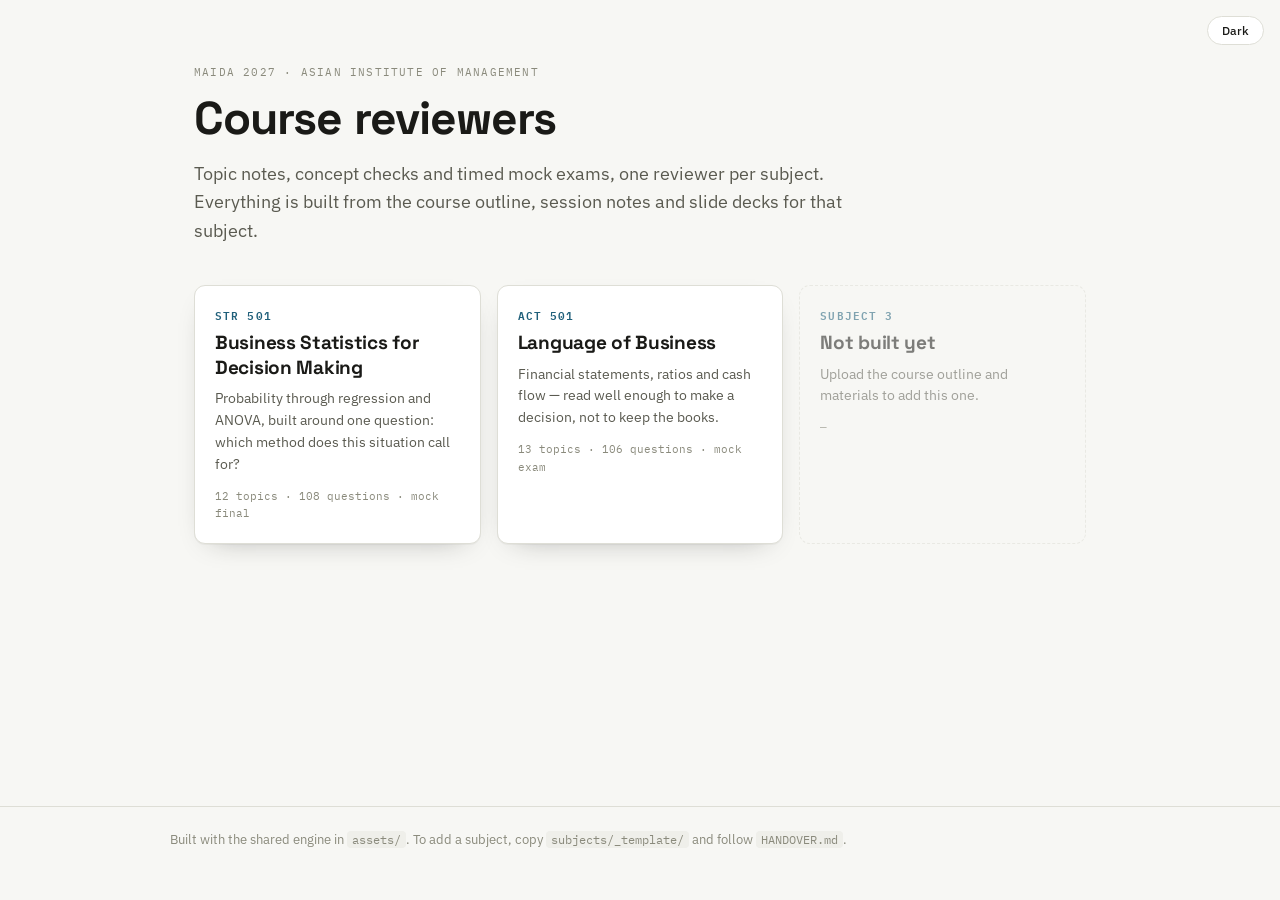
==== commit d575ad9f: "Complete ACT 501: 106 questions, mock exam and decision map Finishes the reviewer started in the pre" ====
--- a/index.html
+++ b/index.html
@@ -54,8 +54,15 @@
       <div class="meta">12 topics · 108 questions · mock final</div>
     </a>
 
+    <a class="subj" href="subjects/act501/index.html">
+      <div class="code">ACT 501</div>
+      <h2>Language of Business</h2>
+      <p>Financial statements, ratios and cash flow — read well enough to make a decision, not to keep the books.</p>
+      <div class="meta">13 topics · 106 questions · mock exam</div>
+    </a>
+
     <span class="subj soon">
-      <div class="code">Subject 2</div>
+      <div class="code">Subject 3</div>
       <h2>Not built yet</h2>
       <p>Upload the course outline and materials to add this one.</p>
       <div class="meta">—</div>
--- a/assets/reviewer.css
+++ b/assets/reviewer.css
@@ -49,6 +49,19 @@
 .brand{font-family:var(--disp);font-weight:700;font-size:15px;white-space:nowrap;
   min-width:0;overflow:hidden;text-overflow:ellipsis}
 .brand span{color:var(--fg3);font-weight:500}
+/* The brand doubles as a link home, the usual web convention, and
+   costs no space in an already tight bar. */
+a.brand{text-decoration:none;color:var(--fg)}
+a.brand:hover{color:var(--accent)}
+a.brand:hover span{color:var(--accent)}
+/* Explicit, labelled way back to the subject index. Sits above the
+   rail groups. The router only claims href="#…", so this navigates
+   normally. */
+.rail-home{display:flex;align-items:center;gap:9px;padding:8px 11px;margin-bottom:14px;
+  border:1px solid var(--line);border-radius:8px;background:var(--surface);
+  color:var(--fg2);text-decoration:none;font-size:13.5px;line-height:1.3}
+.rail-home:hover{border-color:var(--accent-line);background:var(--accent-bg);color:var(--accent)}
+.rail-home b{font-family:var(--mono);font-size:13px;font-weight:600}
 .tb-right{margin-left:auto;display:flex;align-items:center;gap:12px;font-size:12.5px;color:var(--fg2)}
 .pwrap{flex:1;max-width:230px;height:6px;background:var(--surface2);border-radius:99px;overflow:hidden}
 .pfill{height:100%;width:0;background:var(--accent);transition:width .3s}
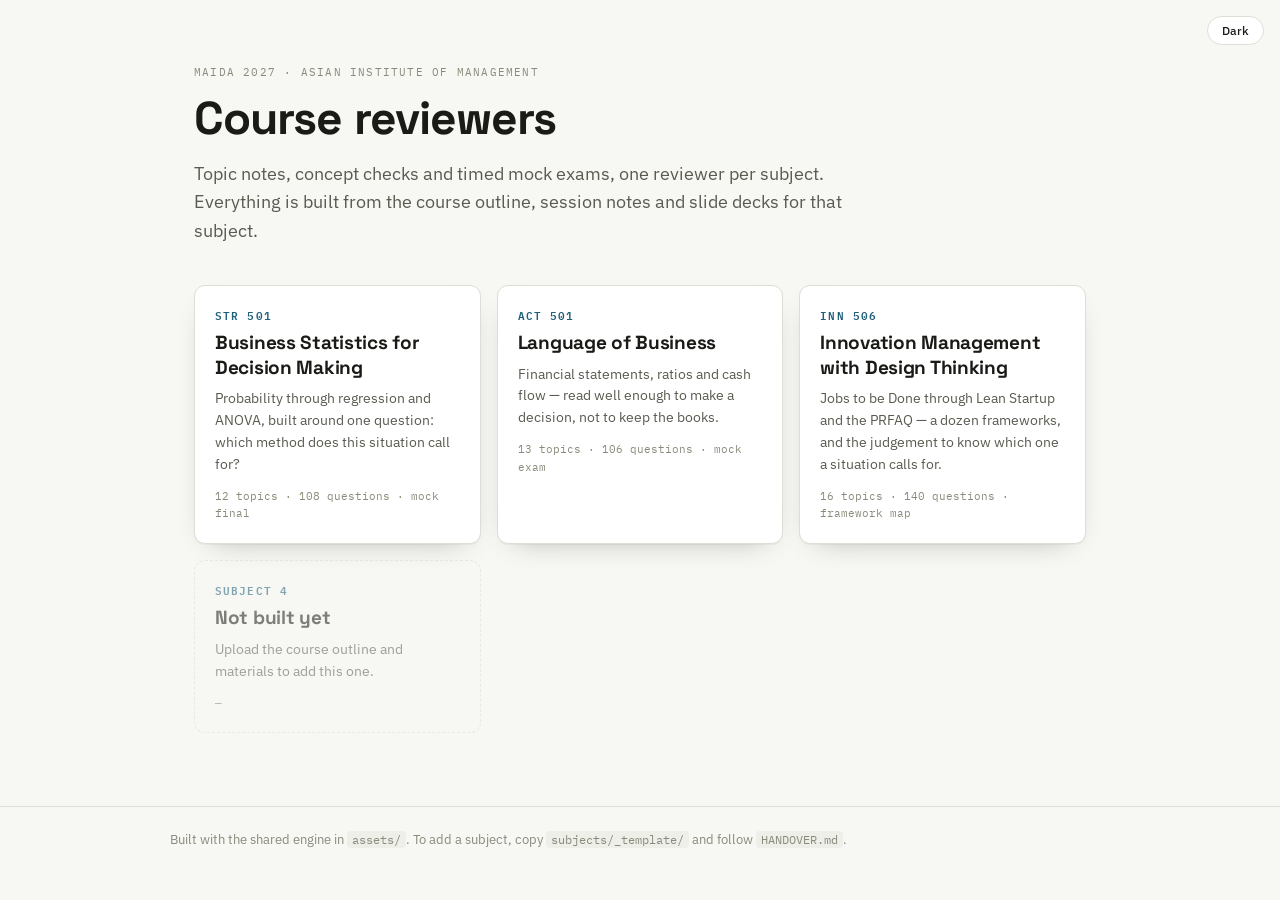
==== commit 3a5a843c: "Add INN 506 reviewer: 16 topics, 140 questions and a framework map Built from the eight session deck" ====
--- a/index.html
+++ b/index.html
@@ -61,8 +61,15 @@
       <div class="meta">13 topics · 106 questions · mock exam</div>
     </a>
 
+    <a class="subj" href="subjects/inn506/index.html">
+      <div class="code">INN 506</div>
+      <h2>Innovation Management with Design Thinking</h2>
+      <p>Jobs to be Done through Lean Startup and the PRFAQ — a dozen frameworks, and the judgement to know which one a situation calls for.</p>
+      <div class="meta">16 topics · 140 questions · framework map</div>
+    </a>
+
     <span class="subj soon">
-      <div class="code">Subject 3</div>
+      <div class="code">Subject 4</div>
       <h2>Not built yet</h2>
       <p>Upload the course outline and materials to add this one.</p>
       <div class="meta">—</div>
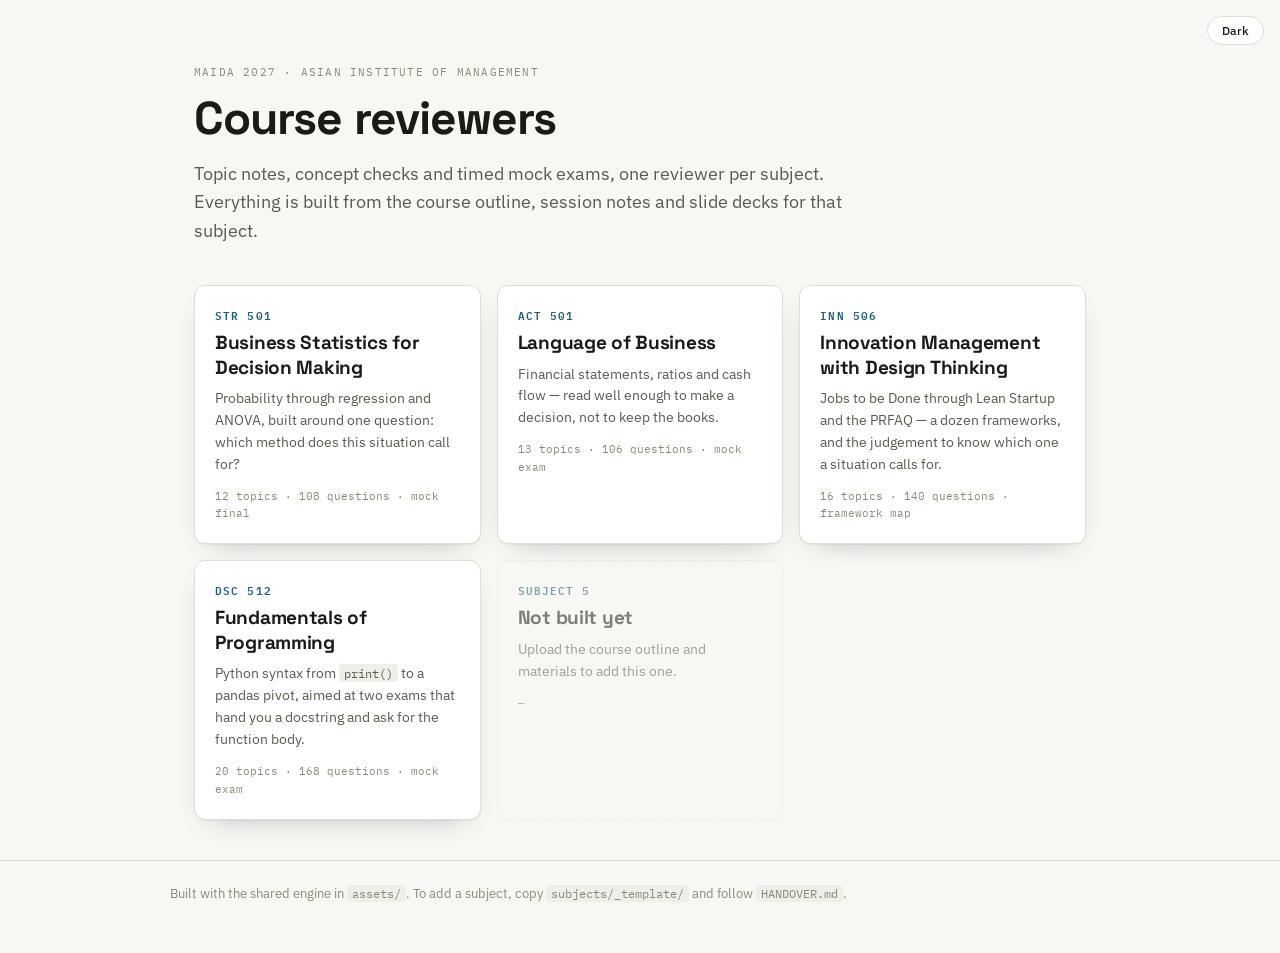
==== commit 2c9b6821: "Complete DSC 512: 20 topics, 168 questions, syntax sheet and mock exam Eleven more topics covering N" ====
--- a/index.html
+++ b/index.html
@@ -68,8 +68,15 @@
       <div class="meta">16 topics · 140 questions · framework map</div>
     </a>
 
+    <a class="subj" href="subjects/dsc512/index.html">
+      <div class="code">DSC 512</div>
+      <h2>Fundamentals of Programming</h2>
+      <p>Python syntax from <code>print()</code> to a pandas pivot, aimed at two exams that hand you a docstring and ask for the function body.</p>
+      <div class="meta">20 topics · 168 questions · mock exam</div>
+    </a>
+
     <span class="subj soon">
-      <div class="code">Subject 4</div>
+      <div class="code">Subject 5</div>
       <h2>Not built yet</h2>
       <p>Upload the course outline and materials to add this one.</p>
       <div class="meta">—</div>
--- a/assets/reviewer.css
+++ b/assets/reviewer.css
@@ -136,6 +136,35 @@
 .fx{font-family:var(--mono);font-size:14px;background:var(--surface2);border:1px solid var(--line);
   border-radius:var(--radius-sm);padding:12px 15px;margin:13px 0;overflow-x:auto;white-space:pre-wrap;word-break:break-word}
 .fx.ans{border-left:3px solid var(--ok);background:var(--ok-bg)}
+
+/* ============ CODE ============
+   Unlike .fx, code must never wrap: a Python line broken across
+   two visual lines reads as a different program, and .fx sets
+   word-break:break-word. So this scrolls sideways instead, inside
+   its own box, which keeps the page itself from overflowing. */
+.codeblock{font-family:var(--mono);font-size:13px;line-height:1.55;
+  background:var(--surface2);border:1px solid var(--line);border-left:3px solid var(--accent-line);
+  border-radius:var(--radius-sm);padding:11px 14px;margin:12px 0;
+  overflow-x:auto;white-space:pre;tab-size:4;-moz-tab-size:4}
+/* What the code prints. Muted, so it reads as a result not a program. */
+.codeblock.out{border-left-color:var(--fg3);background:var(--bg);color:var(--fg2)}
+.codeblock .cap,.codecap{display:block;font-family:var(--mono);font-size:10px;letter-spacing:.09em;
+  text-transform:uppercase;color:var(--fg3);font-weight:600;margin-bottom:6px}
+/* Syntax colours map onto the existing palette, so dark mode is
+   already handled by the token overrides at the top of this file. */
+.k-kw{font-style:normal;color:var(--info);font-weight:600}
+.k-bi{font-style:normal;color:var(--accent)}
+.k-st{font-style:normal;color:var(--ok)}
+.k-nu{font-style:normal;color:var(--bad)}
+.k-cm{font-style:italic;color:var(--fg3)}
+/* Typed code answers need a monospace box wide enough to read. */
+.ain.code{font-family:var(--mono);font-size:13px;min-width:230px;max-width:340px}
+/* Link from a topic to the notebook it was built from. */
+.nblink{display:inline-flex;align-items:center;gap:7px;text-decoration:none;
+  background:var(--surface);border:1px solid var(--line);border-radius:var(--radius-sm);
+  padding:7px 12px;margin:10px 0;font-family:var(--mono);font-size:12px;color:var(--accent)}
+.nblink:hover{border-color:var(--accent-line);background:var(--accent-bg)}
+.nblink b{font-weight:600}
 .ans{display:inline-block;background:var(--ok-bg);border:1px solid var(--ok-line);color:var(--ok);
   border-radius:var(--radius-sm);padding:7px 13px;margin:5px 8px 5px 0;font-family:var(--mono);font-weight:600;font-size:15px}
 .ans small{display:block;font-size:10px;letter-spacing:.08em;text-transform:uppercase;opacity:.8;font-weight:500}
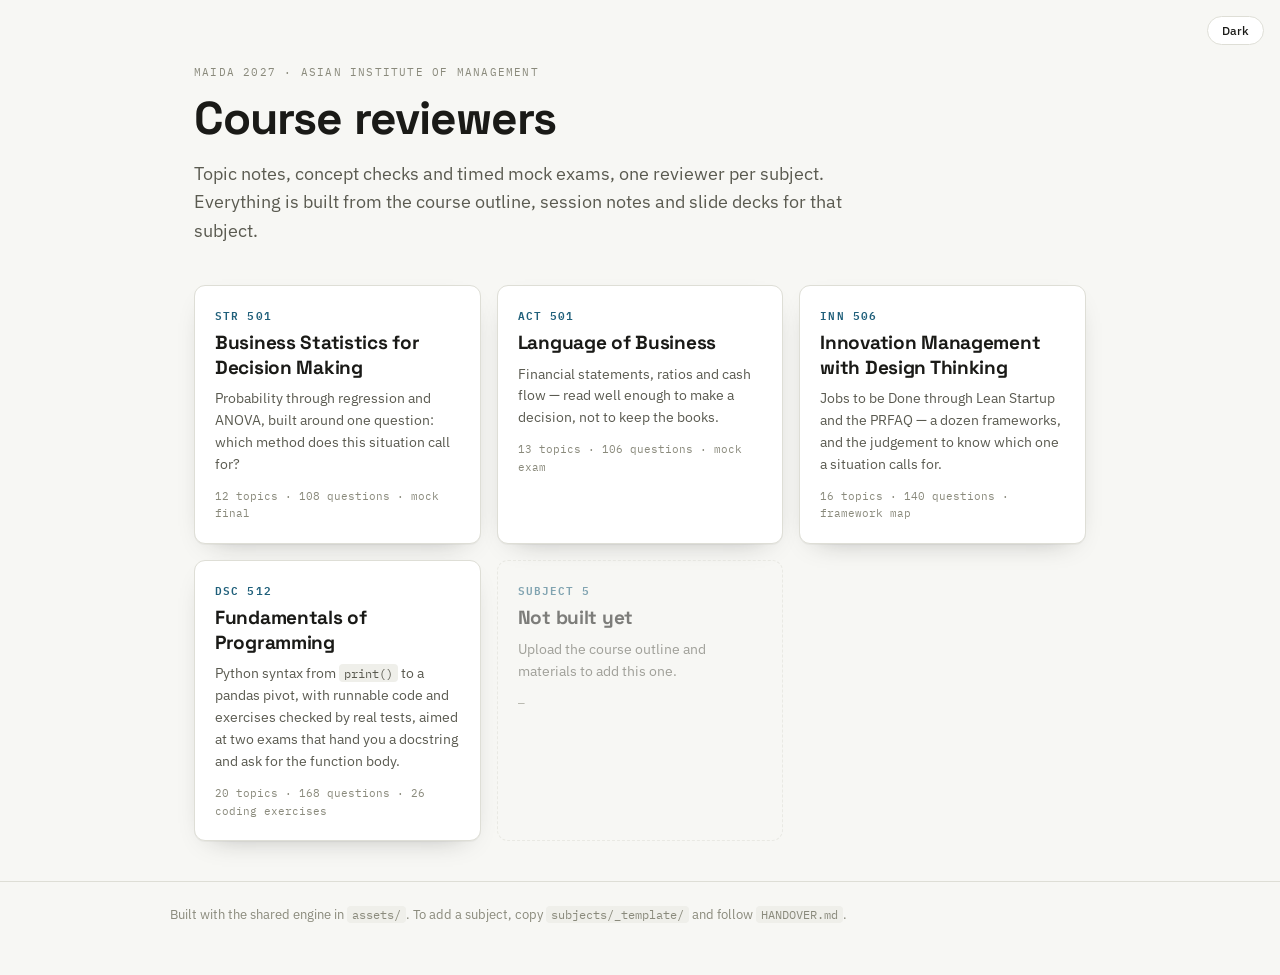
==== commit c5684052: "Run real Python in the page: 21 runnable cells, 26 checked exercises A syntax reviewer for a program" ====
--- a/index.html
+++ b/index.html
@@ -71,8 +71,8 @@
     <a class="subj" href="subjects/dsc512/index.html">
       <div class="code">DSC 512</div>
       <h2>Fundamentals of Programming</h2>
-      <p>Python syntax from <code>print()</code> to a pandas pivot, aimed at two exams that hand you a docstring and ask for the function body.</p>
-      <div class="meta">20 topics · 168 questions · mock exam</div>
+      <p>Python syntax from <code>print()</code> to a pandas pivot, with runnable code and exercises checked by real tests, aimed at two exams that hand you a docstring and ask for the function body.</p>
+      <div class="meta">20 topics · 168 questions · 26 coding exercises</div>
     </a>
 
     <span class="subj soon">
--- a/assets/reviewer.css
+++ b/assets/reviewer.css
@@ -159,6 +159,36 @@
 .k-cm{font-style:italic;color:var(--fg3)}
 /* Typed code answers need a monospace box wide enough to read. */
 .ain.code{font-family:var(--mono);font-size:13px;min-width:230px;max-width:340px}
+/* ============ RUNNABLE PYTHON CELLS ============ */
+.pyc{border:1px solid var(--line);border-left:3px solid var(--accent-line);
+  border-radius:var(--radius-sm);background:var(--surface);margin:14px 0;overflow:hidden}
+.pyc.ex{border-left-color:var(--info)}
+.pyq{padding:13px 15px 0;font-size:14.5px}
+.pyq .exn{display:inline-flex;align-items:center;justify-content:center;
+  font-family:var(--mono);font-size:11px;font-weight:600;width:22px;height:22px;flex:none;
+  border-radius:50%;background:var(--info-bg);color:var(--info);margin-right:9px;
+  vertical-align:middle}
+.pyc-bar{display:flex;align-items:center;gap:8px;flex-wrap:wrap;padding:11px 15px 0}
+.pyc-state{font-family:var(--mono);font-size:11px;color:var(--fg3)}
+.pyc-state.busy{color:var(--accent)}
+.pyc-state.ok{color:var(--ok);font-weight:600}
+.pyc-state.no{color:var(--bad);font-weight:600}
+.pyc-state.rv{color:var(--warn)}
+.pyc-in{display:block;width:100%;border:0;border-top:1px solid var(--line);box-sizing:border-box;
+  margin-top:11px;padding:12px 15px;background:var(--surface2);color:var(--fg);
+  font-family:var(--mono);font-size:13px;line-height:1.55;tab-size:4;-moz-tab-size:4;
+  resize:vertical;min-height:62px;overflow-x:auto;white-space:pre;outline:0}
+.pyc-in:focus{background:var(--bg);box-shadow:inset 0 0 0 2px var(--accent-line)}
+.pyc-out{border-top:1px solid var(--line);padding:11px 15px;background:var(--bg);
+  font-family:var(--mono);font-size:12.5px;line-height:1.5;
+  white-space:pre-wrap;word-break:break-word;color:var(--fg2);max-height:340px;overflow:auto}
+.pyc-out.ok{background:var(--ok-bg);color:var(--fg);border-top-color:var(--ok-line)}
+.pyc-out.err{background:var(--bad-bg);color:var(--fg);border-top-color:var(--bad-line)}
+.pyc .sol{margin:0;border-top:1px solid var(--line);border-radius:0}
+.pyc .sol.on{padding:13px 15px}
+.pyc .sol .codeblock{margin-bottom:0}
+@media(max-width:560px){ .pyc-in{font-size:12.5px} }
+
 /* Link from a topic to the notebook it was built from. */
 .nblink{display:inline-flex;align-items:center;gap:7px;text-decoration:none;
   background:var(--surface);border:1px solid var(--line);border-radius:var(--radius-sm);
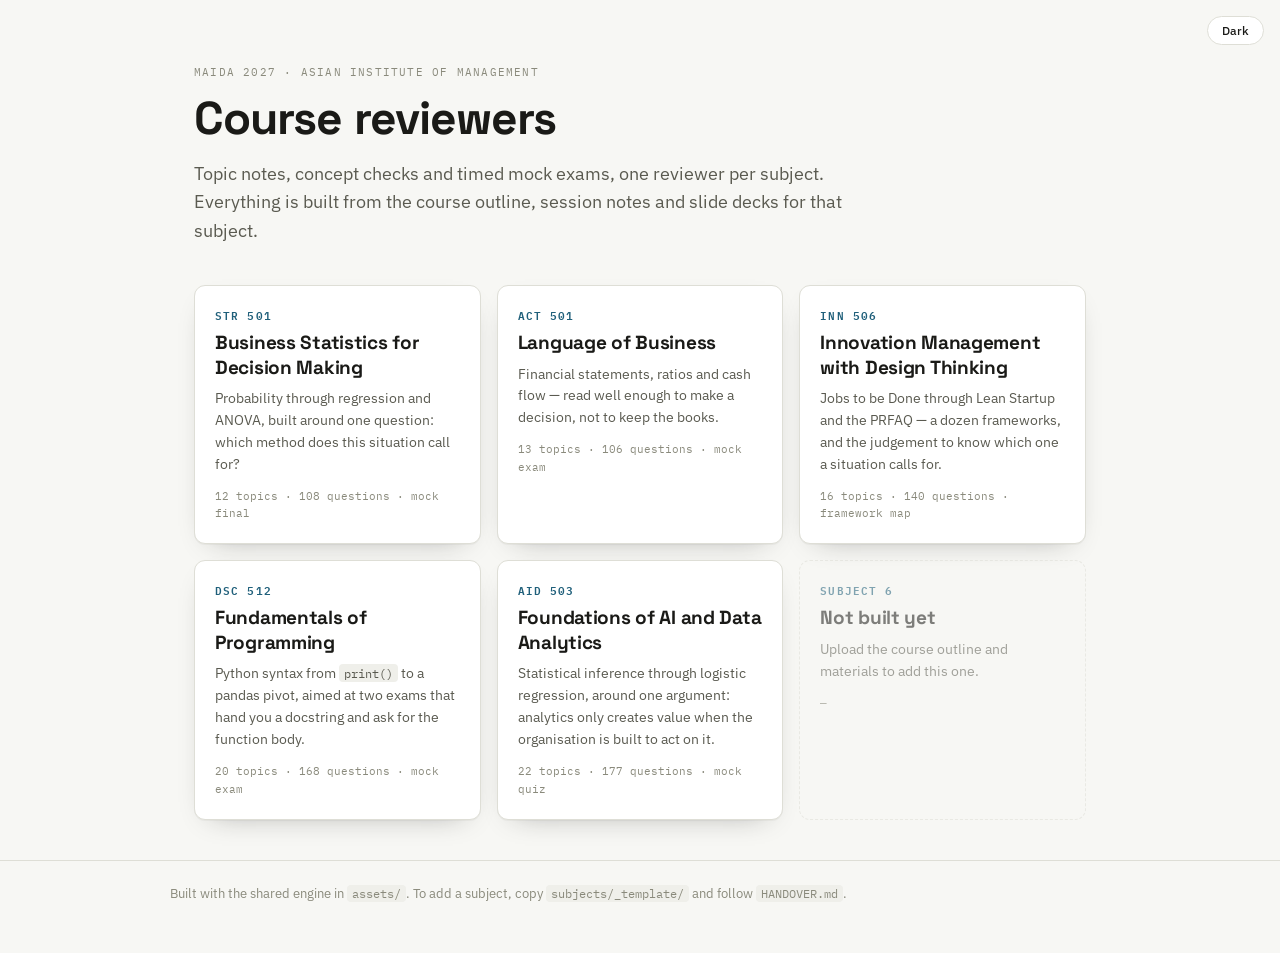
==== commit b1065576: "Add AID 503 reviewer: 22 topics, 177 questions and a mock quiz Foundations of AI and Data Analytics," ====
--- a/index.html
+++ b/index.html
@@ -71,12 +71,19 @@
     <a class="subj" href="subjects/dsc512/index.html">
       <div class="code">DSC 512</div>
       <h2>Fundamentals of Programming</h2>
-      <p>Python syntax from <code>print()</code> to a pandas pivot, with runnable code and exercises checked by real tests, aimed at two exams that hand you a docstring and ask for the function body.</p>
-      <div class="meta">20 topics · 168 questions · 26 coding exercises</div>
+      <p>Python syntax from <code>print()</code> to a pandas pivot, aimed at two exams that hand you a docstring and ask for the function body.</p>
+      <div class="meta">20 topics · 168 questions · mock exam</div>
+    </a>
+
+    <a class="subj" href="subjects/aid503/index.html">
+      <div class="code">AID 503</div>
+      <h2>Foundations of AI and Data Analytics</h2>
+      <p>Statistical inference through logistic regression, around one argument: analytics only creates value when the organisation is built to act on it.</p>
+      <div class="meta">22 topics · 177 questions · mock quiz</div>
     </a>
 
     <span class="subj soon">
-      <div class="code">Subject 5</div>
+      <div class="code">Subject 6</div>
       <h2>Not built yet</h2>
       <p>Upload the course outline and materials to add this one.</p>
       <div class="meta">—</div>
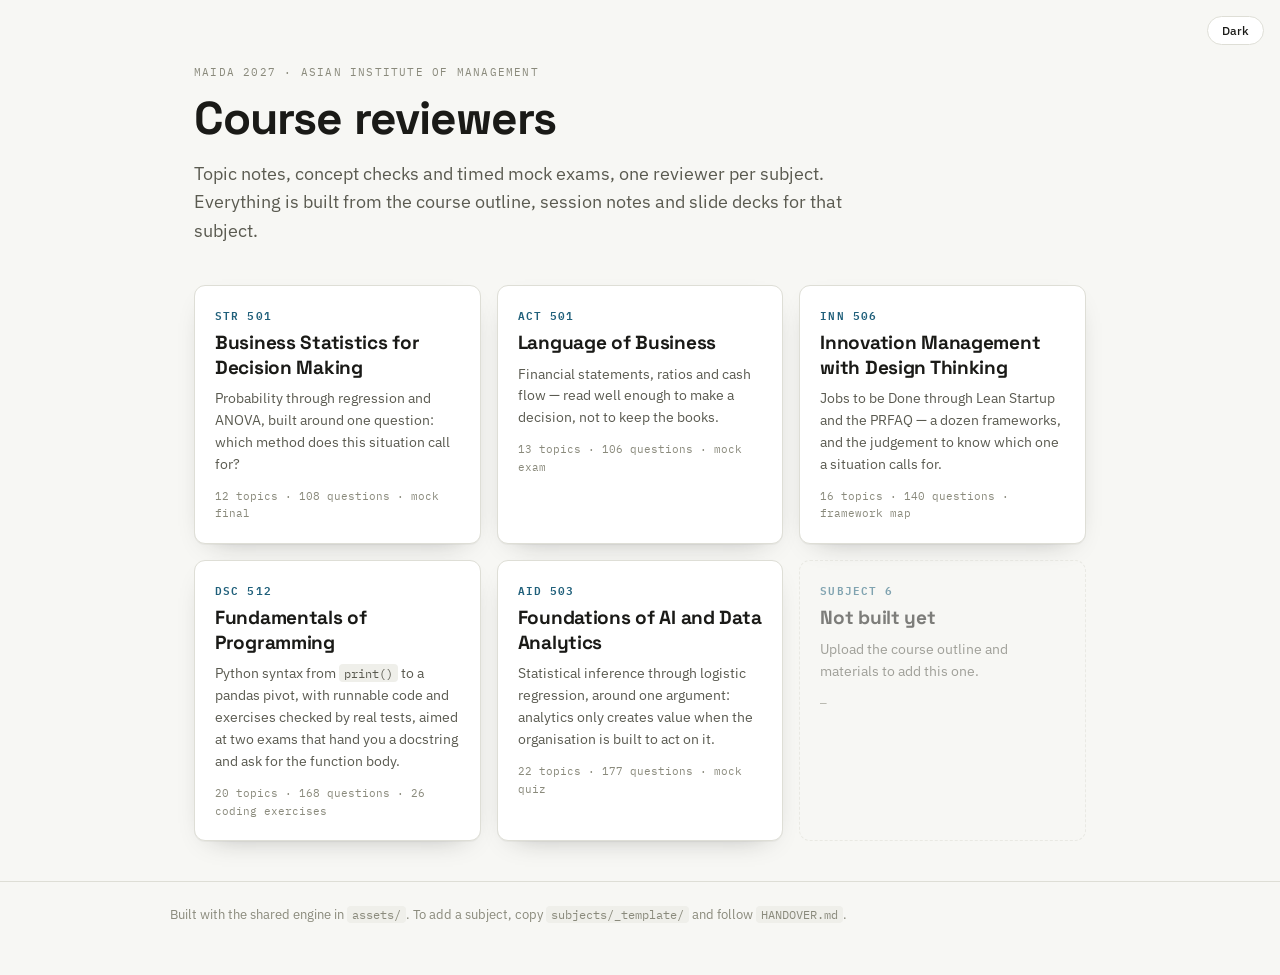
==== commit ea911f32: "Merge remote-tracking branch 'origin/claude/amazing-carson-h8i0aj' into claude/amazing-carson-h8i0aj" ====
--- a/index.html
+++ b/index.html
@@ -71,8 +71,8 @@
     <a class="subj" href="subjects/dsc512/index.html">
       <div class="code">DSC 512</div>
       <h2>Fundamentals of Programming</h2>
-      <p>Python syntax from <code>print()</code> to a pandas pivot, aimed at two exams that hand you a docstring and ask for the function body.</p>
-      <div class="meta">20 topics · 168 questions · mock exam</div>
+      <p>Python syntax from <code>print()</code> to a pandas pivot, with runnable code and exercises checked by real tests, aimed at two exams that hand you a docstring and ask for the function body.</p>
+      <div class="meta">20 topics · 168 questions · 26 coding exercises</div>
     </a>
 
     <a class="subj" href="subjects/aid503/index.html">
